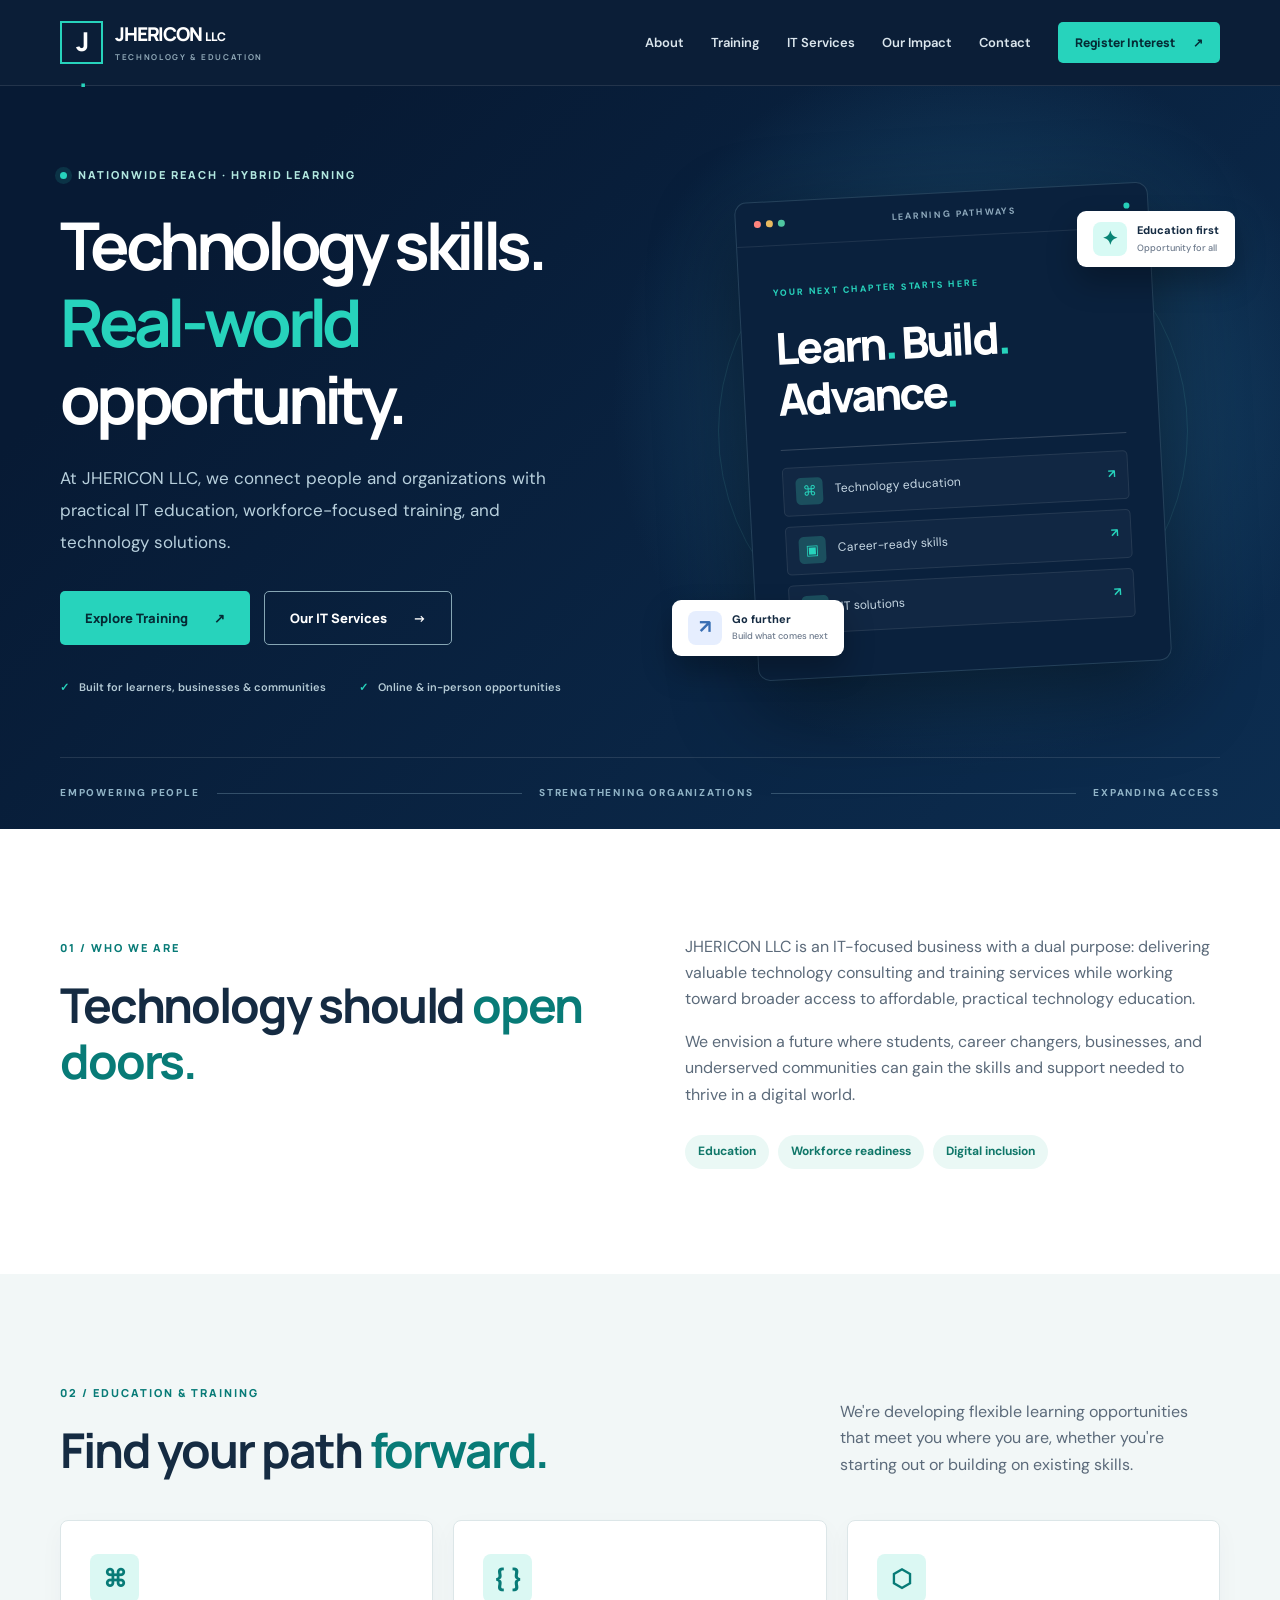
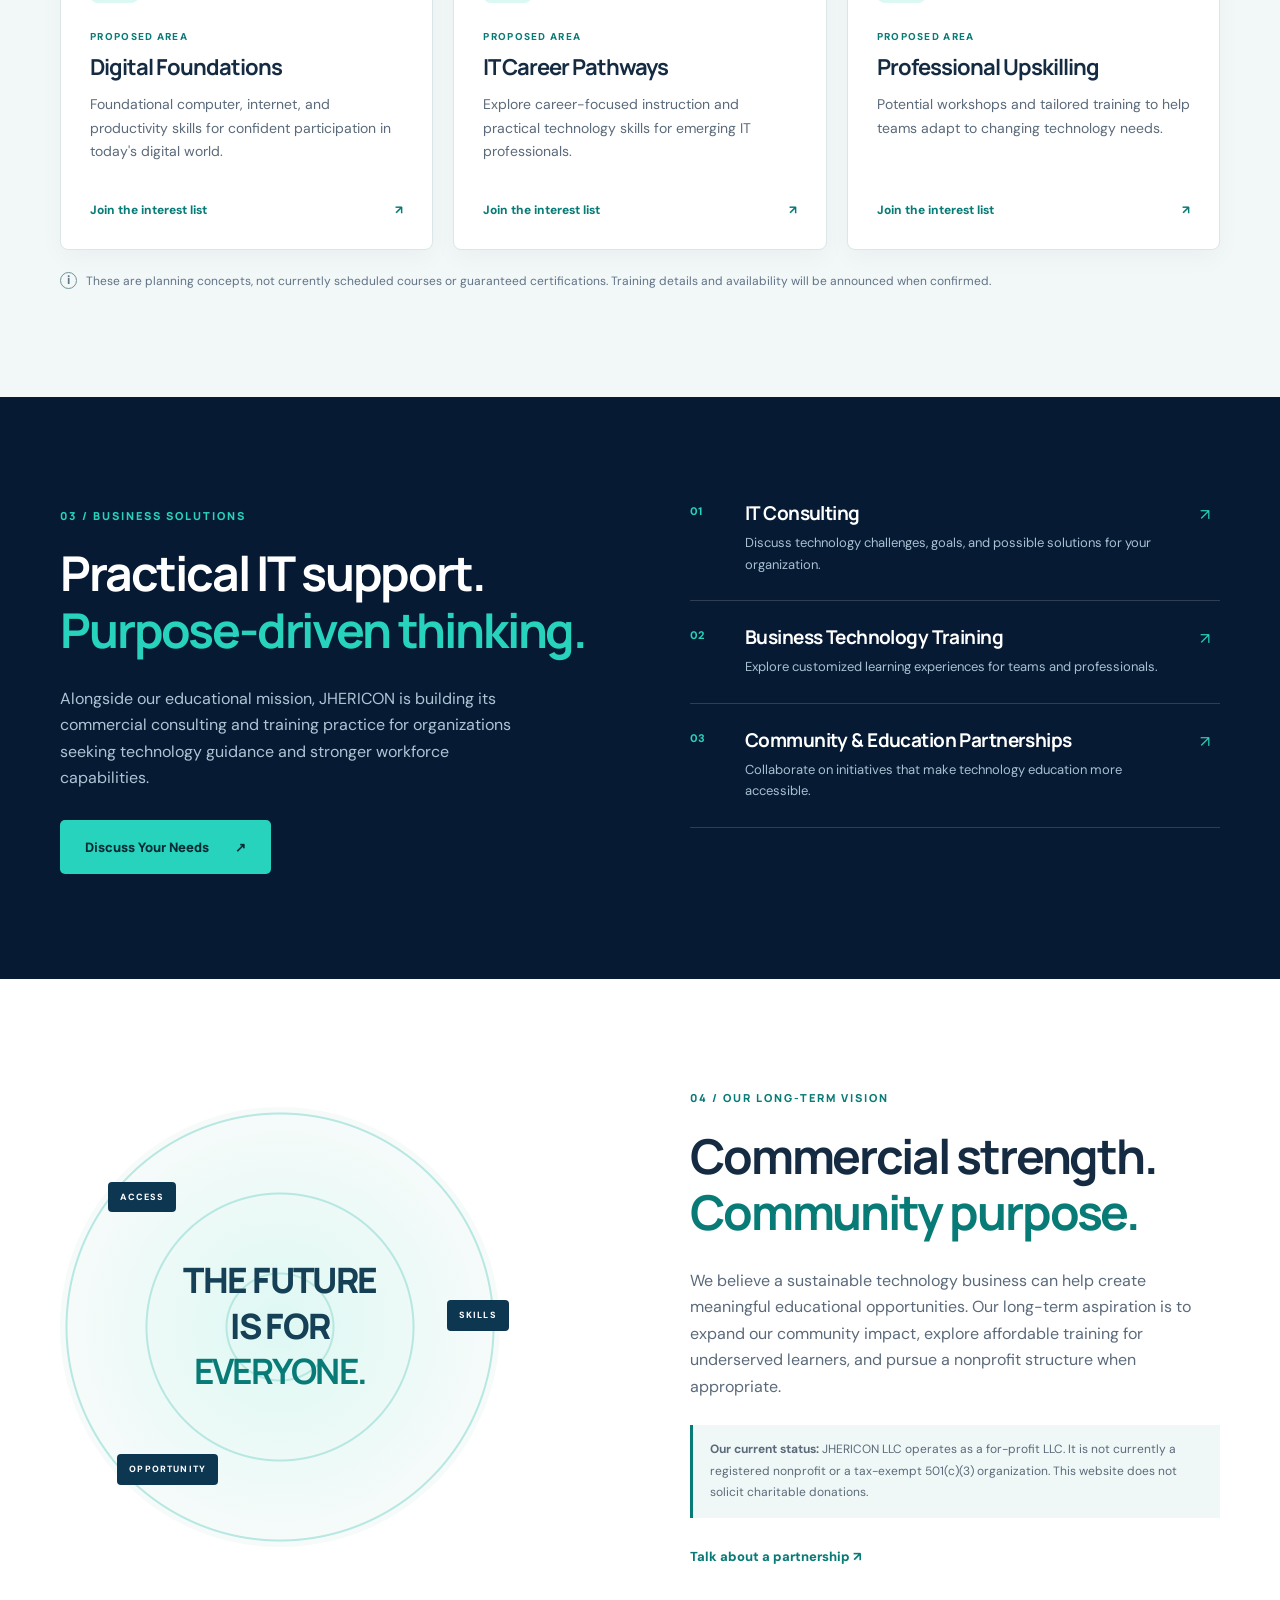
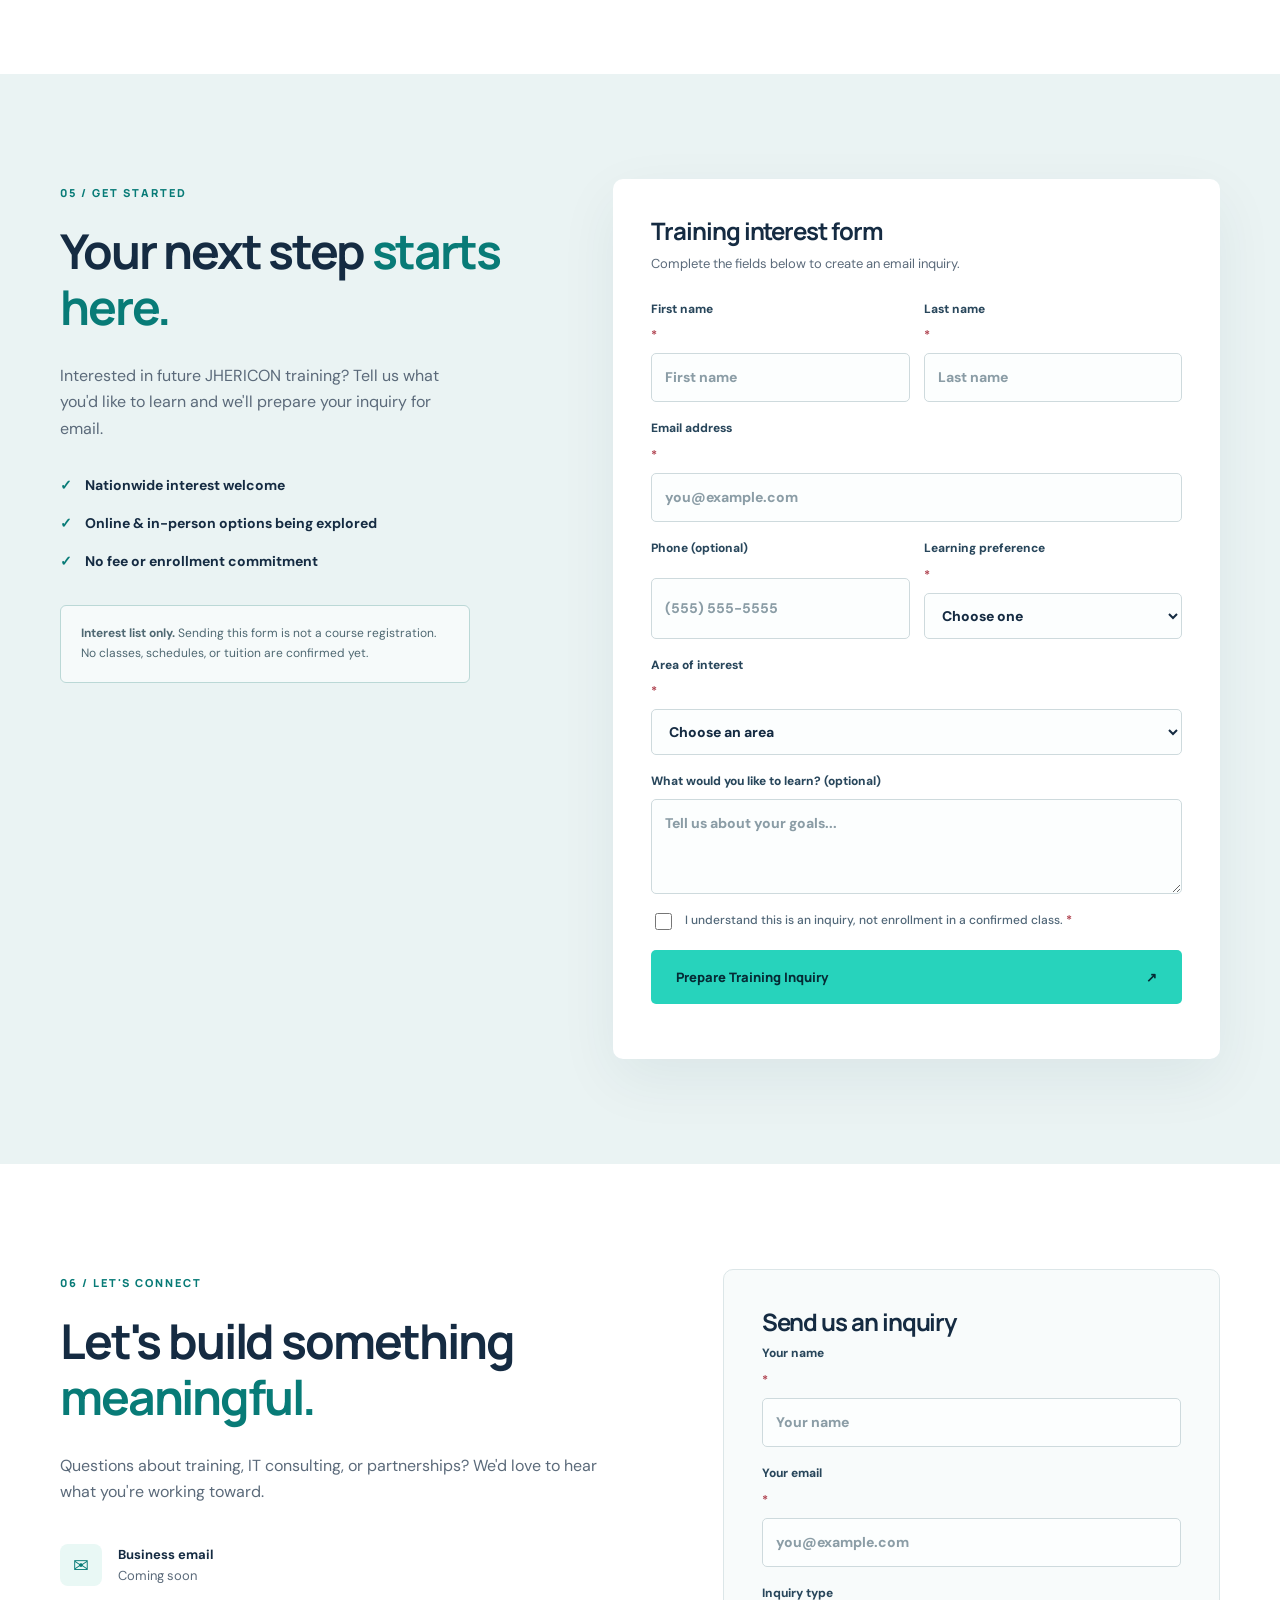
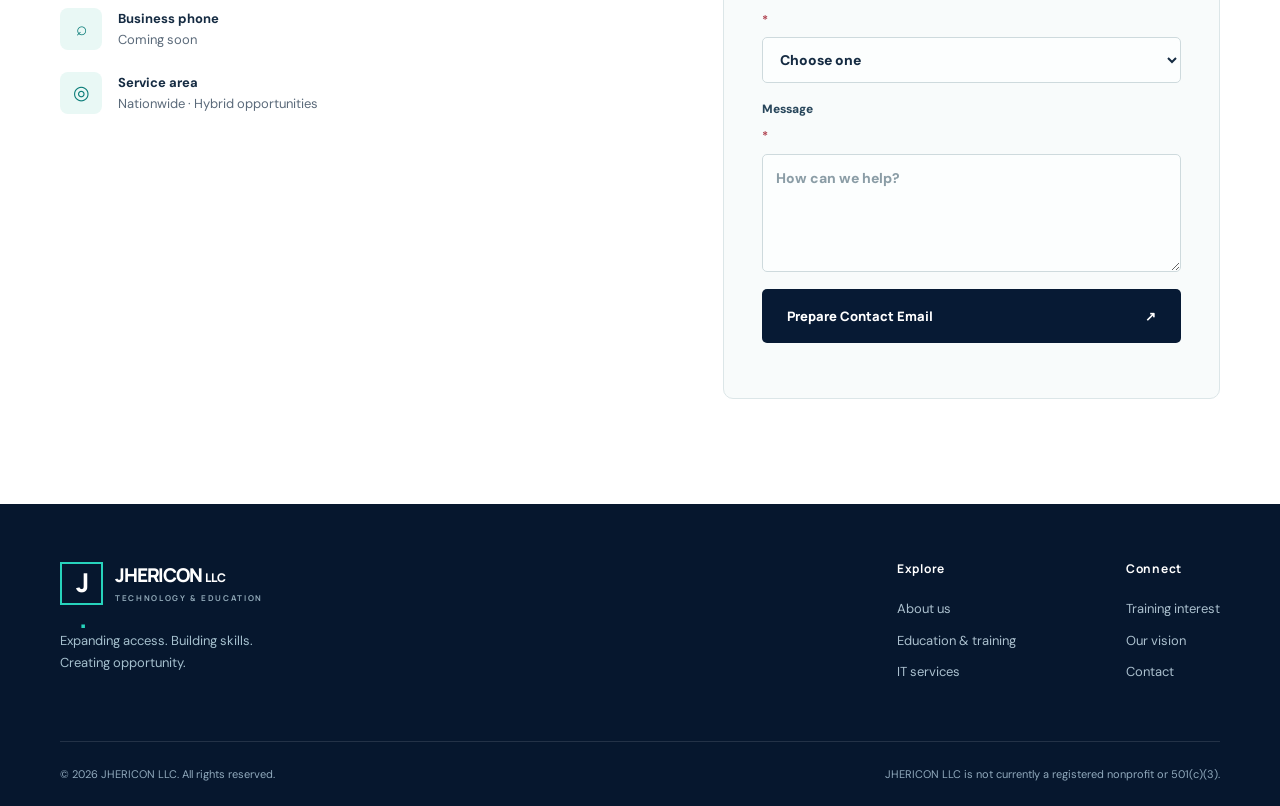
==== index.html @ 17932cf3 "Add files via upload" ====
<!doctype html>
<html lang="en">
<head>
  <meta charset="utf-8">
  <meta name="viewport" content="width=device-width, initial-scale=1">
  <meta name="description" content="JHERICON LLC delivers technology training, career-focused education, and IT consulting with a commitment to expanding digital opportunity nationwide.">
  <meta name="theme-color" content="#081b35">
  <title>JHERICON LLC | Technology. Education. Opportunity.</title>
  <link rel="stylesheet" href="styles.css">
  <script defer src="script.js"></script>
</head>
<body>
  <a class="skip-link" href="#main">Skip to content</a>
  <header class="site-header">
    <div class="container nav-wrap">
      <a class="brand" href="#home" aria-label="JHERICON LLC home"><span class="brand-mark" aria-hidden="true">J<span>.</span></span><span class="brand-text">JHERICON <small>LLC</small><span class="brand-sub">TECHNOLOGY & EDUCATION</span></span></a>
      <button class="menu-toggle" type="button" aria-label="Open navigation" aria-controls="primary-nav" aria-expanded="false"><span></span><span></span><span></span></button>
      <nav class="nav" id="primary-nav" aria-label="Primary navigation">
        <a href="#about">About</a><a href="#programs">Training</a><a href="#services">IT Services</a><a href="#impact">Our Impact</a><a href="#contact">Contact</a><a class="btn btn-small btn-primary nav-cta" href="#register">Register Interest <span aria-hidden="true">↗</span></a>
      </nav>
    </div>
  </header>
  <main id="main">
    <section class="hero" id="home">
      <div class="hero-grid container">
        <div class="hero-copy">
          <div class="eyebrow"><span class="pulse"></span> NATIONWIDE REACH · HYBRID LEARNING</div>
          <h1>Technology skills.<br><em>Real-world</em> opportunity.</h1>
          <p class="hero-lead">At JHERICON LLC, we connect people and organizations with practical IT education, workforce-focused training, and technology solutions.</p>
          <div class="hero-actions"><a class="btn btn-primary" href="#register">Explore Training <span aria-hidden="true">↗</span></a><a class="btn btn-outline" href="#services">Our IT Services <span aria-hidden="true">→</span></a></div>
          <div class="hero-foot"><span class="check-icon">✓</span> Built for learners, businesses & communities <span class="separator"></span><span class="check-icon">✓</span> Online & in-person opportunities</div>
        </div>
        <div class="hero-art" aria-label="Decorative illustration of connected technology education pathways" role="img">
          <div class="orbit orbit-one"></div><div class="orbit orbit-two"></div>
          <div class="visual-panel panel-main"><div class="panel-top"><span class="dots"><i></i><i></i><i></i></span><span>LEARNING PATHWAYS</span><span class="mini-dot"></span></div><div class="code-area"><span class="code-caption">YOUR NEXT CHAPTER STARTS HERE</span><div class="code-title">Learn<span>.</span> Build<span>.</span><br>Advance<span>.</span></div><div class="code-rule"></div><div class="path-row"><span class="path-icon">⌘</span> Technology education <b>↗</b></div><div class="path-row"><span class="path-icon">▣</span> Career-ready skills <b>↗</b></div><div class="path-row"><span class="path-icon">◈</span> IT solutions <b>↗</b></div></div></div>
          <div class="floating-chip chip-top"><span class="chip-glyph">✦</span><span>Education first<small>Opportunity for all</small></span></div><div class="floating-chip chip-bottom"><span class="chip-glyph alternate">↗</span><span>Go further<small>Build what comes next</small></span></div>
        </div>
      </div>
      <div class="hero-bottom container"><span>EMPOWERING PEOPLE</span><span class="line"></span><span>STRENGTHENING ORGANIZATIONS</span><span class="line"></span><span>EXPANDING ACCESS</span></div>
    </section>
    <section class="section light-section" id="about"><div class="container about-grid"><div><span class="section-kicker">01 / WHO WE ARE</span><h2>Technology should <span class="accent">open doors.</span></h2></div><div class="about-body"><p>JHERICON LLC is an IT-focused business with a dual purpose: delivering valuable technology consulting and training services while working toward broader access to affordable, practical technology education.</p><p>We envision a future where students, career changers, businesses, and underserved communities can gain the skills and support needed to thrive in a digital world.</p><div class="value-pills"><span>Education</span><span>Workforce readiness</span><span>Digital inclusion</span></div></div></div></section>
    <section class="section programs-section" id="programs"><div class="container"><div class="section-heading"><div><span class="section-kicker">02 / EDUCATION & TRAINING</span><h2>Find your path <span class="accent">forward.</span></h2></div><p>We're developing flexible learning opportunities that meet you where you are, whether you're starting out or building on existing skills.</p></div><div class="card-grid">
      <article class="program-card"><div class="program-icon">⌘</div><span class="program-tag">PROPOSED AREA</span><h3>Digital Foundations</h3><p>Foundational computer, internet, and productivity skills for confident participation in today's digital world.</p><a href="#register" data-program="Digital Foundations">Join the interest list <span aria-hidden="true">↗</span></a></article>
      <article class="program-card"><div class="program-icon">{ }</div><span class="program-tag">PROPOSED AREA</span><h3>IT Career Pathways</h3><p>Explore career-focused instruction and practical technology skills for emerging IT professionals.</p><a href="#register" data-program="IT Career Pathways">Join the interest list <span aria-hidden="true">↗</span></a></article>
      <article class="program-card"><div class="program-icon">⬡</div><span class="program-tag">PROPOSED AREA</span><h3>Professional Upskilling</h3><p>Potential workshops and tailored training to help teams adapt to changing technology needs.</p><a href="#register" data-program="Professional Upskilling">Join the interest list <span aria-hidden="true">↗</span></a></article>
    </div><div class="program-note"><span class="info-icon">i</span> These are planning concepts, not currently scheduled courses or guaranteed certifications. Training details and availability will be announced when confirmed.</div></div></section>
    <section class="section dark-section" id="services"><div class="container services-grid"><div><span class="section-kicker light-kicker">03 / BUSINESS SOLUTIONS</span><h2>Practical IT support.<br><span class="teal-text">Purpose-driven thinking.</span></h2><p>Alongside our educational mission, JHERICON is building its commercial consulting and training practice for organizations seeking technology guidance and stronger workforce capabilities.</p><a class="btn btn-primary" href="#contact">Discuss Your Needs <span aria-hidden="true">↗</span></a></div><div class="service-list"><div><span class="service-num">01</span><div><h3>IT Consulting</h3><p>Discuss technology challenges, goals, and possible solutions for your organization.</p></div><span class="service-arrow">↗</span></div><div><span class="service-num">02</span><div><h3>Business Technology Training</h3><p>Explore customized learning experiences for teams and professionals.</p></div><span class="service-arrow">↗</span></div><div><span class="service-num">03</span><div><h3>Community & Education Partnerships</h3><p>Collaborate on initiatives that make technology education more accessible.</p></div><span class="service-arrow">↗</span></div></div></div></section>
    <section class="section impact-section" id="impact"><div class="container impact-grid"><div class="impact-graphic"><span class="circle-label label-one">ACCESS</span><span class="circle-label label-two">SKILLS</span><span class="circle-label label-three">OPPORTUNITY</span><div class="impact-center">THE FUTURE<br>IS FOR<br><strong>EVERYONE.</strong></div></div><div><span class="section-kicker">04 / OUR LONG-TERM VISION</span><h2>Commercial strength.<br><span class="accent">Community purpose.</span></h2><p>We believe a sustainable technology business can help create meaningful educational opportunities. Our long-term aspiration is to expand our community impact, explore affordable training for underserved learners, and pursue a nonprofit structure when appropriate.</p><p class="legal-note"><strong>Our current status:</strong> JHERICON LLC operates as a for-profit LLC. It is not currently a registered nonprofit or a tax-exempt 501(c)(3) organization. This website does not solicit charitable donations.</p><a class="text-link" href="#contact">Talk about a partnership <span aria-hidden="true">↗</span></a></div></div></section>
    <section class="section register-section" id="register"><div class="container form-layout"><div class="form-intro"><span class="section-kicker">05 / GET STARTED</span><h2>Your next step <span class="accent">starts here.</span></h2><p>Interested in future JHERICON training? Tell us what you'd like to learn and we'll prepare your inquiry for email.</p><ul><li><span>✓</span> Nationwide interest welcome</li><li><span>✓</span> Online & in-person options being explored</li><li><span>✓</span> No fee or enrollment commitment</li></ul><div class="form-clarifier"><strong>Interest list only.</strong> Sending this form is not a course registration. No classes, schedules, or tuition are confirmed yet.</div></div><div class="form-card"><h3>Training interest form</h3><p class="form-subtitle">Complete the fields below to create an email inquiry.</p><form id="interest-form"><div class="field-row"><label>First name <span>*</span><input name="firstName" autocomplete="given-name" required maxlength="80" placeholder="First name"></label><label>Last name <span>*</span><input name="lastName" autocomplete="family-name" required maxlength="80" placeholder="Last name"></label></div><label>Email address <span>*</span><input name="email" type="email" autocomplete="email" required maxlength="254" placeholder="you@example.com"></label><div class="field-row"><label>Phone (optional)<input name="phone" type="tel" autocomplete="tel" maxlength="40" placeholder="(555) 555-5555"></label><label>Learning preference <span>*</span><select name="delivery" required><option value="">Choose one</option><option>Online</option><option>In person</option><option>Either / Hybrid</option></select></label></div><label>Area of interest <span>*</span><select name="program" id="program-select" required><option value="">Choose an area</option><option>Digital Foundations</option><option>IT Career Pathways</option><option>Professional Upskilling</option><option>Other / Not sure yet</option></select></label><label>What would you like to learn? (optional)<textarea name="message" rows="3" maxlength="1000" placeholder="Tell us about your goals..."></textarea></label><label class="checkbox-label"><input type="checkbox" required name="consent"><span>I understand this is an inquiry, not enrollment in a confirmed class. <b>*</b></span></label><button class="btn btn-primary btn-full" type="submit">Prepare Training Inquiry <span aria-hidden="true">↗</span></button><p class="form-feedback" id="interest-feedback" role="status" aria-live="polite"></p></form></div></div></section>
    <section class="section contact-section" id="contact"><div class="container contact-grid"><div><span class="section-kicker">06 / LET'S CONNECT</span><h2>Let's build something <span class="accent">meaningful.</span></h2><p>Questions about training, IT consulting, or partnerships? We'd love to hear what you're working toward.</p><div class="contact-details"><div><span class="contact-symbol">✉</span><div><strong>Business email</strong><span id="email-display">Coming soon</span></div></div><div><span class="contact-symbol">⌕</span><div><strong>Business phone</strong><span id="phone-display">Coming soon</span></div></div><div><span class="contact-symbol">◎</span><div><strong>Service area</strong><span>Nationwide · Hybrid opportunities</span></div></div></div></div><div class="contact-form-box"><h3>Send us an inquiry</h3><form id="contact-form"><label>Your name <span>*</span><input name="name" required maxlength="120" autocomplete="name" placeholder="Your name"></label><label>Your email <span>*</span><input name="email" type="email" required maxlength="254" autocomplete="email" placeholder="you@example.com"></label><label>Inquiry type <span>*</span><select name="type" required><option value="">Choose one</option><option>IT consulting</option><option>Training</option><option>Partnership</option><option>General question</option></select></label><label>Message <span>*</span><textarea name="message" required maxlength="2000" rows="4" placeholder="How can we help?"></textarea></label><button class="btn btn-dark btn-full" type="submit">Prepare Contact Email <span aria-hidden="true">↗</span></button><p class="form-feedback" id="contact-feedback" role="status" aria-live="polite"></p></form></div></div></section>
  </main>
  <footer class="site-footer"><div class="container footer-top"><div><a class="brand footer-brand" href="#home"><span class="brand-mark" aria-hidden="true">J<span>.</span></span><span class="brand-text">JHERICON <small>LLC</small><span class="brand-sub">TECHNOLOGY & EDUCATION</span></span></a><p>Expanding access. Building skills.<br>Creating opportunity.</p></div><div class="footer-links"><div><h4>Explore</h4><a href="#about">About us</a><a href="#programs">Education & training</a><a href="#services">IT services</a></div><div><h4>Connect</h4><a href="#register">Training interest</a><a href="#impact">Our vision</a><a href="#contact">Contact</a></div></div></div><div class="container footer-bottom"><span>© <span id="year"></span> JHERICON LLC. All rights reserved.</span><span>JHERICON LLC is not currently a registered nonprofit or 501(c)(3).</span></div></footer>
</body>
</html>
---- styles.css ----
@import url('https://fonts.googleapis.com/css2?family=DM+Sans:wght@400;500;600;700&family=Manrope:wght@400;500;600;700;800&display=swap');
:root{--navy:#071a34;--navy2:#0c2948;--ink:#152b42;--muted:#5b6a7a;--teal:#27d3bc;--teal-dark:#087b77;--pale:#f2f7f7;--border:#dce6e8;--white:#fff}*{box-sizing:border-box}html{scroll-behavior:smooth;scroll-padding-top:90px}body{margin:0;color:var(--ink);font-family:'DM Sans',Arial,sans-serif;line-height:1.65}h1,h2,h3,h4,p{margin-top:0}h1,h2,h3,h4{font-family:Manrope,Arial,sans-serif;line-height:1.17;letter-spacing:-.045em}a{color:inherit;text-decoration:none}button,input,select,textarea{font:inherit}button,a{ -webkit-tap-highlight-color:transparent}a:focus-visible,button:focus-visible,input:focus-visible,select:focus-visible,textarea:focus-visible{outline:3px solid var(--teal);outline-offset:3px}.container{width:min(1160px,calc(100% - 48px));margin-inline:auto}.skip-link{position:absolute;top:-60px;left:12px;background:white;padding:10px;z-index:100}.skip-link:focus{top:10px}.site-header{position:sticky;top:0;z-index:30;background:rgba(7,26,52,.98);border-bottom:1px solid #ffffff1a}.nav-wrap{height:85px;display:flex;align-items:center;justify-content:space-between;gap:20px}.brand{display:inline-flex;align-items:center;gap:12px;color:white;flex-shrink:0}.brand-mark{width:43px;height:43px;border:2px solid var(--teal);display:grid;place-items:center;font:800 26px Manrope;letter-spacing:-.1em}.brand-mark span{color:var(--teal)}.brand-text{font:800 19px Manrope;letter-spacing:-.06em;line-height:1.2}.brand-text small{font-size:12px;letter-spacing:0}.brand-sub{display:block;font:700 8px Manrope;letter-spacing:.21em;color:#91a9b8;margin-top:5px}.nav{display:flex;align-items:center;gap:27px;color:#dbe6ed}.nav>a:not(.btn){font-weight:600;font-size:13px;transition:color .2s}.nav>a:hover{color:var(--teal)}.btn{display:inline-flex;align-items:center;justify-content:center;gap:26px;min-height:54px;padding:13px 25px;border:none;border-radius:5px;font-weight:800;font-size:13px;cursor:pointer;transition:transform .2s,background .2s;font-family:Manrope}.btn:hover{transform:translateY(-2px)}.btn-primary{background:var(--teal);color:#052b35}.btn-primary:hover{background:#56e9d1}.btn-outline{border:1px solid #86a6b4;color:white;background:transparent}.btn-small{min-height:41px;padding:10px 17px;gap:18px;font-size:12px}.btn-dark{background:var(--navy);color:white}.btn-full{width:100%;justify-content:space-between}.menu-toggle{display:none}.hero{color:white;overflow:hidden;background:radial-gradient(circle at 76% 43%,#1d5276 0%,transparent 34%),linear-gradient(135deg,#071a34 18%,#0c2d50 100%)}.hero-grid{display:grid;grid-template-columns:1.08fr 1fr;align-items:center;gap:50px;min-height:612px;padding-block:80px 60px}.eyebrow,.section-kicker{display:inline-block;color:var(--teal-dark);font-size:11px;font-family:Manrope;font-weight:800;letter-spacing:.18em}.eyebrow{color:#b1e7df;display:flex;align-items:center;gap:11px}.pulse{background:var(--teal);height:7px;width:7px;border-radius:50%;box-shadow:0 0 0 5px #27d3bc22}h1{font-size:clamp(44px,5.15vw,70px);margin:23px 0;letter-spacing:-.07em}h1 em{font-style:normal;color:var(--teal)}.hero-lead{font-size:17px;max-width:510px;color:#b8d0dd;line-height:1.9}.hero-actions{display:flex;gap:14px;flex-wrap:wrap;margin:33px 0}.hero-foot{display:flex;align-items:center;gap:10px;flex-wrap:wrap;font-size:11px;color:#b4cad5;font-weight:600}.check-icon{color:var(--teal);font-weight:800}.separator{width:13px}.hero-art{min-height:440px;position:relative;display:grid;place-items:center}.orbit{border:1px solid #5ec7bf26;border-radius:50%;position:absolute;width:470px;height:470px}.orbit-two{height:370px;width:370px}.visual-panel{width:min(100%,414px);position:relative;z-index:2;background:#0a213d;box-shadow:0 28px 85px #0007;border:1px solid #658da04d;transform:rotate(-3deg);border-radius:12px;overflow:hidden}.panel-top{height:44px;border-bottom:1px solid #ffffff16;display:flex;align-items:center;justify-content:space-between;padding:0 18px;color:#8faabd;font-size:9px;letter-spacing:.2em;font-weight:700}.dots{display:flex;gap:5px}.dots i{display:block;width:7px;height:7px;border-radius:50%;background:#426079}.dots i:first-child{background:#ff847d}.dots i:nth-child(2){background:#e9ba60}.dots i:nth-child(3){background:#4fc6a1}.mini-dot{width:6px;height:6px;background:var(--teal);border-radius:50%}.code-area{padding:32px 33px 34px}.code-caption{letter-spacing:.2em;font-weight:800;font-size:9px;color:var(--teal)}.code-title{font:800 clamp(30px,3.6vw,44px)/1.15 Manrope;letter-spacing:-.065em;margin:19px 0 25px}.code-title span{color:var(--teal)}.code-rule{height:1px;background:#ffffff2b;margin-bottom:17px}.path-row{display:flex;gap:12px;align-items:center;border:1px solid #ffffff16;background:#ffffff08;border-radius:5px;margin:10px 0;padding:10px 12px;font-size:12px;color:#c8d9e5}.path-row b{margin-left:auto;color:var(--teal)}.path-icon{display:grid;place-items:center;width:27px;height:27px;border-radius:5px;background:#1b4f5e;color:var(--teal);font-size:14px}.floating-chip{position:absolute;z-index:4;background:#fff;color:var(--ink);border-radius:9px;box-shadow:0 15px 30px #0004;padding:11px 16px;display:flex;gap:10px;align-items:center;font-weight:800;font-size:11px;line-height:1.3}.floating-chip small{display:block;color:#6d7a8c;font-weight:500;margin-top:5px}.chip-top{top:19px;right:-15px}.chip-bottom{bottom:15px;left:-14px}.chip-glyph{height:34px;width:34px;border-radius:8px;background:#d7faf4;color:#088475;display:grid;place-items:center;font-size:19px}.chip-glyph.alternate{background:#e6eefe;color:#386eb3}.hero-bottom{border-top:1px solid #ffffff1c;min-height:72px;display:flex;justify-content:space-between;align-items:center;gap:17px;letter-spacing:.18em;font-size:10px;font-weight:800;color:#91b4c7}.hero-bottom .line{height:1px;background:#91b4c750;flex:1}.section{padding:105px 0}.light-section{background:white}.about-grid{display:grid;grid-template-columns:1fr 1fr;gap:90px}.section h2{font-size:clamp(33px,3.75vw,51px);margin:17px 0 28px}.accent{color:var(--teal-dark)}.about-body{font-size:16px;color:var(--muted)}.value-pills{display:flex;gap:9px;flex-wrap:wrap;margin-top:27px}.value-pills span{padding:7px 13px;background:#eaf8f5;color:#107769;border-radius:100px;font-weight:700;font-size:12px}.programs-section{background:var(--pale)}.section-heading{display:flex;align-items:end;justify-content:space-between;gap:50px;margin-bottom:42px}.section-heading h2{margin-bottom:0}.section-heading>p{max-width:380px;color:var(--muted);margin:0}.card-grid{display:grid;grid-template-columns:repeat(3,1fr);gap:20px}.program-card{background:#fff;border:1px solid var(--border);padding:33px 29px 28px;min-height:330px;display:flex;flex-direction:column;box-shadow:0 8px 24px #20374e09;border-radius:8px}.program-icon{display:grid;place-items:center;border-radius:8px;width:49px;height:49px;background:#dbf8f3;color:#087b77;font-size:24px;font-weight:800}.program-tag{margin-top:26px;color:#087b77;font-size:10px;letter-spacing:.13em;font-weight:800}.program-card h3{font-size:22px;margin:9px 0 13px}.program-card p{font-size:14px;color:var(--muted)}.program-card a{margin-top:auto;padding-top:18px;color:var(--teal-dark);font-weight:800;font-size:12px;display:flex;justify-content:space-between}.program-note{margin-top:22px;color:#607387;font-size:12px;display:flex;gap:9px;align-items:flex-start}.info-icon{flex-shrink:0;font-weight:800;border-radius:50%;border:1px solid #719397;width:17px;height:17px;text-align:center;line-height:15px}.dark-section{background:var(--navy);color:white}.services-grid{display:grid;grid-template-columns:1fr 1fr;gap:100px}.light-kicker{color:var(--teal)}.teal-text{color:var(--teal)}.services-grid>div>p{color:#aec5d4;max-width:470px;margin-bottom:29px}.service-list>div{display:grid;grid-template-columns:35px 1fr 20px;gap:20px;border-bottom:1px solid #ffffff28;padding:25px 0}.service-list>div:first-child{padding-top:0}.service-num{color:var(--teal);font-size:11px;font-weight:800}.service-list h3{font-size:19px;letter-spacing:-.03em;margin-bottom:8px}.service-list p{font-size:13px;margin:0;color:#a7c1d1}.service-arrow{color:var(--teal)}.impact-section{background:#fff}.impact-grid{display:grid;grid-template-columns:1fr 1fr;gap:100px;align-items:center}.impact-graphic{width:min(100%,440px);aspect-ratio:1;position:relative;border-radius:50%;background:repeating-radial-gradient(circle at center,transparent 0 52px,#b7e7e1 53px 54px,transparent 55px 80px),radial-gradient(circle,#def8f3 0%,#f6fbfa 70%);display:grid;place-items:center}.impact-center{font:800 clamp(21px,3vw,35px)/1.3 Manrope;letter-spacing:-.045em;text-align:center;color:#164056}.impact-center strong{color:var(--teal-dark)}.circle-label{position:absolute;background:#0d3651;color:white;padding:8px 12px;border-radius:4px;font-size:9px;font-weight:800;letter-spacing:.13em}.label-one{top:17%;left:11%}.label-two{right:-2%;top:44%}.label-three{bottom:14%;left:13%}.impact-grid>div>p{color:var(--muted)}.legal-note{font-size:12px;line-height:1.8;background:#eff8f7;border-left:3px solid var(--teal-dark);padding:14px 17px;margin:25px 0}.text-link{color:var(--teal-dark);font-weight:800;font-size:13px}.register-section{background:#eaf3f3}.form-layout{display:grid;grid-template-columns:.85fr 1.15fr;gap:105px;align-items:start}.form-intro>p{color:var(--muted);max-width:400px}.form-intro ul{list-style:none;padding:0;margin:32px 0}.form-intro li{margin:15px 0;font-size:14px;font-weight:700}.form-intro li span{color:var(--teal-dark);margin-right:10px}.form-clarifier{max-width:410px;font-size:12px;padding:18px 20px;border:1px solid #bbd8d6;background:#ffffff9c;border-radius:6px;color:#4f6872}.form-card,.contact-form-box{border-radius:10px;padding:38px;background:#fff;box-shadow:0 20px 60px #163d4b11}.form-card h3,.contact-form-box h3{font-size:24px;margin-bottom:8px}.form-subtitle{font-size:13px;color:var(--muted);margin-bottom:25px}form{display:grid;gap:17px}label{display:grid;gap:7px;font-weight:800;font-size:12px;color:#28465b}label>span:not(.checkbox-label span){color:#b14653}input,select,textarea{background:#fcfefe;border:1px solid #cedadd;color:var(--ink);border-radius:5px;padding:12px 13px;min-width:0;width:100%;font-size:14px}textarea{resize:vertical}input::placeholder,textarea::placeholder{color:#8b9da6}.field-row{display:grid;grid-template-columns:1fr 1fr;gap:14px}.checkbox-label{display:flex;flex-direction:row;gap:10px;align-items:flex-start;font-weight:500;color:#516778;line-height:1.6}.checkbox-label input{width:17px;height:17px;flex-shrink:0;margin-top:2px}.checkbox-label b{color:#b14653}.form-feedback{font-size:12px;color:#117569;margin:0;min-height:0}.contact-section{background:#fff}.contact-grid{display:grid;grid-template-columns:1fr .9fr;gap:110px}.contact-grid>div>p{color:var(--muted)}.contact-details{margin-top:38px;display:grid;gap:21px}.contact-details>div{display:flex;gap:16px;align-items:center}.contact-symbol{display:grid;place-items:center;background:#e9f8f5;color:#087b77;border-radius:8px;width:42px;height:42px;font-size:19px}.contact-details strong,.contact-details span:not(.contact-symbol){display:block}.contact-details strong{font-size:13px}.contact-details div div span{color:var(--muted);font-size:13px}.contact-form-box{box-shadow:none;border:1px solid var(--border);background:#f8fbfb}.site-footer{background:#06172e;color:white;padding:58px 0 0}.footer-top{display:flex;justify-content:space-between;gap:50px;padding-bottom:55px}.footer-top p{font-size:13px;color:#a5c0ce;margin-top:25px}.footer-links{display:flex;gap:110px}.footer-links>div{display:grid;align-content:start;gap:10px}.footer-links h4{font-size:12px;letter-spacing:.06em;margin:0 0 12px}.footer-links a{font-size:13px;color:#abc0ce}.footer-links a:hover{color:var(--teal)}.footer-bottom{border-top:1px solid #ffffff1e;padding:23px 0;display:flex;align-items:center;justify-content:space-between;gap:25px;font-size:11px;color:#91aabd}@media(max-width:1050px){.nav{gap:16px}.nav>a:not(.btn){font-size:12px}.nav-cta{display:none}.hero-grid{gap:20px}.services-grid,.impact-grid,.contact-grid{gap:60px}.form-layout{gap:50px}}@media(max-width:760px){.container{width:min(100% - 34px,560px)}.nav-wrap{height:73px}.menu-toggle{display:flex;flex-direction:column;justify-content:center;gap:5px;width:42px;height:42px;border:1px solid #ffffff40;background:none;border-radius:5px;padding:10px}.menu-toggle span{height:2px;width:100%;background:white}.nav{display:none;position:absolute;top:73px;left:0;right:0;background:#0a2441;padding:20px 24px 26px;flex-direction:column;align-items:stretch;gap:0;box-shadow:0 20px 30px #0004}.nav.is-open{display:flex}.nav>a:not(.btn){font-size:14px;padding:13px 0;border-bottom:1px solid #ffffff1a}.nav-cta{display:inline-flex;margin-top:18px}.hero-grid,.about-grid,.services-grid,.impact-grid,.form-layout,.contact-grid{grid-template-columns:1fr;gap:43px}.hero-grid{padding-top:65px;padding-bottom:32px}.hero-art{min-height:385px;margin-inline:12px}.orbit{width:340px;height:340px}.orbit-two{width:260px;height:260px}.chip-top{right:-8px}.chip-bottom{left:-8px}.hero-bottom{font-size:8px;min-height:65px;gap:8px;flex-wrap:wrap}.hero-bottom .line{display:none}.section{padding:72px 0}.section-heading{display:block}.section-heading>p{margin-top:17px}.card-grid{grid-template-columns:1fr}.program-card{min-height:280px}.impact-graphic{margin:auto;max-width:370px}.form-layout{gap:25px}.footer-links{gap:55px}.footer-top,.footer-bottom{flex-direction:column;align-items:flex-start}.footer-bottom{gap:8px}.contact-grid{gap:38px}}@media(max-width:430px){.hero-art{min-height:330px;margin:0}.visual-panel{width:93%}.code-area{padding:22px}.floating-chip{font-size:9px;padding:9px}.chip-glyph{width:27px;height:27px}.hero-foot .separator{display:none}.hero-foot{gap:6px}.field-row{grid-template-columns:1fr}.form-card,.contact-form-box{padding:24px}.hero-actions{flex-direction:column}.hero-actions .btn{justify-content:space-between}.footer-links{gap:36px}}@media(prefers-reduced-motion:reduce){html{scroll-behavior:auto}*{transition:none!important}}
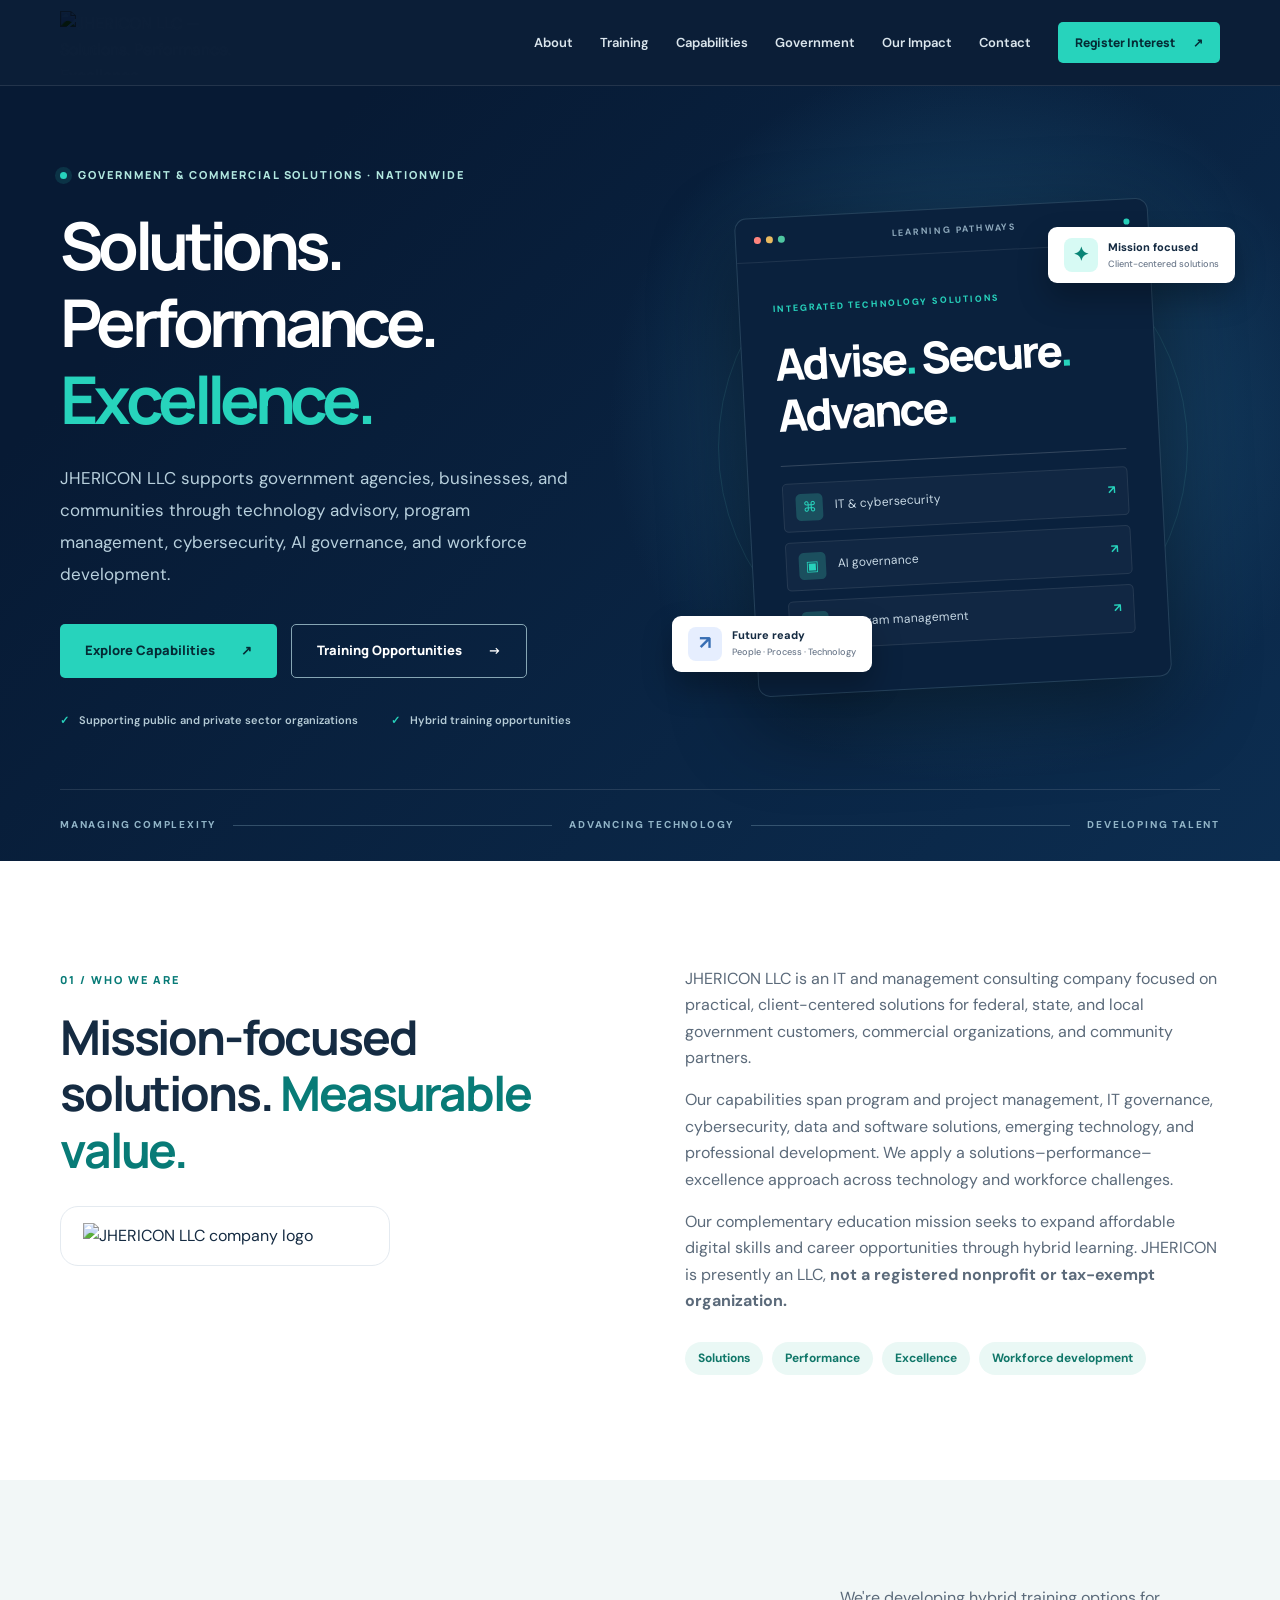
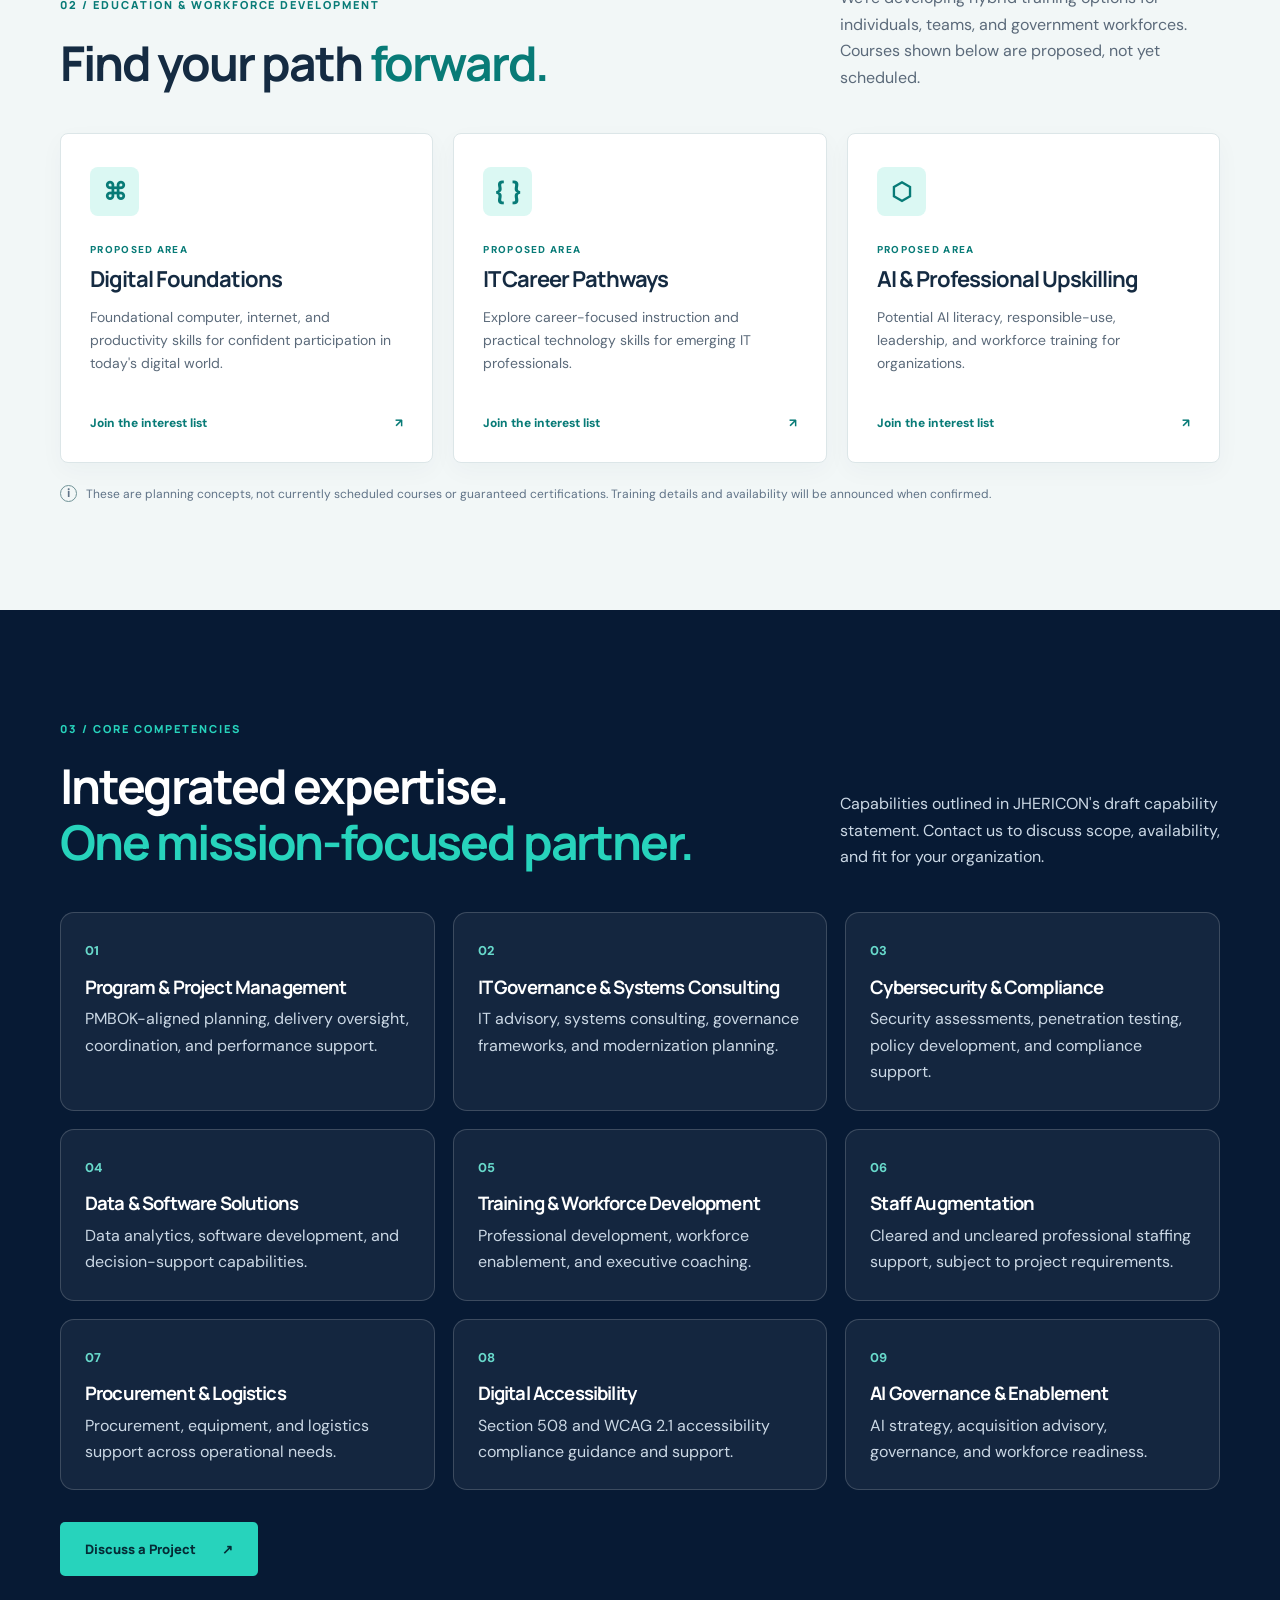
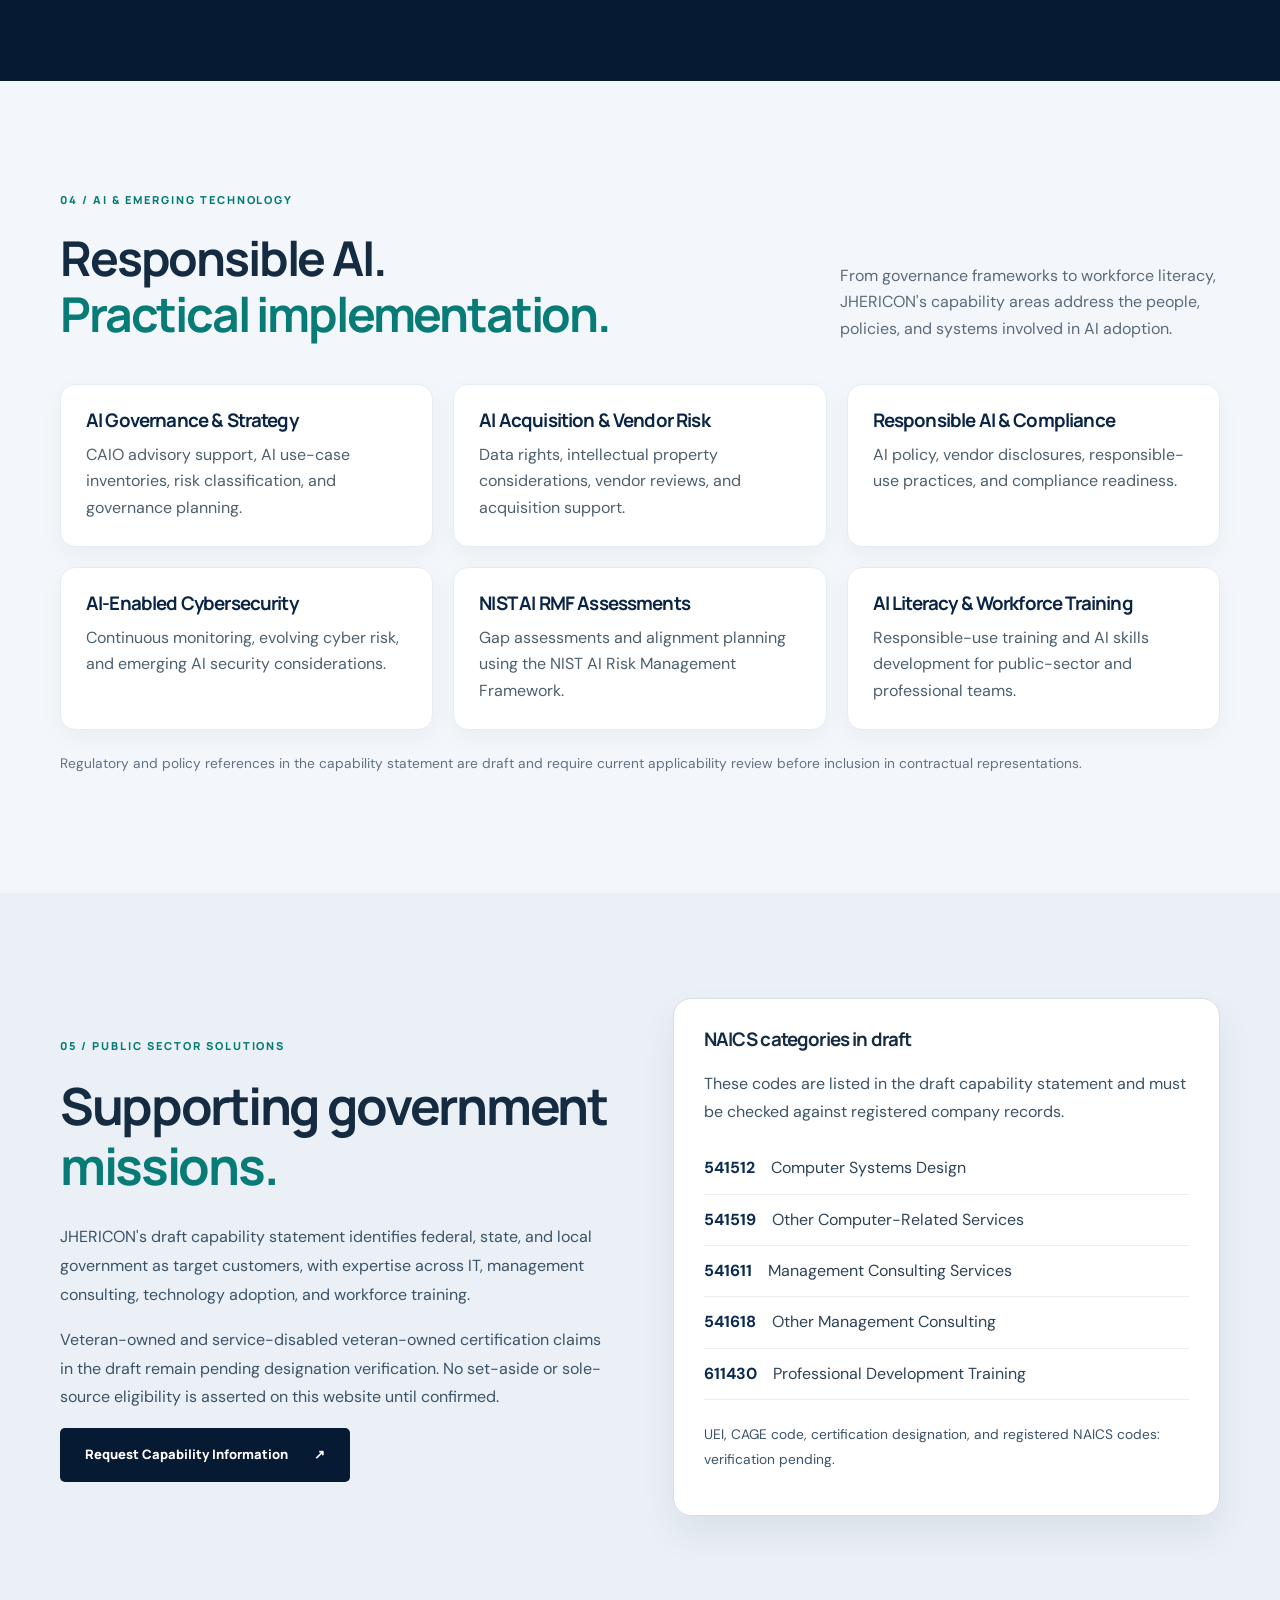
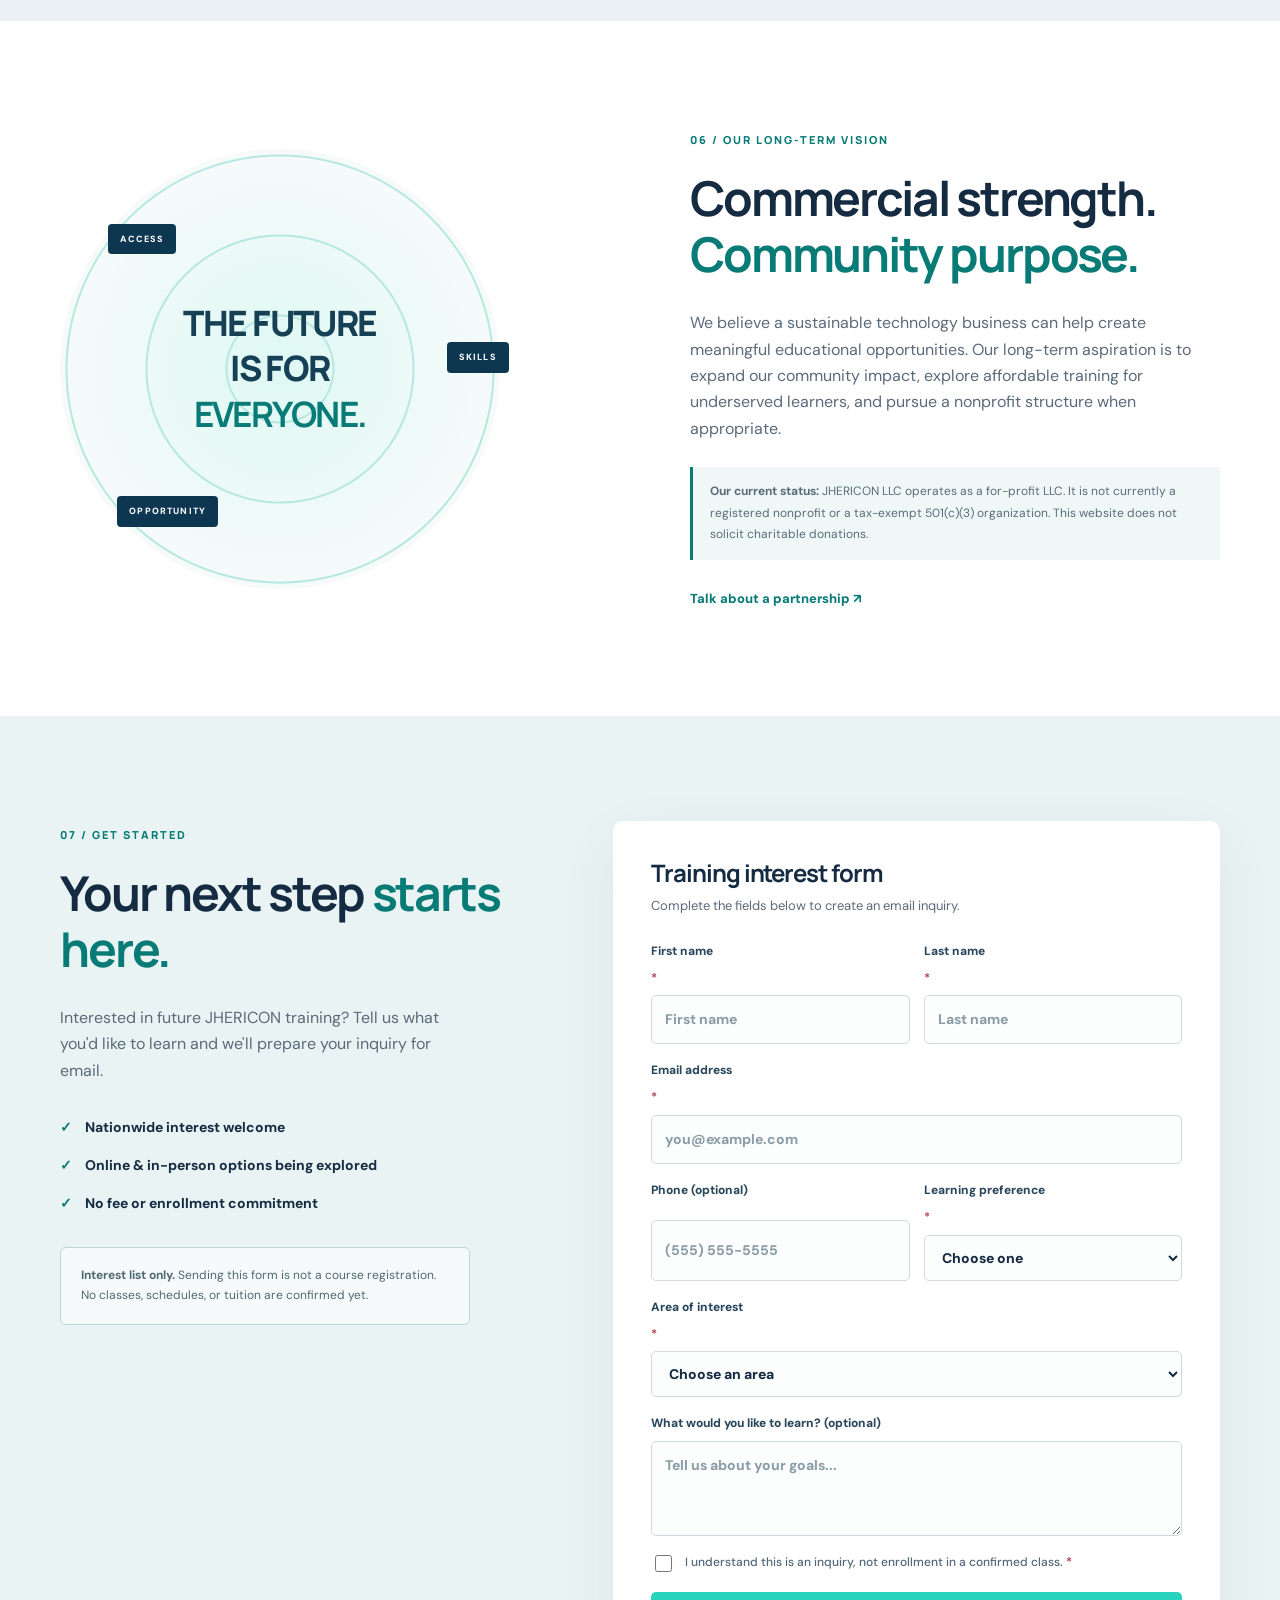
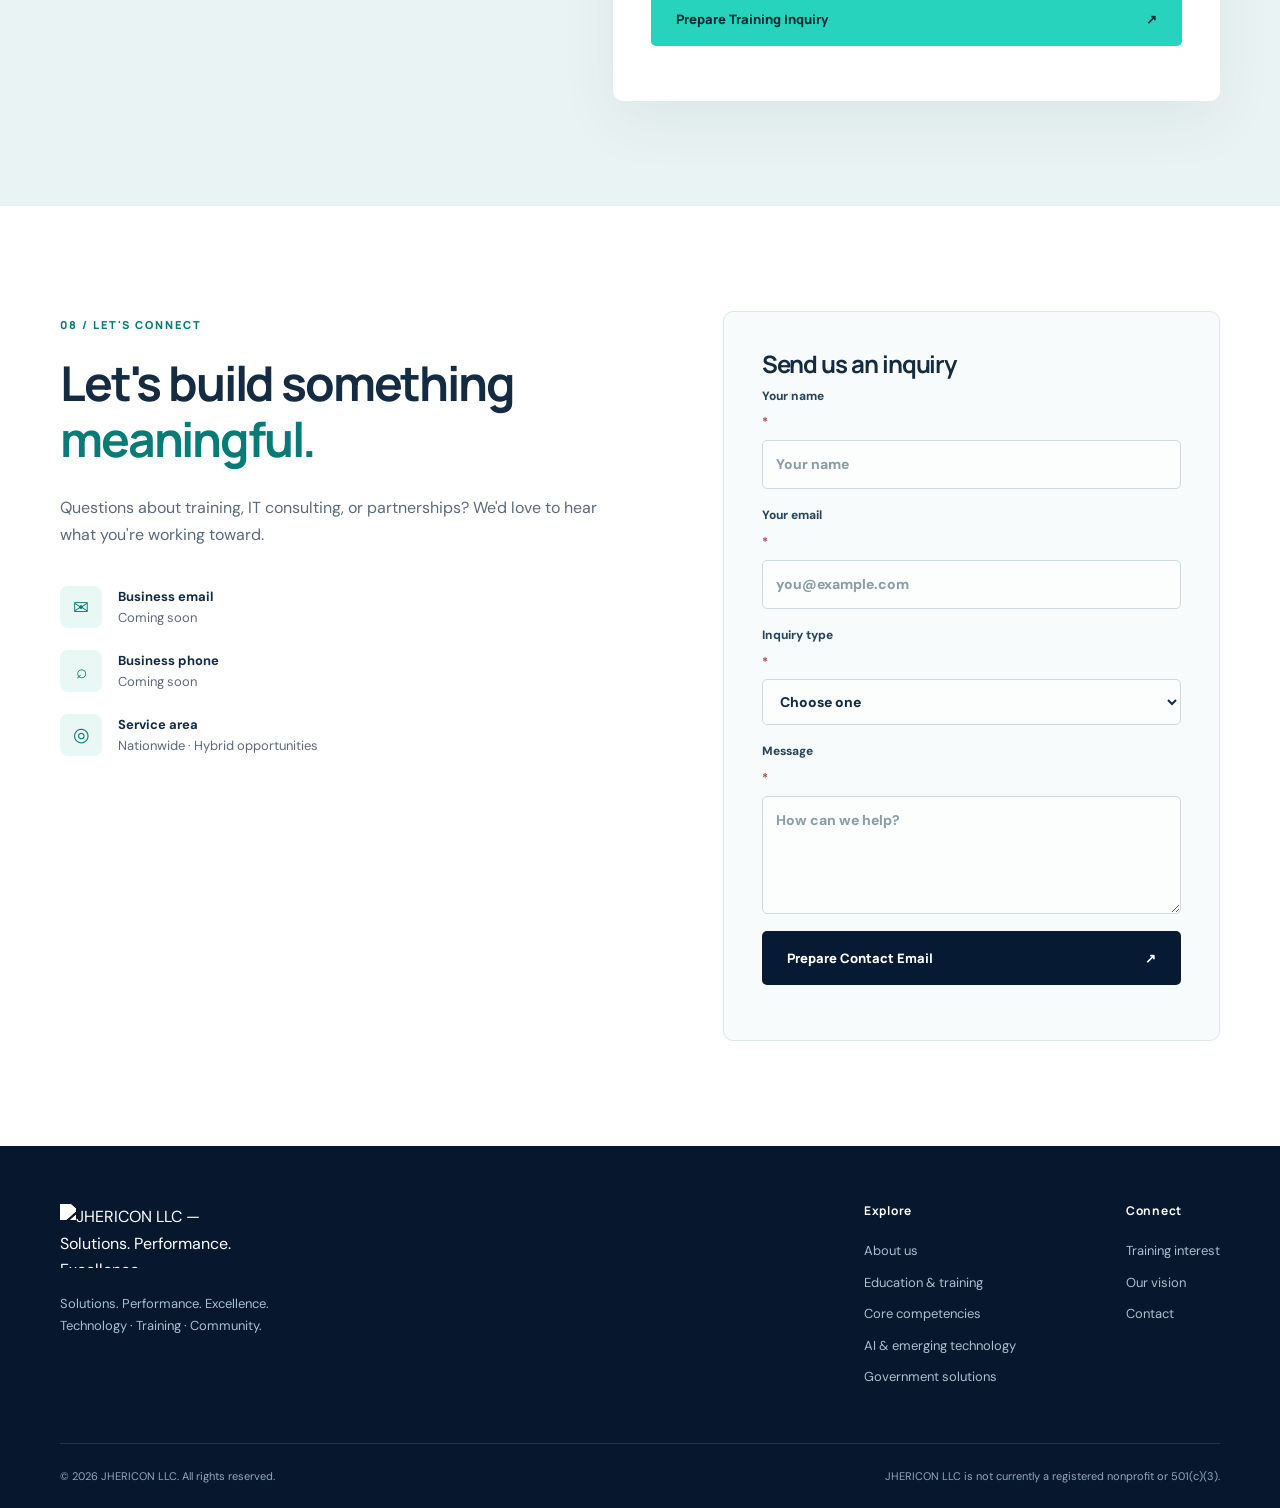
==== commit 79e5d86f: "Add files via upload" ====
--- a/index.html
+++ b/index.html
@@ -3,9 +3,9 @@
 <head>
   <meta charset="utf-8">
   <meta name="viewport" content="width=device-width, initial-scale=1">
-  <meta name="description" content="JHERICON LLC delivers technology training, career-focused education, and IT consulting with a commitment to expanding digital opportunity nationwide.">
+  <meta name="description" content="JHERICON LLC provides program management, IT consulting, cybersecurity, AI governance, and workforce development solutions for government and commercial clients nationwide.">
   <meta name="theme-color" content="#081b35">
-  <title>JHERICON LLC | Technology. Education. Opportunity.</title>
+  <title>JHERICON LLC | Solutions. Performance. Excellence.</title>
   <link rel="stylesheet" href="styles.css">
   <script defer src="script.js"></script>
 </head>
@@ -13,10 +13,10 @@
   <a class="skip-link" href="#main">Skip to content</a>
   <header class="site-header">
     <div class="container nav-wrap">
-      <a class="brand" href="#home" aria-label="JHERICON LLC home"><span class="brand-mark" aria-hidden="true">J<span>.</span></span><span class="brand-text">JHERICON <small>LLC</small><span class="brand-sub">TECHNOLOGY & EDUCATION</span></span></a>
+      <a class="brand" href="#home" aria-label="JHERICON LLC home"><img class="brand-logo" src="assets/jhericon-logo.png" alt="JHERICON LLC — Solutions. Performance. Excellence."></a>
       <button class="menu-toggle" type="button" aria-label="Open navigation" aria-controls="primary-nav" aria-expanded="false"><span></span><span></span><span></span></button>
       <nav class="nav" id="primary-nav" aria-label="Primary navigation">
-        <a href="#about">About</a><a href="#programs">Training</a><a href="#services">IT Services</a><a href="#impact">Our Impact</a><a href="#contact">Contact</a><a class="btn btn-small btn-primary nav-cta" href="#register">Register Interest <span aria-hidden="true">↗</span></a>
+        <a href="#about">About</a><a href="#programs">Training</a><a href="#services">Capabilities</a><a href="#government">Government</a><a href="#impact">Our Impact</a><a href="#contact">Contact</a><a class="btn btn-small btn-primary nav-cta" href="#register">Register Interest <span aria-hidden="true">↗</span></a>
       </nav>
     </div>
   </header>
@@ -24,31 +24,43 @@
     <section class="hero" id="home">
       <div class="hero-grid container">
         <div class="hero-copy">
-          <div class="eyebrow"><span class="pulse"></span> NATIONWIDE REACH · HYBRID LEARNING</div>
-          <h1>Technology skills.<br><em>Real-world</em> opportunity.</h1>
-          <p class="hero-lead">At JHERICON LLC, we connect people and organizations with practical IT education, workforce-focused training, and technology solutions.</p>
-          <div class="hero-actions"><a class="btn btn-primary" href="#register">Explore Training <span aria-hidden="true">↗</span></a><a class="btn btn-outline" href="#services">Our IT Services <span aria-hidden="true">→</span></a></div>
-          <div class="hero-foot"><span class="check-icon">✓</span> Built for learners, businesses & communities <span class="separator"></span><span class="check-icon">✓</span> Online & in-person opportunities</div>
+          <div class="eyebrow"><span class="pulse"></span> GOVERNMENT & COMMERCIAL SOLUTIONS · NATIONWIDE</div>
+          <h1>Solutions. Performance.<br><em>Excellence.</em></h1>
+          <p class="hero-lead">JHERICON LLC supports government agencies, businesses, and communities through technology advisory, program management, cybersecurity, AI governance, and workforce development.</p>
+          <div class="hero-actions"><a class="btn btn-primary" href="#services">Explore Capabilities <span aria-hidden="true">↗</span></a><a class="btn btn-outline" href="#programs">Training Opportunities <span aria-hidden="true">→</span></a></div>
+          <div class="hero-foot"><span class="check-icon">✓</span> Supporting public and private sector organizations <span class="separator"></span><span class="check-icon">✓</span> Hybrid training opportunities</div>
         </div>
         <div class="hero-art" aria-label="Decorative illustration of connected technology education pathways" role="img">
           <div class="orbit orbit-one"></div><div class="orbit orbit-two"></div>
-          <div class="visual-panel panel-main"><div class="panel-top"><span class="dots"><i></i><i></i><i></i></span><span>LEARNING PATHWAYS</span><span class="mini-dot"></span></div><div class="code-area"><span class="code-caption">YOUR NEXT CHAPTER STARTS HERE</span><div class="code-title">Learn<span>.</span> Build<span>.</span><br>Advance<span>.</span></div><div class="code-rule"></div><div class="path-row"><span class="path-icon">⌘</span> Technology education <b>↗</b></div><div class="path-row"><span class="path-icon">▣</span> Career-ready skills <b>↗</b></div><div class="path-row"><span class="path-icon">◈</span> IT solutions <b>↗</b></div></div></div>
-          <div class="floating-chip chip-top"><span class="chip-glyph">✦</span><span>Education first<small>Opportunity for all</small></span></div><div class="floating-chip chip-bottom"><span class="chip-glyph alternate">↗</span><span>Go further<small>Build what comes next</small></span></div>
+          <div class="visual-panel panel-main"><div class="panel-top"><span class="dots"><i></i><i></i><i></i></span><span>LEARNING PATHWAYS</span><span class="mini-dot"></span></div><div class="code-area"><span class="code-caption">INTEGRATED TECHNOLOGY SOLUTIONS</span><div class="code-title">Advise<span>.</span> Secure<span>.</span><br>Advance<span>.</span></div><div class="code-rule"></div><div class="path-row"><span class="path-icon">⌘</span> IT & cybersecurity <b>↗</b></div><div class="path-row"><span class="path-icon">▣</span> AI governance <b>↗</b></div><div class="path-row"><span class="path-icon">◈</span> Program management <b>↗</b></div></div></div>
+          <div class="floating-chip chip-top"><span class="chip-glyph">✦</span><span>Mission focused<small>Client-centered solutions</small></span></div><div class="floating-chip chip-bottom"><span class="chip-glyph alternate">↗</span><span>Future ready<small>People · Process · Technology</small></span></div>
         </div>
       </div>
-      <div class="hero-bottom container"><span>EMPOWERING PEOPLE</span><span class="line"></span><span>STRENGTHENING ORGANIZATIONS</span><span class="line"></span><span>EXPANDING ACCESS</span></div>
+      <div class="hero-bottom container"><span>MANAGING COMPLEXITY</span><span class="line"></span><span>ADVANCING TECHNOLOGY</span><span class="line"></span><span>DEVELOPING TALENT</span></div>
     </section>
-    <section class="section light-section" id="about"><div class="container about-grid"><div><span class="section-kicker">01 / WHO WE ARE</span><h2>Technology should <span class="accent">open doors.</span></h2></div><div class="about-body"><p>JHERICON LLC is an IT-focused business with a dual purpose: delivering valuable technology consulting and training services while working toward broader access to affordable, practical technology education.</p><p>We envision a future where students, career changers, businesses, and underserved communities can gain the skills and support needed to thrive in a digital world.</p><div class="value-pills"><span>Education</span><span>Workforce readiness</span><span>Digital inclusion</span></div></div></div></section>
-    <section class="section programs-section" id="programs"><div class="container"><div class="section-heading"><div><span class="section-kicker">02 / EDUCATION & TRAINING</span><h2>Find your path <span class="accent">forward.</span></h2></div><p>We're developing flexible learning opportunities that meet you where you are, whether you're starting out or building on existing skills.</p></div><div class="card-grid">
+    <section class="section light-section" id="about"><div class="container about-grid"><div><span class="section-kicker">01 / WHO WE ARE</span><h2>Mission-focused solutions. <span class="accent">Measurable value.</span></h2><div class="logo-showcase"><img src="assets/jhericon-logo.png" alt="JHERICON LLC company logo"></div></div><div class="about-body"><p>JHERICON LLC is an IT and management consulting company focused on practical, client-centered solutions for federal, state, and local government customers, commercial organizations, and community partners.</p><p>Our capabilities span program and project management, IT governance, cybersecurity, data and software solutions, emerging technology, and professional development. We apply a solutions–performance–excellence approach across technology and workforce challenges.</p><p>Our complementary education mission seeks to expand affordable digital skills and career opportunities through hybrid learning. JHERICON is presently an LLC, <strong>not a registered nonprofit or tax-exempt organization.</strong></p><div class="value-pills"><span>Solutions</span><span>Performance</span><span>Excellence</span><span>Workforce development</span></div></div></div></section>
+    <section class="section programs-section" id="programs"><div class="container"><div class="section-heading"><div><span class="section-kicker">02 / EDUCATION & WORKFORCE DEVELOPMENT</span><h2>Find your path <span class="accent">forward.</span></h2></div><p>We're developing hybrid training options for individuals, teams, and government workforces. Courses shown below are proposed, not yet scheduled.</p></div><div class="card-grid">
       <article class="program-card"><div class="program-icon">⌘</div><span class="program-tag">PROPOSED AREA</span><h3>Digital Foundations</h3><p>Foundational computer, internet, and productivity skills for confident participation in today's digital world.</p><a href="#register" data-program="Digital Foundations">Join the interest list <span aria-hidden="true">↗</span></a></article>
       <article class="program-card"><div class="program-icon">{ }</div><span class="program-tag">PROPOSED AREA</span><h3>IT Career Pathways</h3><p>Explore career-focused instruction and practical technology skills for emerging IT professionals.</p><a href="#register" data-program="IT Career Pathways">Join the interest list <span aria-hidden="true">↗</span></a></article>
-      <article class="program-card"><div class="program-icon">⬡</div><span class="program-tag">PROPOSED AREA</span><h3>Professional Upskilling</h3><p>Potential workshops and tailored training to help teams adapt to changing technology needs.</p><a href="#register" data-program="Professional Upskilling">Join the interest list <span aria-hidden="true">↗</span></a></article>
+      <article class="program-card"><div class="program-icon">⬡</div><span class="program-tag">PROPOSED AREA</span><h3>AI & Professional Upskilling</h3><p>Potential AI literacy, responsible-use, leadership, and workforce training for organizations.</p><a href="#register" data-program="AI & Professional Upskilling">Join the interest list <span aria-hidden="true">↗</span></a></article>
     </div><div class="program-note"><span class="info-icon">i</span> These are planning concepts, not currently scheduled courses or guaranteed certifications. Training details and availability will be announced when confirmed.</div></div></section>
-    <section class="section dark-section" id="services"><div class="container services-grid"><div><span class="section-kicker light-kicker">03 / BUSINESS SOLUTIONS</span><h2>Practical IT support.<br><span class="teal-text">Purpose-driven thinking.</span></h2><p>Alongside our educational mission, JHERICON is building its commercial consulting and training practice for organizations seeking technology guidance and stronger workforce capabilities.</p><a class="btn btn-primary" href="#contact">Discuss Your Needs <span aria-hidden="true">↗</span></a></div><div class="service-list"><div><span class="service-num">01</span><div><h3>IT Consulting</h3><p>Discuss technology challenges, goals, and possible solutions for your organization.</p></div><span class="service-arrow">↗</span></div><div><span class="service-num">02</span><div><h3>Business Technology Training</h3><p>Explore customized learning experiences for teams and professionals.</p></div><span class="service-arrow">↗</span></div><div><span class="service-num">03</span><div><h3>Community & Education Partnerships</h3><p>Collaborate on initiatives that make technology education more accessible.</p></div><span class="service-arrow">↗</span></div></div></div></section>
-    <section class="section impact-section" id="impact"><div class="container impact-grid"><div class="impact-graphic"><span class="circle-label label-one">ACCESS</span><span class="circle-label label-two">SKILLS</span><span class="circle-label label-three">OPPORTUNITY</span><div class="impact-center">THE FUTURE<br>IS FOR<br><strong>EVERYONE.</strong></div></div><div><span class="section-kicker">04 / OUR LONG-TERM VISION</span><h2>Commercial strength.<br><span class="accent">Community purpose.</span></h2><p>We believe a sustainable technology business can help create meaningful educational opportunities. Our long-term aspiration is to expand our community impact, explore affordable training for underserved learners, and pursue a nonprofit structure when appropriate.</p><p class="legal-note"><strong>Our current status:</strong> JHERICON LLC operates as a for-profit LLC. It is not currently a registered nonprofit or a tax-exempt 501(c)(3) organization. This website does not solicit charitable donations.</p><a class="text-link" href="#contact">Talk about a partnership <span aria-hidden="true">↗</span></a></div></div></section>
-    <section class="section register-section" id="register"><div class="container form-layout"><div class="form-intro"><span class="section-kicker">05 / GET STARTED</span><h2>Your next step <span class="accent">starts here.</span></h2><p>Interested in future JHERICON training? Tell us what you'd like to learn and we'll prepare your inquiry for email.</p><ul><li><span>✓</span> Nationwide interest welcome</li><li><span>✓</span> Online & in-person options being explored</li><li><span>✓</span> No fee or enrollment commitment</li></ul><div class="form-clarifier"><strong>Interest list only.</strong> Sending this form is not a course registration. No classes, schedules, or tuition are confirmed yet.</div></div><div class="form-card"><h3>Training interest form</h3><p class="form-subtitle">Complete the fields below to create an email inquiry.</p><form id="interest-form"><div class="field-row"><label>First name <span>*</span><input name="firstName" autocomplete="given-name" required maxlength="80" placeholder="First name"></label><label>Last name <span>*</span><input name="lastName" autocomplete="family-name" required maxlength="80" placeholder="Last name"></label></div><label>Email address <span>*</span><input name="email" type="email" autocomplete="email" required maxlength="254" placeholder="you@example.com"></label><div class="field-row"><label>Phone (optional)<input name="phone" type="tel" autocomplete="tel" maxlength="40" placeholder="(555) 555-5555"></label><label>Learning preference <span>*</span><select name="delivery" required><option value="">Choose one</option><option>Online</option><option>In person</option><option>Either / Hybrid</option></select></label></div><label>Area of interest <span>*</span><select name="program" id="program-select" required><option value="">Choose an area</option><option>Digital Foundations</option><option>IT Career Pathways</option><option>Professional Upskilling</option><option>Other / Not sure yet</option></select></label><label>What would you like to learn? (optional)<textarea name="message" rows="3" maxlength="1000" placeholder="Tell us about your goals..."></textarea></label><label class="checkbox-label"><input type="checkbox" required name="consent"><span>I understand this is an inquiry, not enrollment in a confirmed class. <b>*</b></span></label><button class="btn btn-primary btn-full" type="submit">Prepare Training Inquiry <span aria-hidden="true">↗</span></button><p class="form-feedback" id="interest-feedback" role="status" aria-live="polite"></p></form></div></div></section>
-    <section class="section contact-section" id="contact"><div class="container contact-grid"><div><span class="section-kicker">06 / LET'S CONNECT</span><h2>Let's build something <span class="accent">meaningful.</span></h2><p>Questions about training, IT consulting, or partnerships? We'd love to hear what you're working toward.</p><div class="contact-details"><div><span class="contact-symbol">✉</span><div><strong>Business email</strong><span id="email-display">Coming soon</span></div></div><div><span class="contact-symbol">⌕</span><div><strong>Business phone</strong><span id="phone-display">Coming soon</span></div></div><div><span class="contact-symbol">◎</span><div><strong>Service area</strong><span>Nationwide · Hybrid opportunities</span></div></div></div></div><div class="contact-form-box"><h3>Send us an inquiry</h3><form id="contact-form"><label>Your name <span>*</span><input name="name" required maxlength="120" autocomplete="name" placeholder="Your name"></label><label>Your email <span>*</span><input name="email" type="email" required maxlength="254" autocomplete="email" placeholder="you@example.com"></label><label>Inquiry type <span>*</span><select name="type" required><option value="">Choose one</option><option>IT consulting</option><option>Training</option><option>Partnership</option><option>General question</option></select></label><label>Message <span>*</span><textarea name="message" required maxlength="2000" rows="4" placeholder="How can we help?"></textarea></label><button class="btn btn-dark btn-full" type="submit">Prepare Contact Email <span aria-hidden="true">↗</span></button><p class="form-feedback" id="contact-feedback" role="status" aria-live="polite"></p></form></div></div></section>
+    <section class="section dark-section" id="services"><div class="container"><div class="section-heading capabilities-heading"><div><span class="section-kicker light-kicker">03 / CORE COMPETENCIES</span><h2>Integrated expertise.<br><span class="teal-text">One mission-focused partner.</span></h2></div><p>Capabilities outlined in JHERICON's draft capability statement. Contact us to discuss scope, availability, and fit for your organization.</p></div><div class="capabilities-grid">
+<article><span>01</span><h3>Program & Project Management</h3><p>PMBOK-aligned planning, delivery oversight, coordination, and performance support.</p></article>
+<article><span>02</span><h3>IT Governance & Systems Consulting</h3><p>IT advisory, systems consulting, governance frameworks, and modernization planning.</p></article>
+<article><span>03</span><h3>Cybersecurity & Compliance</h3><p>Security assessments, penetration testing, policy development, and compliance support.</p></article>
+<article><span>04</span><h3>Data & Software Solutions</h3><p>Data analytics, software development, and decision-support capabilities.</p></article>
+<article><span>05</span><h3>Training & Workforce Development</h3><p>Professional development, workforce enablement, and executive coaching.</p></article>
+<article><span>06</span><h3>Staff Augmentation</h3><p>Cleared and uncleared professional staffing support, subject to project requirements.</p></article>
+<article><span>07</span><h3>Procurement & Logistics</h3><p>Procurement, equipment, and logistics support across operational needs.</p></article>
+<article><span>08</span><h3>Digital Accessibility</h3><p>Section 508 and WCAG 2.1 accessibility compliance guidance and support.</p></article>
+<article><span>09</span><h3>AI Governance & Enablement</h3><p>AI strategy, acquisition advisory, governance, and workforce readiness.</p></article>
+</div><a class="btn btn-primary" href="#contact">Discuss a Project <span aria-hidden="true">↗</span></a></div></section>
+<section class="section ai-section" id="ai"><div class="container"><div class="section-heading"><div><span class="section-kicker">04 / AI & EMERGING TECHNOLOGY</span><h2>Responsible AI.<br><span class="accent">Practical implementation.</span></h2></div><p>From governance frameworks to workforce literacy, JHERICON's capability areas address the people, policies, and systems involved in AI adoption.</p></div><div class="ai-grid"><article><h3>AI Governance & Strategy</h3><p>CAIO advisory support, AI use-case inventories, risk classification, and governance planning.</p></article><article><h3>AI Acquisition & Vendor Risk</h3><p>Data rights, intellectual property considerations, vendor reviews, and acquisition support.</p></article><article><h3>Responsible AI & Compliance</h3><p>AI policy, vendor disclosures, responsible-use practices, and compliance readiness.</p></article><article><h3>AI-Enabled Cybersecurity</h3><p>Continuous monitoring, evolving cyber risk, and emerging AI security considerations.</p></article><article><h3>NIST AI RMF Assessments</h3><p>Gap assessments and alignment planning using the NIST AI Risk Management Framework.</p></article><article><h3>AI Literacy & Workforce Training</h3><p>Responsible-use training and AI skills development for public-sector and professional teams.</p></article></div><p class="small-disclaimer">Regulatory and policy references in the capability statement are draft and require current applicability review before inclusion in contractual representations.</p></div></section>
+<section class="section government-section" id="government"><div class="container government-grid"><div><span class="section-kicker">05 / PUBLIC SECTOR SOLUTIONS</span><h2>Supporting government <span class="accent">missions.</span></h2><p>JHERICON's draft capability statement identifies federal, state, and local government as target customers, with expertise across IT, management consulting, technology adoption, and workforce training.</p><p>Veteran-owned and service-disabled veteran-owned certification claims in the draft remain pending designation verification. No set-aside or sole-source eligibility is asserted on this website until confirmed.</p><a class="btn btn-dark" href="#contact">Request Capability Information <span aria-hidden="true">↗</span></a></div><div class="naics-card"><h3>NAICS categories in draft</h3><p>These codes are listed in the draft capability statement and must be checked against registered company records.</p><ul><li><strong>541512</strong> Computer Systems Design</li><li><strong>541519</strong> Other Computer-Related Services</li><li><strong>541611</strong> Management Consulting Services</li><li><strong>541618</strong> Other Management Consulting</li><li><strong>611430</strong> Professional Development Training</li></ul><p class="small-disclaimer">UEI, CAGE code, certification designation, and registered NAICS codes: verification pending.</p></div></div></section>
+    <section class="section impact-section" id="impact"><div class="container impact-grid"><div class="impact-graphic"><span class="circle-label label-one">ACCESS</span><span class="circle-label label-two">SKILLS</span><span class="circle-label label-three">OPPORTUNITY</span><div class="impact-center">THE FUTURE<br>IS FOR<br><strong>EVERYONE.</strong></div></div><div><span class="section-kicker">06 / OUR LONG-TERM VISION</span><h2>Commercial strength.<br><span class="accent">Community purpose.</span></h2><p>We believe a sustainable technology business can help create meaningful educational opportunities. Our long-term aspiration is to expand our community impact, explore affordable training for underserved learners, and pursue a nonprofit structure when appropriate.</p><p class="legal-note"><strong>Our current status:</strong> JHERICON LLC operates as a for-profit LLC. It is not currently a registered nonprofit or a tax-exempt 501(c)(3) organization. This website does not solicit charitable donations.</p><a class="text-link" href="#contact">Talk about a partnership <span aria-hidden="true">↗</span></a></div></div></section>
+    <section class="section register-section" id="register"><div class="container form-layout"><div class="form-intro"><span class="section-kicker">07 / GET STARTED</span><h2>Your next step <span class="accent">starts here.</span></h2><p>Interested in future JHERICON training? Tell us what you'd like to learn and we'll prepare your inquiry for email.</p><ul><li><span>✓</span> Nationwide interest welcome</li><li><span>✓</span> Online & in-person options being explored</li><li><span>✓</span> No fee or enrollment commitment</li></ul><div class="form-clarifier"><strong>Interest list only.</strong> Sending this form is not a course registration. No classes, schedules, or tuition are confirmed yet.</div></div><div class="form-card"><h3>Training interest form</h3><p class="form-subtitle">Complete the fields below to create an email inquiry.</p><form id="interest-form"><div class="field-row"><label>First name <span>*</span><input name="firstName" autocomplete="given-name" required maxlength="80" placeholder="First name"></label><label>Last name <span>*</span><input name="lastName" autocomplete="family-name" required maxlength="80" placeholder="Last name"></label></div><label>Email address <span>*</span><input name="email" type="email" autocomplete="email" required maxlength="254" placeholder="you@example.com"></label><div class="field-row"><label>Phone (optional)<input name="phone" type="tel" autocomplete="tel" maxlength="40" placeholder="(555) 555-5555"></label><label>Learning preference <span>*</span><select name="delivery" required><option value="">Choose one</option><option>Online</option><option>In person</option><option>Either / Hybrid</option></select></label></div><label>Area of interest <span>*</span><select name="program" id="program-select" required><option value="">Choose an area</option><option>Digital Foundations</option><option>IT Career Pathways</option><option>AI & Professional Upskilling</option><option>Other / Not sure yet</option></select></label><label>What would you like to learn? (optional)<textarea name="message" rows="3" maxlength="1000" placeholder="Tell us about your goals..."></textarea></label><label class="checkbox-label"><input type="checkbox" required name="consent"><span>I understand this is an inquiry, not enrollment in a confirmed class. <b>*</b></span></label><button class="btn btn-primary btn-full" type="submit">Prepare Training Inquiry <span aria-hidden="true">↗</span></button><p class="form-feedback" id="interest-feedback" role="status" aria-live="polite"></p></form></div></div></section>
+    <section class="section contact-section" id="contact"><div class="container contact-grid"><div><span class="section-kicker">08 / LET'S CONNECT</span><h2>Let's build something <span class="accent">meaningful.</span></h2><p>Questions about training, IT consulting, or partnerships? We'd love to hear what you're working toward.</p><div class="contact-details"><div><span class="contact-symbol">✉</span><div><strong>Business email</strong><span id="email-display">Coming soon</span></div></div><div><span class="contact-symbol">⌕</span><div><strong>Business phone</strong><span id="phone-display">Coming soon</span></div></div><div><span class="contact-symbol">◎</span><div><strong>Service area</strong><span>Nationwide · Hybrid opportunities</span></div></div></div></div><div class="contact-form-box"><h3>Send us an inquiry</h3><form id="contact-form"><label>Your name <span>*</span><input name="name" required maxlength="120" autocomplete="name" placeholder="Your name"></label><label>Your email <span>*</span><input name="email" type="email" required maxlength="254" autocomplete="email" placeholder="you@example.com"></label><label>Inquiry type <span>*</span><select name="type" required><option value="">Choose one</option><option>IT consulting</option><option>Training</option><option>Partnership</option><option>General question</option></select></label><label>Message <span>*</span><textarea name="message" required maxlength="2000" rows="4" placeholder="How can we help?"></textarea></label><button class="btn btn-dark btn-full" type="submit">Prepare Contact Email <span aria-hidden="true">↗</span></button><p class="form-feedback" id="contact-feedback" role="status" aria-live="polite"></p></form></div></div></section>
   </main>
-  <footer class="site-footer"><div class="container footer-top"><div><a class="brand footer-brand" href="#home"><span class="brand-mark" aria-hidden="true">J<span>.</span></span><span class="brand-text">JHERICON <small>LLC</small><span class="brand-sub">TECHNOLOGY & EDUCATION</span></span></a><p>Expanding access. Building skills.<br>Creating opportunity.</p></div><div class="footer-links"><div><h4>Explore</h4><a href="#about">About us</a><a href="#programs">Education & training</a><a href="#services">IT services</a></div><div><h4>Connect</h4><a href="#register">Training interest</a><a href="#impact">Our vision</a><a href="#contact">Contact</a></div></div></div><div class="container footer-bottom"><span>© <span id="year"></span> JHERICON LLC. All rights reserved.</span><span>JHERICON LLC is not currently a registered nonprofit or 501(c)(3).</span></div></footer>
+  <footer class="site-footer"><div class="container footer-top"><div><a class="brand footer-brand" href="#home"><img class="brand-logo" src="assets/jhericon-logo.png" alt="JHERICON LLC — Solutions. Performance. Excellence."></a><p>Solutions. Performance. Excellence.<br>Technology · Training · Community.</p></div><div class="footer-links"><div><h4>Explore</h4><a href="#about">About us</a><a href="#programs">Education & training</a><a href="#services">Core competencies</a><a href="#ai">AI & emerging technology</a><a href="#government">Government solutions</a></div><div><h4>Connect</h4><a href="#register">Training interest</a><a href="#impact">Our vision</a><a href="#contact">Contact</a></div></div></div><div class="container footer-bottom"><span>© <span id="year"></span> JHERICON LLC. All rights reserved.</span><span>JHERICON LLC is not currently a registered nonprofit or 501(c)(3).</span></div></footer>
 </body>
 </html>
--- a/styles.css
+++ b/styles.css
@@ -1,2 +1,12 @@
 @import url('https://fonts.googleapis.com/css2?family=DM+Sans:wght@400;500;600;700&family=Manrope:wght@400;500;600;700;800&display=swap');
 :root{--navy:#071a34;--navy2:#0c2948;--ink:#152b42;--muted:#5b6a7a;--teal:#27d3bc;--teal-dark:#087b77;--pale:#f2f7f7;--border:#dce6e8;--white:#fff}*{box-sizing:border-box}html{scroll-behavior:smooth;scroll-padding-top:90px}body{margin:0;color:var(--ink);font-family:'DM Sans',Arial,sans-serif;line-height:1.65}h1,h2,h3,h4,p{margin-top:0}h1,h2,h3,h4{font-family:Manrope,Arial,sans-serif;line-height:1.17;letter-spacing:-.045em}a{color:inherit;text-decoration:none}button,input,select,textarea{font:inherit}button,a{ -webkit-tap-highlight-color:transparent}a:focus-visible,button:focus-visible,input:focus-visible,select:focus-visible,textarea:focus-visible{outline:3px solid var(--teal);outline-offset:3px}.container{width:min(1160px,calc(100% - 48px));margin-inline:auto}.skip-link{position:absolute;top:-60px;left:12px;background:white;padding:10px;z-index:100}.skip-link:focus{top:10px}.site-header{position:sticky;top:0;z-index:30;background:rgba(7,26,52,.98);border-bottom:1px solid #ffffff1a}.nav-wrap{height:85px;display:flex;align-items:center;justify-content:space-between;gap:20px}.brand{display:inline-flex;align-items:center;gap:12px;color:white;flex-shrink:0}.brand-mark{width:43px;height:43px;border:2px solid var(--teal);display:grid;place-items:center;font:800 26px Manrope;letter-spacing:-.1em}.brand-mark span{color:var(--teal)}.brand-text{font:800 19px Manrope;letter-spacing:-.06em;line-height:1.2}.brand-text small{font-size:12px;letter-spacing:0}.brand-sub{display:block;font:700 8px Manrope;letter-spacing:.21em;color:#91a9b8;margin-top:5px}.nav{display:flex;align-items:center;gap:27px;color:#dbe6ed}.nav>a:not(.btn){font-weight:600;font-size:13px;transition:color .2s}.nav>a:hover{color:var(--teal)}.btn{display:inline-flex;align-items:center;justify-content:center;gap:26px;min-height:54px;padding:13px 25px;border:none;border-radius:5px;font-weight:800;font-size:13px;cursor:pointer;transition:transform .2s,background .2s;font-family:Manrope}.btn:hover{transform:translateY(-2px)}.btn-primary{background:var(--teal);color:#052b35}.btn-primary:hover{background:#56e9d1}.btn-outline{border:1px solid #86a6b4;color:white;background:transparent}.btn-small{min-height:41px;padding:10px 17px;gap:18px;font-size:12px}.btn-dark{background:var(--navy);color:white}.btn-full{width:100%;justify-content:space-between}.menu-toggle{display:none}.hero{color:white;overflow:hidden;background:radial-gradient(circle at 76% 43%,#1d5276 0%,transparent 34%),linear-gradient(135deg,#071a34 18%,#0c2d50 100%)}.hero-grid{display:grid;grid-template-columns:1.08fr 1fr;align-items:center;gap:50px;min-height:612px;padding-block:80px 60px}.eyebrow,.section-kicker{display:inline-block;color:var(--teal-dark);font-size:11px;font-family:Manrope;font-weight:800;letter-spacing:.18em}.eyebrow{color:#b1e7df;display:flex;align-items:center;gap:11px}.pulse{background:var(--teal);height:7px;width:7px;border-radius:50%;box-shadow:0 0 0 5px #27d3bc22}h1{font-size:clamp(44px,5.15vw,70px);margin:23px 0;letter-spacing:-.07em}h1 em{font-style:normal;color:var(--teal)}.hero-lead{font-size:17px;max-width:510px;color:#b8d0dd;line-height:1.9}.hero-actions{display:flex;gap:14px;flex-wrap:wrap;margin:33px 0}.hero-foot{display:flex;align-items:center;gap:10px;flex-wrap:wrap;font-size:11px;color:#b4cad5;font-weight:600}.check-icon{color:var(--teal);font-weight:800}.separator{width:13px}.hero-art{min-height:440px;position:relative;display:grid;place-items:center}.orbit{border:1px solid #5ec7bf26;border-radius:50%;position:absolute;width:470px;height:470px}.orbit-two{height:370px;width:370px}.visual-panel{width:min(100%,414px);position:relative;z-index:2;background:#0a213d;box-shadow:0 28px 85px #0007;border:1px solid #658da04d;transform:rotate(-3deg);border-radius:12px;overflow:hidden}.panel-top{height:44px;border-bottom:1px solid #ffffff16;display:flex;align-items:center;justify-content:space-between;padding:0 18px;color:#8faabd;font-size:9px;letter-spacing:.2em;font-weight:700}.dots{display:flex;gap:5px}.dots i{display:block;width:7px;height:7px;border-radius:50%;background:#426079}.dots i:first-child{background:#ff847d}.dots i:nth-child(2){background:#e9ba60}.dots i:nth-child(3){background:#4fc6a1}.mini-dot{width:6px;height:6px;background:var(--teal);border-radius:50%}.code-area{padding:32px 33px 34px}.code-caption{letter-spacing:.2em;font-weight:800;font-size:9px;color:var(--teal)}.code-title{font:800 clamp(30px,3.6vw,44px)/1.15 Manrope;letter-spacing:-.065em;margin:19px 0 25px}.code-title span{color:var(--teal)}.code-rule{height:1px;background:#ffffff2b;margin-bottom:17px}.path-row{display:flex;gap:12px;align-items:center;border:1px solid #ffffff16;background:#ffffff08;border-radius:5px;margin:10px 0;padding:10px 12px;font-size:12px;color:#c8d9e5}.path-row b{margin-left:auto;color:var(--teal)}.path-icon{display:grid;place-items:center;width:27px;height:27px;border-radius:5px;background:#1b4f5e;color:var(--teal);font-size:14px}.floating-chip{position:absolute;z-index:4;background:#fff;color:var(--ink);border-radius:9px;box-shadow:0 15px 30px #0004;padding:11px 16px;display:flex;gap:10px;align-items:center;font-weight:800;font-size:11px;line-height:1.3}.floating-chip small{display:block;color:#6d7a8c;font-weight:500;margin-top:5px}.chip-top{top:19px;right:-15px}.chip-bottom{bottom:15px;left:-14px}.chip-glyph{height:34px;width:34px;border-radius:8px;background:#d7faf4;color:#088475;display:grid;place-items:center;font-size:19px}.chip-glyph.alternate{background:#e6eefe;color:#386eb3}.hero-bottom{border-top:1px solid #ffffff1c;min-height:72px;display:flex;justify-content:space-between;align-items:center;gap:17px;letter-spacing:.18em;font-size:10px;font-weight:800;color:#91b4c7}.hero-bottom .line{height:1px;background:#91b4c750;flex:1}.section{padding:105px 0}.light-section{background:white}.about-grid{display:grid;grid-template-columns:1fr 1fr;gap:90px}.section h2{font-size:clamp(33px,3.75vw,51px);margin:17px 0 28px}.accent{color:var(--teal-dark)}.about-body{font-size:16px;color:var(--muted)}.value-pills{display:flex;gap:9px;flex-wrap:wrap;margin-top:27px}.value-pills span{padding:7px 13px;background:#eaf8f5;color:#107769;border-radius:100px;font-weight:700;font-size:12px}.programs-section{background:var(--pale)}.section-heading{display:flex;align-items:end;justify-content:space-between;gap:50px;margin-bottom:42px}.section-heading h2{margin-bottom:0}.section-heading>p{max-width:380px;color:var(--muted);margin:0}.card-grid{display:grid;grid-template-columns:repeat(3,1fr);gap:20px}.program-card{background:#fff;border:1px solid var(--border);padding:33px 29px 28px;min-height:330px;display:flex;flex-direction:column;box-shadow:0 8px 24px #20374e09;border-radius:8px}.program-icon{display:grid;place-items:center;border-radius:8px;width:49px;height:49px;background:#dbf8f3;color:#087b77;font-size:24px;font-weight:800}.program-tag{margin-top:26px;color:#087b77;font-size:10px;letter-spacing:.13em;font-weight:800}.program-card h3{font-size:22px;margin:9px 0 13px}.program-card p{font-size:14px;color:var(--muted)}.program-card a{margin-top:auto;padding-top:18px;color:var(--teal-dark);font-weight:800;font-size:12px;display:flex;justify-content:space-between}.program-note{margin-top:22px;color:#607387;font-size:12px;display:flex;gap:9px;align-items:flex-start}.info-icon{flex-shrink:0;font-weight:800;border-radius:50%;border:1px solid #719397;width:17px;height:17px;text-align:center;line-height:15px}.dark-section{background:var(--navy);color:white}.services-grid{display:grid;grid-template-columns:1fr 1fr;gap:100px}.light-kicker{color:var(--teal)}.teal-text{color:var(--teal)}.services-grid>div>p{color:#aec5d4;max-width:470px;margin-bottom:29px}.service-list>div{display:grid;grid-template-columns:35px 1fr 20px;gap:20px;border-bottom:1px solid #ffffff28;padding:25px 0}.service-list>div:first-child{padding-top:0}.service-num{color:var(--teal);font-size:11px;font-weight:800}.service-list h3{font-size:19px;letter-spacing:-.03em;margin-bottom:8px}.service-list p{font-size:13px;margin:0;color:#a7c1d1}.service-arrow{color:var(--teal)}.impact-section{background:#fff}.impact-grid{display:grid;grid-template-columns:1fr 1fr;gap:100px;align-items:center}.impact-graphic{width:min(100%,440px);aspect-ratio:1;position:relative;border-radius:50%;background:repeating-radial-gradient(circle at center,transparent 0 52px,#b7e7e1 53px 54px,transparent 55px 80px),radial-gradient(circle,#def8f3 0%,#f6fbfa 70%);display:grid;place-items:center}.impact-center{font:800 clamp(21px,3vw,35px)/1.3 Manrope;letter-spacing:-.045em;text-align:center;color:#164056}.impact-center strong{color:var(--teal-dark)}.circle-label{position:absolute;background:#0d3651;color:white;padding:8px 12px;border-radius:4px;font-size:9px;font-weight:800;letter-spacing:.13em}.label-one{top:17%;left:11%}.label-two{right:-2%;top:44%}.label-three{bottom:14%;left:13%}.impact-grid>div>p{color:var(--muted)}.legal-note{font-size:12px;line-height:1.8;background:#eff8f7;border-left:3px solid var(--teal-dark);padding:14px 17px;margin:25px 0}.text-link{color:var(--teal-dark);font-weight:800;font-size:13px}.register-section{background:#eaf3f3}.form-layout{display:grid;grid-template-columns:.85fr 1.15fr;gap:105px;align-items:start}.form-intro>p{color:var(--muted);max-width:400px}.form-intro ul{list-style:none;padding:0;margin:32px 0}.form-intro li{margin:15px 0;font-size:14px;font-weight:700}.form-intro li span{color:var(--teal-dark);margin-right:10px}.form-clarifier{max-width:410px;font-size:12px;padding:18px 20px;border:1px solid #bbd8d6;background:#ffffff9c;border-radius:6px;color:#4f6872}.form-card,.contact-form-box{border-radius:10px;padding:38px;background:#fff;box-shadow:0 20px 60px #163d4b11}.form-card h3,.contact-form-box h3{font-size:24px;margin-bottom:8px}.form-subtitle{font-size:13px;color:var(--muted);margin-bottom:25px}form{display:grid;gap:17px}label{display:grid;gap:7px;font-weight:800;font-size:12px;color:#28465b}label>span:not(.checkbox-label span){color:#b14653}input,select,textarea{background:#fcfefe;border:1px solid #cedadd;color:var(--ink);border-radius:5px;padding:12px 13px;min-width:0;width:100%;font-size:14px}textarea{resize:vertical}input::placeholder,textarea::placeholder{color:#8b9da6}.field-row{display:grid;grid-template-columns:1fr 1fr;gap:14px}.checkbox-label{display:flex;flex-direction:row;gap:10px;align-items:flex-start;font-weight:500;color:#516778;line-height:1.6}.checkbox-label input{width:17px;height:17px;flex-shrink:0;margin-top:2px}.checkbox-label b{color:#b14653}.form-feedback{font-size:12px;color:#117569;margin:0;min-height:0}.contact-section{background:#fff}.contact-grid{display:grid;grid-template-columns:1fr .9fr;gap:110px}.contact-grid>div>p{color:var(--muted)}.contact-details{margin-top:38px;display:grid;gap:21px}.contact-details>div{display:flex;gap:16px;align-items:center}.contact-symbol{display:grid;place-items:center;background:#e9f8f5;color:#087b77;border-radius:8px;width:42px;height:42px;font-size:19px}.contact-details strong,.contact-details span:not(.contact-symbol){display:block}.contact-details strong{font-size:13px}.contact-details div div span{color:var(--muted);font-size:13px}.contact-form-box{box-shadow:none;border:1px solid var(--border);background:#f8fbfb}.site-footer{background:#06172e;color:white;padding:58px 0 0}.footer-top{display:flex;justify-content:space-between;gap:50px;padding-bottom:55px}.footer-top p{font-size:13px;color:#a5c0ce;margin-top:25px}.footer-links{display:flex;gap:110px}.footer-links>div{display:grid;align-content:start;gap:10px}.footer-links h4{font-size:12px;letter-spacing:.06em;margin:0 0 12px}.footer-links a{font-size:13px;color:#abc0ce}.footer-links a:hover{color:var(--teal)}.footer-bottom{border-top:1px solid #ffffff1e;padding:23px 0;display:flex;align-items:center;justify-content:space-between;gap:25px;font-size:11px;color:#91aabd}@media(max-width:1050px){.nav{gap:16px}.nav>a:not(.btn){font-size:12px}.nav-cta{display:none}.hero-grid{gap:20px}.services-grid,.impact-grid,.contact-grid{gap:60px}.form-layout{gap:50px}}@media(max-width:760px){.container{width:min(100% - 34px,560px)}.nav-wrap{height:73px}.menu-toggle{display:flex;flex-direction:column;justify-content:center;gap:5px;width:42px;height:42px;border:1px solid #ffffff40;background:none;border-radius:5px;padding:10px}.menu-toggle span{height:2px;width:100%;background:white}.nav{display:none;position:absolute;top:73px;left:0;right:0;background:#0a2441;padding:20px 24px 26px;flex-direction:column;align-items:stretch;gap:0;box-shadow:0 20px 30px #0004}.nav.is-open{display:flex}.nav>a:not(.btn){font-size:14px;padding:13px 0;border-bottom:1px solid #ffffff1a}.nav-cta{display:inline-flex;margin-top:18px}.hero-grid,.about-grid,.services-grid,.impact-grid,.form-layout,.contact-grid{grid-template-columns:1fr;gap:43px}.hero-grid{padding-top:65px;padding-bottom:32px}.hero-art{min-height:385px;margin-inline:12px}.orbit{width:340px;height:340px}.orbit-two{width:260px;height:260px}.chip-top{right:-8px}.chip-bottom{left:-8px}.hero-bottom{font-size:8px;min-height:65px;gap:8px;flex-wrap:wrap}.hero-bottom .line{display:none}.section{padding:72px 0}.section-heading{display:block}.section-heading>p{margin-top:17px}.card-grid{grid-template-columns:1fr}.program-card{min-height:280px}.impact-graphic{margin:auto;max-width:370px}.form-layout{gap:25px}.footer-links{gap:55px}.footer-top,.footer-bottom{flex-direction:column;align-items:flex-start}.footer-bottom{gap:8px}.contact-grid{gap:38px}}@media(max-width:430px){.hero-art{min-height:330px;margin:0}.visual-panel{width:93%}.code-area{padding:22px}.floating-chip{font-size:9px;padding:9px}.chip-glyph{width:27px;height:27px}.hero-foot .separator{display:none}.hero-foot{gap:6px}.field-row{grid-template-columns:1fr}.form-card,.contact-form-box{padding:24px}.hero-actions{flex-direction:column}.hero-actions .btn{justify-content:space-between}.footer-links{gap:36px}}@media(prefers-reduced-motion:reduce){html{scroll-behavior:auto}*{transition:none!important}}
+
+/* Capability statement update */
+.brand-logo{width:174px;height:64px;object-fit:contain;object-position:left center;display:block;mix-blend-mode:multiply}
+.site-header .brand{flex-shrink:0}.footer-brand .brand-logo{filter:brightness(0) invert(1);mix-blend-mode:normal}
+.logo-showcase{margin-top:28px;background:#fff;border:1px solid #e4eaf0;border-radius:18px;padding:16px 22px;width:min(330px,100%)}.logo-showcase img{display:block;width:100%;height:auto}
+.capabilities-heading p{color:#cbd8e5}.capabilities-grid{display:grid;grid-template-columns:repeat(3,minmax(0,1fr));gap:18px;margin:32px 0}.capabilities-grid article{border:1px solid rgba(255,255,255,.17);background:rgba(255,255,255,.055);padding:24px;border-radius:14px}.capabilities-grid article>span{color:#68d9cb;font-weight:800;font-size:.8rem}.capabilities-grid h3{margin:13px 0 8px;color:#fff;font-size:1.16rem}.capabilities-grid p{color:#cbd8e5;margin:0;line-height:1.65}
+.ai-section{background:#f3f7fb}.ai-grid{display:grid;grid-template-columns:repeat(3,minmax(0,1fr));gap:20px}.ai-grid article{background:white;border:1px solid #e5edf3;border-radius:15px;padding:25px;box-shadow:0 8px 24px rgba(15,35,65,.04)}.ai-grid h3{margin:0 0 10px;color:#0a2545}.ai-grid p{color:#4c6070;line-height:1.65;margin:0}.small-disclaimer{font-size:.86rem;line-height:1.6;color:#627184;margin-top:22px}
+.government-section{background:#eaf0f6}.government-grid{display:grid;grid-template-columns:1fr 1fr;gap:65px;align-items:center}.government-grid h2{font-size:clamp(2rem,4vw,3.5rem)}.government-grid p{color:#3b5368;line-height:1.8}.naics-card{background:#fff;border:1px solid #d5dfe9;border-radius:18px;padding:30px;box-shadow:0 18px 36px rgba(7,33,64,.07)}.naics-card ul{list-style:none;padding:0}.naics-card li{border-bottom:1px solid #e8edf1;padding:12px 0;color:#2d4358}.naics-card li strong{color:#0a2a53;margin-right:12px}
+@media(max-width:900px){.capabilities-grid,.ai-grid{grid-template-columns:repeat(2,minmax(0,1fr))}.government-grid{grid-template-columns:1fr;gap:22px}}
+@media(max-width:600px){.capabilities-grid,.ai-grid{grid-template-columns:1fr}.brand-logo{width:144px;height:56px}.nav-wrap{gap:12px}}
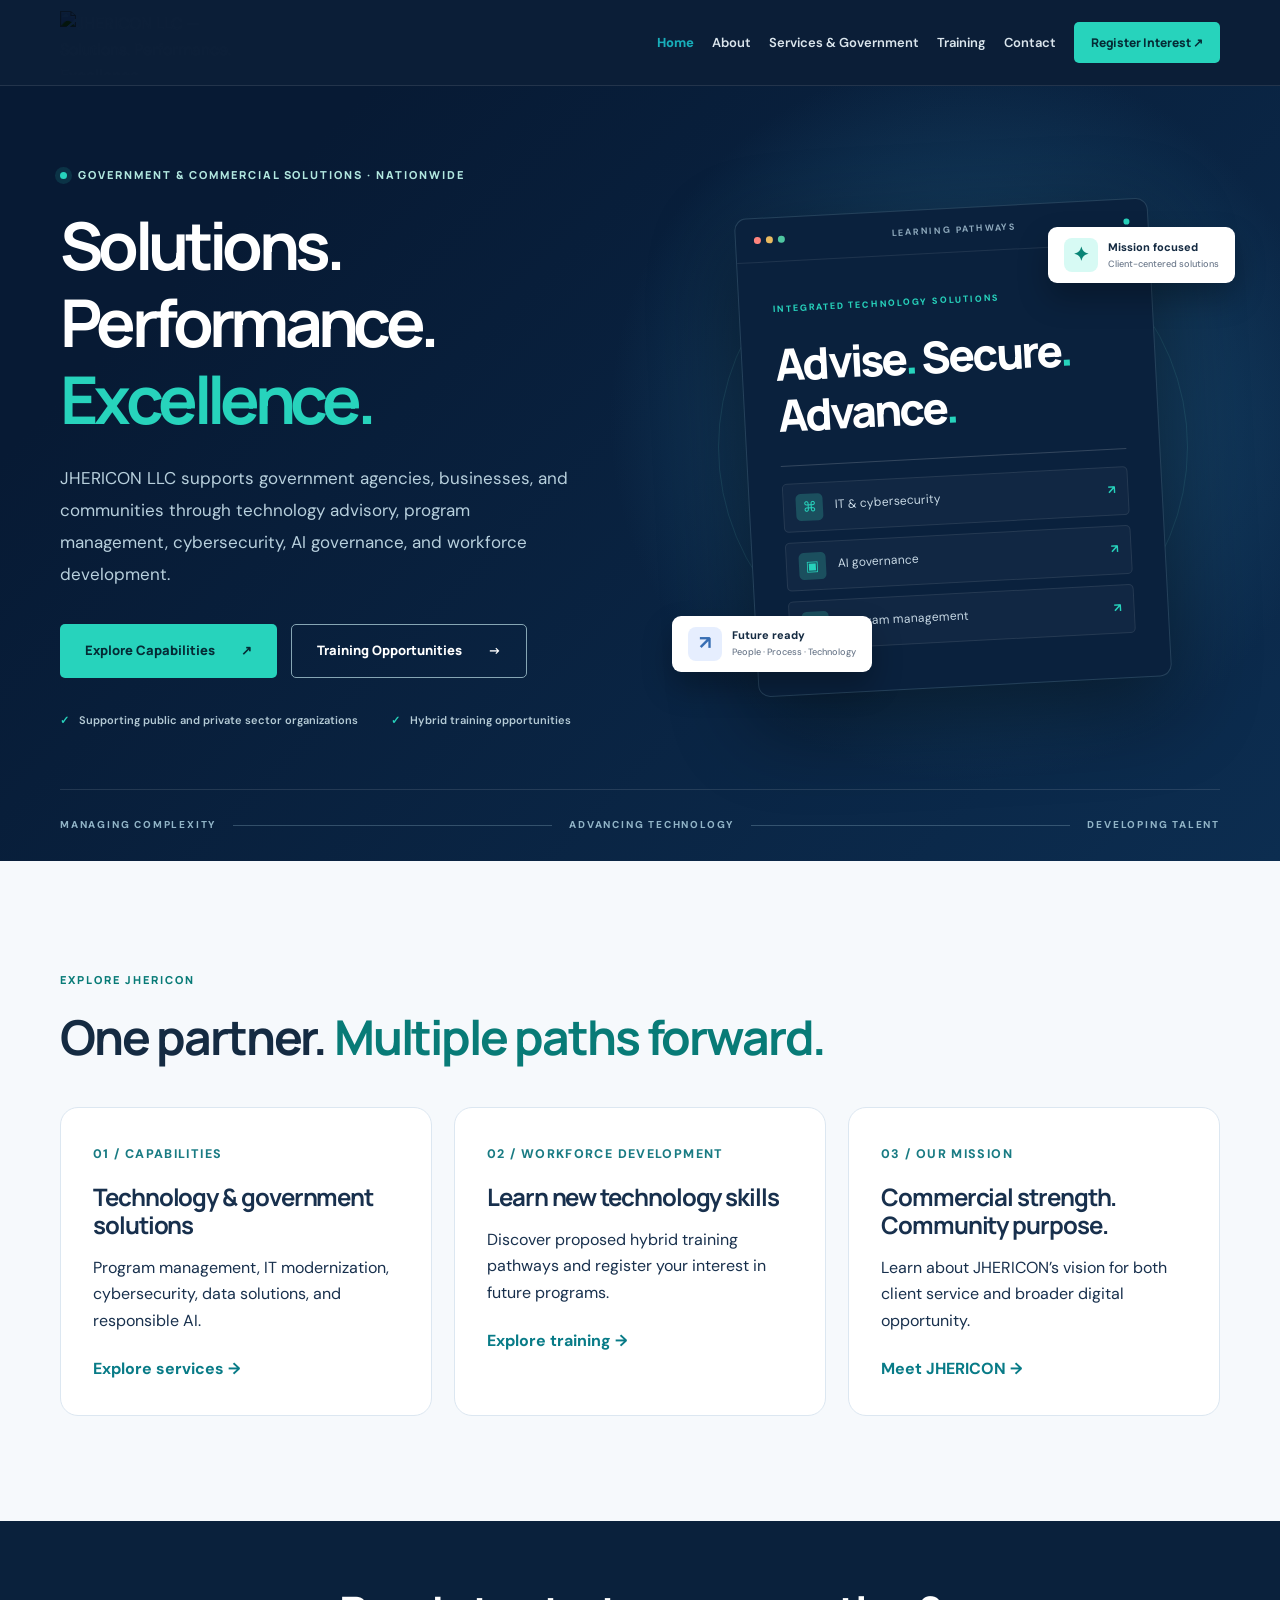
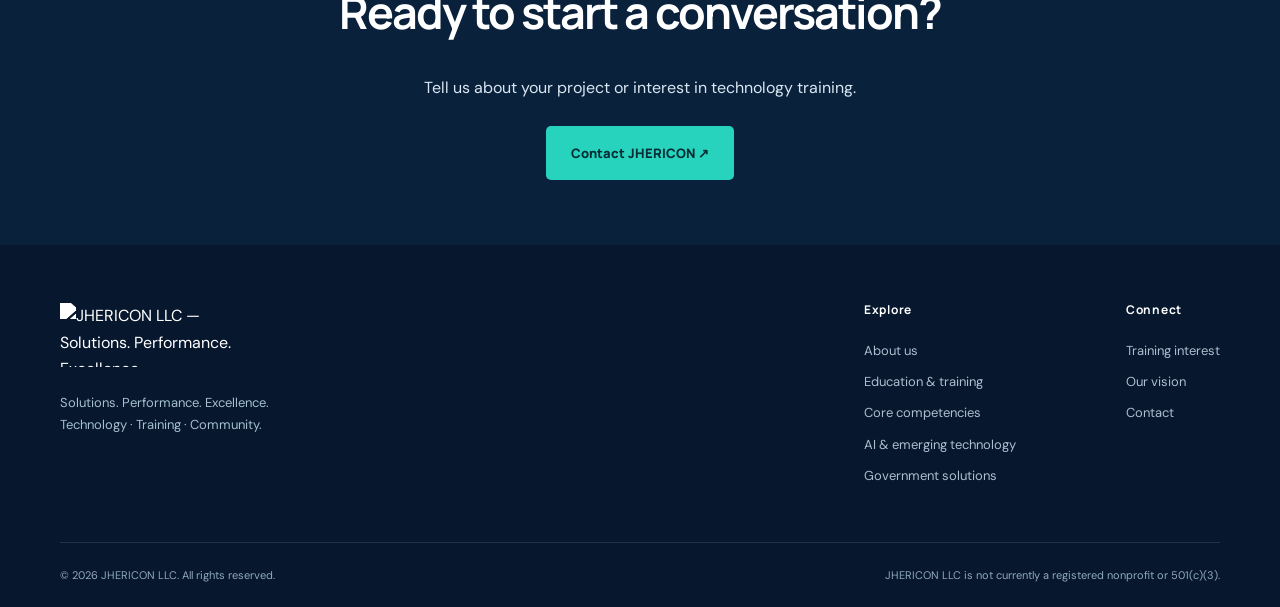
==== commit a288cb5c: "Add files via upload Version3" ====
--- a/index.html
+++ b/index.html
@@ -1,66 +1,41 @@
-<!doctype html>
+<!DOCTYPE html>
+
 <html lang="en">
 <head>
-  <meta charset="utf-8">
-  <meta name="viewport" content="width=device-width, initial-scale=1">
-  <meta name="description" content="JHERICON LLC provides program management, IT consulting, cybersecurity, AI governance, and workforce development solutions for government and commercial clients nationwide.">
-  <meta name="theme-color" content="#081b35">
-  <title>JHERICON LLC | Solutions. Performance. Excellence.</title>
-  <link rel="stylesheet" href="styles.css">
-  <script defer src="script.js"></script>
+<meta charset="utf-8"/>
+<meta content="width=device-width, initial-scale=1" name="viewport"/>
+<meta content="JHERICON LLC provides program management, IT consulting, cybersecurity, AI governance, and workforce development solutions for government and commercial clients nationwide." name="description"/>
+<meta content="#081b35" name="theme-color"/>
+<title>JHERICON LLC | Technology, Training &amp; Government Solutions</title>
+<link href="styles.css" rel="stylesheet"/>
+<script defer="" src="script.js"></script>
 </head>
 <body>
-  <a class="skip-link" href="#main">Skip to content</a>
-  <header class="site-header">
-    <div class="container nav-wrap">
-      <a class="brand" href="#home" aria-label="JHERICON LLC home"><img class="brand-logo" src="assets/jhericon-logo.png" alt="JHERICON LLC — Solutions. Performance. Excellence."></a>
-      <button class="menu-toggle" type="button" aria-label="Open navigation" aria-controls="primary-nav" aria-expanded="false"><span></span><span></span><span></span></button>
-      <nav class="nav" id="primary-nav" aria-label="Primary navigation">
-        <a href="#about">About</a><a href="#programs">Training</a><a href="#services">Capabilities</a><a href="#government">Government</a><a href="#impact">Our Impact</a><a href="#contact">Contact</a><a class="btn btn-small btn-primary nav-cta" href="#register">Register Interest <span aria-hidden="true">↗</span></a>
-      </nav>
-    </div>
-  </header>
-  <main id="main">
-    <section class="hero" id="home">
-      <div class="hero-grid container">
-        <div class="hero-copy">
-          <div class="eyebrow"><span class="pulse"></span> GOVERNMENT & COMMERCIAL SOLUTIONS · NATIONWIDE</div>
-          <h1>Solutions. Performance.<br><em>Excellence.</em></h1>
-          <p class="hero-lead">JHERICON LLC supports government agencies, businesses, and communities through technology advisory, program management, cybersecurity, AI governance, and workforce development.</p>
-          <div class="hero-actions"><a class="btn btn-primary" href="#services">Explore Capabilities <span aria-hidden="true">↗</span></a><a class="btn btn-outline" href="#programs">Training Opportunities <span aria-hidden="true">→</span></a></div>
-          <div class="hero-foot"><span class="check-icon">✓</span> Supporting public and private sector organizations <span class="separator"></span><span class="check-icon">✓</span> Hybrid training opportunities</div>
-        </div>
-        <div class="hero-art" aria-label="Decorative illustration of connected technology education pathways" role="img">
-          <div class="orbit orbit-one"></div><div class="orbit orbit-two"></div>
-          <div class="visual-panel panel-main"><div class="panel-top"><span class="dots"><i></i><i></i><i></i></span><span>LEARNING PATHWAYS</span><span class="mini-dot"></span></div><div class="code-area"><span class="code-caption">INTEGRATED TECHNOLOGY SOLUTIONS</span><div class="code-title">Advise<span>.</span> Secure<span>.</span><br>Advance<span>.</span></div><div class="code-rule"></div><div class="path-row"><span class="path-icon">⌘</span> IT & cybersecurity <b>↗</b></div><div class="path-row"><span class="path-icon">▣</span> AI governance <b>↗</b></div><div class="path-row"><span class="path-icon">◈</span> Program management <b>↗</b></div></div></div>
-          <div class="floating-chip chip-top"><span class="chip-glyph">✦</span><span>Mission focused<small>Client-centered solutions</small></span></div><div class="floating-chip chip-bottom"><span class="chip-glyph alternate">↗</span><span>Future ready<small>People · Process · Technology</small></span></div>
-        </div>
-      </div>
-      <div class="hero-bottom container"><span>MANAGING COMPLEXITY</span><span class="line"></span><span>ADVANCING TECHNOLOGY</span><span class="line"></span><span>DEVELOPING TALENT</span></div>
-    </section>
-    <section class="section light-section" id="about"><div class="container about-grid"><div><span class="section-kicker">01 / WHO WE ARE</span><h2>Mission-focused solutions. <span class="accent">Measurable value.</span></h2><div class="logo-showcase"><img src="assets/jhericon-logo.png" alt="JHERICON LLC company logo"></div></div><div class="about-body"><p>JHERICON LLC is an IT and management consulting company focused on practical, client-centered solutions for federal, state, and local government customers, commercial organizations, and community partners.</p><p>Our capabilities span program and project management, IT governance, cybersecurity, data and software solutions, emerging technology, and professional development. We apply a solutions–performance–excellence approach across technology and workforce challenges.</p><p>Our complementary education mission seeks to expand affordable digital skills and career opportunities through hybrid learning. JHERICON is presently an LLC, <strong>not a registered nonprofit or tax-exempt organization.</strong></p><div class="value-pills"><span>Solutions</span><span>Performance</span><span>Excellence</span><span>Workforce development</span></div></div></div></section>
-    <section class="section programs-section" id="programs"><div class="container"><div class="section-heading"><div><span class="section-kicker">02 / EDUCATION & WORKFORCE DEVELOPMENT</span><h2>Find your path <span class="accent">forward.</span></h2></div><p>We're developing hybrid training options for individuals, teams, and government workforces. Courses shown below are proposed, not yet scheduled.</p></div><div class="card-grid">
-      <article class="program-card"><div class="program-icon">⌘</div><span class="program-tag">PROPOSED AREA</span><h3>Digital Foundations</h3><p>Foundational computer, internet, and productivity skills for confident participation in today's digital world.</p><a href="#register" data-program="Digital Foundations">Join the interest list <span aria-hidden="true">↗</span></a></article>
-      <article class="program-card"><div class="program-icon">{ }</div><span class="program-tag">PROPOSED AREA</span><h3>IT Career Pathways</h3><p>Explore career-focused instruction and practical technology skills for emerging IT professionals.</p><a href="#register" data-program="IT Career Pathways">Join the interest list <span aria-hidden="true">↗</span></a></article>
-      <article class="program-card"><div class="program-icon">⬡</div><span class="program-tag">PROPOSED AREA</span><h3>AI & Professional Upskilling</h3><p>Potential AI literacy, responsible-use, leadership, and workforce training for organizations.</p><a href="#register" data-program="AI & Professional Upskilling">Join the interest list <span aria-hidden="true">↗</span></a></article>
-    </div><div class="program-note"><span class="info-icon">i</span> These are planning concepts, not currently scheduled courses or guaranteed certifications. Training details and availability will be announced when confirmed.</div></div></section>
-    <section class="section dark-section" id="services"><div class="container"><div class="section-heading capabilities-heading"><div><span class="section-kicker light-kicker">03 / CORE COMPETENCIES</span><h2>Integrated expertise.<br><span class="teal-text">One mission-focused partner.</span></h2></div><p>Capabilities outlined in JHERICON's draft capability statement. Contact us to discuss scope, availability, and fit for your organization.</p></div><div class="capabilities-grid">
-<article><span>01</span><h3>Program & Project Management</h3><p>PMBOK-aligned planning, delivery oversight, coordination, and performance support.</p></article>
-<article><span>02</span><h3>IT Governance & Systems Consulting</h3><p>IT advisory, systems consulting, governance frameworks, and modernization planning.</p></article>
-<article><span>03</span><h3>Cybersecurity & Compliance</h3><p>Security assessments, penetration testing, policy development, and compliance support.</p></article>
-<article><span>04</span><h3>Data & Software Solutions</h3><p>Data analytics, software development, and decision-support capabilities.</p></article>
-<article><span>05</span><h3>Training & Workforce Development</h3><p>Professional development, workforce enablement, and executive coaching.</p></article>
-<article><span>06</span><h3>Staff Augmentation</h3><p>Cleared and uncleared professional staffing support, subject to project requirements.</p></article>
-<article><span>07</span><h3>Procurement & Logistics</h3><p>Procurement, equipment, and logistics support across operational needs.</p></article>
-<article><span>08</span><h3>Digital Accessibility</h3><p>Section 508 and WCAG 2.1 accessibility compliance guidance and support.</p></article>
-<article><span>09</span><h3>AI Governance & Enablement</h3><p>AI strategy, acquisition advisory, governance, and workforce readiness.</p></article>
-</div><a class="btn btn-primary" href="#contact">Discuss a Project <span aria-hidden="true">↗</span></a></div></section>
-<section class="section ai-section" id="ai"><div class="container"><div class="section-heading"><div><span class="section-kicker">04 / AI & EMERGING TECHNOLOGY</span><h2>Responsible AI.<br><span class="accent">Practical implementation.</span></h2></div><p>From governance frameworks to workforce literacy, JHERICON's capability areas address the people, policies, and systems involved in AI adoption.</p></div><div class="ai-grid"><article><h3>AI Governance & Strategy</h3><p>CAIO advisory support, AI use-case inventories, risk classification, and governance planning.</p></article><article><h3>AI Acquisition & Vendor Risk</h3><p>Data rights, intellectual property considerations, vendor reviews, and acquisition support.</p></article><article><h3>Responsible AI & Compliance</h3><p>AI policy, vendor disclosures, responsible-use practices, and compliance readiness.</p></article><article><h3>AI-Enabled Cybersecurity</h3><p>Continuous monitoring, evolving cyber risk, and emerging AI security considerations.</p></article><article><h3>NIST AI RMF Assessments</h3><p>Gap assessments and alignment planning using the NIST AI Risk Management Framework.</p></article><article><h3>AI Literacy & Workforce Training</h3><p>Responsible-use training and AI skills development for public-sector and professional teams.</p></article></div><p class="small-disclaimer">Regulatory and policy references in the capability statement are draft and require current applicability review before inclusion in contractual representations.</p></div></section>
-<section class="section government-section" id="government"><div class="container government-grid"><div><span class="section-kicker">05 / PUBLIC SECTOR SOLUTIONS</span><h2>Supporting government <span class="accent">missions.</span></h2><p>JHERICON's draft capability statement identifies federal, state, and local government as target customers, with expertise across IT, management consulting, technology adoption, and workforce training.</p><p>Veteran-owned and service-disabled veteran-owned certification claims in the draft remain pending designation verification. No set-aside or sole-source eligibility is asserted on this website until confirmed.</p><a class="btn btn-dark" href="#contact">Request Capability Information <span aria-hidden="true">↗</span></a></div><div class="naics-card"><h3>NAICS categories in draft</h3><p>These codes are listed in the draft capability statement and must be checked against registered company records.</p><ul><li><strong>541512</strong> Computer Systems Design</li><li><strong>541519</strong> Other Computer-Related Services</li><li><strong>541611</strong> Management Consulting Services</li><li><strong>541618</strong> Other Management Consulting</li><li><strong>611430</strong> Professional Development Training</li></ul><p class="small-disclaimer">UEI, CAGE code, certification designation, and registered NAICS codes: verification pending.</p></div></div></section>
-    <section class="section impact-section" id="impact"><div class="container impact-grid"><div class="impact-graphic"><span class="circle-label label-one">ACCESS</span><span class="circle-label label-two">SKILLS</span><span class="circle-label label-three">OPPORTUNITY</span><div class="impact-center">THE FUTURE<br>IS FOR<br><strong>EVERYONE.</strong></div></div><div><span class="section-kicker">06 / OUR LONG-TERM VISION</span><h2>Commercial strength.<br><span class="accent">Community purpose.</span></h2><p>We believe a sustainable technology business can help create meaningful educational opportunities. Our long-term aspiration is to expand our community impact, explore affordable training for underserved learners, and pursue a nonprofit structure when appropriate.</p><p class="legal-note"><strong>Our current status:</strong> JHERICON LLC operates as a for-profit LLC. It is not currently a registered nonprofit or a tax-exempt 501(c)(3) organization. This website does not solicit charitable donations.</p><a class="text-link" href="#contact">Talk about a partnership <span aria-hidden="true">↗</span></a></div></div></section>
-    <section class="section register-section" id="register"><div class="container form-layout"><div class="form-intro"><span class="section-kicker">07 / GET STARTED</span><h2>Your next step <span class="accent">starts here.</span></h2><p>Interested in future JHERICON training? Tell us what you'd like to learn and we'll prepare your inquiry for email.</p><ul><li><span>✓</span> Nationwide interest welcome</li><li><span>✓</span> Online & in-person options being explored</li><li><span>✓</span> No fee or enrollment commitment</li></ul><div class="form-clarifier"><strong>Interest list only.</strong> Sending this form is not a course registration. No classes, schedules, or tuition are confirmed yet.</div></div><div class="form-card"><h3>Training interest form</h3><p class="form-subtitle">Complete the fields below to create an email inquiry.</p><form id="interest-form"><div class="field-row"><label>First name <span>*</span><input name="firstName" autocomplete="given-name" required maxlength="80" placeholder="First name"></label><label>Last name <span>*</span><input name="lastName" autocomplete="family-name" required maxlength="80" placeholder="Last name"></label></div><label>Email address <span>*</span><input name="email" type="email" autocomplete="email" required maxlength="254" placeholder="you@example.com"></label><div class="field-row"><label>Phone (optional)<input name="phone" type="tel" autocomplete="tel" maxlength="40" placeholder="(555) 555-5555"></label><label>Learning preference <span>*</span><select name="delivery" required><option value="">Choose one</option><option>Online</option><option>In person</option><option>Either / Hybrid</option></select></label></div><label>Area of interest <span>*</span><select name="program" id="program-select" required><option value="">Choose an area</option><option>Digital Foundations</option><option>IT Career Pathways</option><option>AI & Professional Upskilling</option><option>Other / Not sure yet</option></select></label><label>What would you like to learn? (optional)<textarea name="message" rows="3" maxlength="1000" placeholder="Tell us about your goals..."></textarea></label><label class="checkbox-label"><input type="checkbox" required name="consent"><span>I understand this is an inquiry, not enrollment in a confirmed class. <b>*</b></span></label><button class="btn btn-primary btn-full" type="submit">Prepare Training Inquiry <span aria-hidden="true">↗</span></button><p class="form-feedback" id="interest-feedback" role="status" aria-live="polite"></p></form></div></div></section>
-    <section class="section contact-section" id="contact"><div class="container contact-grid"><div><span class="section-kicker">08 / LET'S CONNECT</span><h2>Let's build something <span class="accent">meaningful.</span></h2><p>Questions about training, IT consulting, or partnerships? We'd love to hear what you're working toward.</p><div class="contact-details"><div><span class="contact-symbol">✉</span><div><strong>Business email</strong><span id="email-display">Coming soon</span></div></div><div><span class="contact-symbol">⌕</span><div><strong>Business phone</strong><span id="phone-display">Coming soon</span></div></div><div><span class="contact-symbol">◎</span><div><strong>Service area</strong><span>Nationwide · Hybrid opportunities</span></div></div></div></div><div class="contact-form-box"><h3>Send us an inquiry</h3><form id="contact-form"><label>Your name <span>*</span><input name="name" required maxlength="120" autocomplete="name" placeholder="Your name"></label><label>Your email <span>*</span><input name="email" type="email" required maxlength="254" autocomplete="email" placeholder="you@example.com"></label><label>Inquiry type <span>*</span><select name="type" required><option value="">Choose one</option><option>IT consulting</option><option>Training</option><option>Partnership</option><option>General question</option></select></label><label>Message <span>*</span><textarea name="message" required maxlength="2000" rows="4" placeholder="How can we help?"></textarea></label><button class="btn btn-dark btn-full" type="submit">Prepare Contact Email <span aria-hidden="true">↗</span></button><p class="form-feedback" id="contact-feedback" role="status" aria-live="polite"></p></form></div></div></section>
-  </main>
-  <footer class="site-footer"><div class="container footer-top"><div><a class="brand footer-brand" href="#home"><img class="brand-logo" src="assets/jhericon-logo.png" alt="JHERICON LLC — Solutions. Performance. Excellence."></a><p>Solutions. Performance. Excellence.<br>Technology · Training · Community.</p></div><div class="footer-links"><div><h4>Explore</h4><a href="#about">About us</a><a href="#programs">Education & training</a><a href="#services">Core competencies</a><a href="#ai">AI & emerging technology</a><a href="#government">Government solutions</a></div><div><h4>Connect</h4><a href="#register">Training interest</a><a href="#impact">Our vision</a><a href="#contact">Contact</a></div></div></div><div class="container footer-bottom"><span>© <span id="year"></span> JHERICON LLC. All rights reserved.</span><span>JHERICON LLC is not currently a registered nonprofit or 501(c)(3).</span></div></footer>
+<a class="skip-link" href="#main">Skip to content</a>
+<header class="site-header">
+<div class="container nav-wrap">
+<a aria-label="JHERICON LLC home" class="brand" href="index.html"><img alt="JHERICON LLC — Solutions. Performance. Excellence." class="brand-logo" src="assets/jhericon-logo.png"/></a>
+<button aria-controls="primary-nav" aria-expanded="false" aria-label="Open navigation" class="menu-toggle" type="button"><span></span><span></span><span></span></button>
+<nav aria-label="Primary navigation" class="nav" id="primary-nav"><a aria-current="page" href="index.html">Home</a><a href="about.html">About</a><a href="services.html">Services &amp; Government</a><a href="training.html">Training</a><a href="contact.html">Contact</a><a class="btn btn-small btn-primary nav-cta" href="training.html#register">Register Interest ↗</a></nav>
+</div>
+</header>
+<main id="main"><section class="hero" id="home">
+<div class="hero-grid container">
+<div class="hero-copy">
+<div class="eyebrow"><span class="pulse"></span> GOVERNMENT &amp; COMMERCIAL SOLUTIONS · NATIONWIDE</div>
+<h1>Solutions. Performance.<br/><em>Excellence.</em></h1>
+<p class="hero-lead">JHERICON LLC supports government agencies, businesses, and communities through technology advisory, program management, cybersecurity, AI governance, and workforce development.</p>
+<div class="hero-actions"><a class="btn btn-primary" href="services.html#services">Explore Capabilities <span aria-hidden="true">↗</span></a><a class="btn btn-outline" href="training.html#programs">Training Opportunities <span aria-hidden="true">→</span></a></div>
+<div class="hero-foot"><span class="check-icon">✓</span> Supporting public and private sector organizations <span class="separator"></span><span class="check-icon">✓</span> Hybrid training opportunities</div>
+</div>
+<div aria-label="Decorative illustration of connected technology education pathways" class="hero-art" role="img">
+<div class="orbit orbit-one"></div><div class="orbit orbit-two"></div>
+<div class="visual-panel panel-main"><div class="panel-top"><span class="dots"><i></i><i></i><i></i></span><span>LEARNING PATHWAYS</span><span class="mini-dot"></span></div><div class="code-area"><span class="code-caption">INTEGRATED TECHNOLOGY SOLUTIONS</span><div class="code-title">Advise<span>.</span> Secure<span>.</span><br/>Advance<span>.</span></div><div class="code-rule"></div><div class="path-row"><span class="path-icon">⌘</span> IT &amp; cybersecurity <b>↗</b></div><div class="path-row"><span class="path-icon">▣</span> AI governance <b>↗</b></div><div class="path-row"><span class="path-icon">◈</span> Program management <b>↗</b></div></div></div>
+<div class="floating-chip chip-top"><span class="chip-glyph">✦</span><span>Mission focused<small>Client-centered solutions</small></span></div><div class="floating-chip chip-bottom"><span class="chip-glyph alternate">↗</span><span>Future ready<small>People · Process · Technology</small></span></div>
+</div>
+</div>
+<div class="hero-bottom container"><span>MANAGING COMPLEXITY</span><span class="line"></span><span>ADVANCING TECHNOLOGY</span><span class="line"></span><span>DEVELOPING TALENT</span></div>
+</section><section class="section homepage-links"><div class="container"><div class="section-heading"><div><span class="section-kicker">EXPLORE JHERICON</span><h2>One partner. <span class="accent">Multiple paths forward.</span></h2></div></div><div class="homepage-cards"><a href="services.html"><span>01 / CAPABILITIES</span><h3>Technology &amp; government solutions</h3><p>Program management, IT modernization, cybersecurity, data solutions, and responsible AI.</p><strong>Explore services →</strong></a><a href="training.html"><span>02 / WORKFORCE DEVELOPMENT</span><h3>Learn new technology skills</h3><p>Discover proposed hybrid training pathways and register your interest in future programs.</p><strong>Explore training →</strong></a><a href="about.html"><span>03 / OUR MISSION</span><h3>Commercial strength. Community purpose.</h3><p>Learn about JHERICON’s vision for both client service and broader digital opportunity.</p><strong>Meet JHERICON →</strong></a></div></div></section><section class="home-cta"><div class="container"><h2>Ready to start a conversation?</h2><p>Tell us about your project or interest in technology training.</p><a class="btn btn-primary" href="contact.html">Contact JHERICON ↗</a></div></section></main>
+<footer class="site-footer"><div class="container footer-top"><div><a class="brand footer-brand" href="index.html"><img alt="JHERICON LLC — Solutions. Performance. Excellence." class="brand-logo" src="assets/jhericon-logo.png"/></a><p>Solutions. Performance. Excellence.<br/>Technology · Training · Community.</p></div><div class="footer-links"><div><h4>Explore</h4><a href="about.html#about">About us</a><a href="training.html#programs">Education &amp; training</a><a href="services.html#services">Core competencies</a><a href="services.html#ai">AI &amp; emerging technology</a><a href="services.html#government">Government solutions</a></div><div><h4>Connect</h4><a href="training.html#register">Training interest</a><a href="about.html#impact">Our vision</a><a href="contact.html#contact">Contact</a></div></div></div><div class="container footer-bottom"><span>© <span id="year"></span> JHERICON LLC. All rights reserved.</span><span>JHERICON LLC is not currently a registered nonprofit or 501(c)(3).</span></div></footer>
 </body>
 </html>
--- a/styles.css
+++ b/styles.css
@@ -10,3 +10,6 @@
 .government-section{background:#eaf0f6}.government-grid{display:grid;grid-template-columns:1fr 1fr;gap:65px;align-items:center}.government-grid h2{font-size:clamp(2rem,4vw,3.5rem)}.government-grid p{color:#3b5368;line-height:1.8}.naics-card{background:#fff;border:1px solid #d5dfe9;border-radius:18px;padding:30px;box-shadow:0 18px 36px rgba(7,33,64,.07)}.naics-card ul{list-style:none;padding:0}.naics-card li{border-bottom:1px solid #e8edf1;padding:12px 0;color:#2d4358}.naics-card li strong{color:#0a2a53;margin-right:12px}
 @media(max-width:900px){.capabilities-grid,.ai-grid{grid-template-columns:repeat(2,minmax(0,1fr))}.government-grid{grid-template-columns:1fr;gap:22px}}
 @media(max-width:600px){.capabilities-grid,.ai-grid{grid-template-columns:1fr}.brand-logo{width:144px;height:56px}.nav-wrap{gap:12px}}
+
+/* Five-page site enhancements */
+.page-banner{background:linear-gradient(135deg,#071a31 0%,#113358 100%);color:#fff;padding:88px 0 78px}.page-banner h1{color:#fff;font-size:clamp(2.7rem,6vw,4.7rem);line-height:1.1;letter-spacing:-.045em;margin:16px 0}.page-banner p{font-size:1.18rem;color:#d9e7f2;max-width:750px}.homepage-links{background:#f6f9fc}.homepage-cards{display:grid;grid-template-columns:repeat(3,minmax(0,1fr));gap:22px}.homepage-cards a{display:block;padding:32px;border:1px solid #dce7f1;border-radius:18px;background:#fff;text-decoration:none;color:#18304d;transition:transform .2s,box-shadow .2s}.homepage-cards a:hover{transform:translateY(-4px);box-shadow:0 12px 32px #061c3520}.homepage-cards span{font-size:.78rem;letter-spacing:.11em;color:#197b83;font-weight:800}.homepage-cards h3{font-size:1.5rem;margin:16px 0}.homepage-cards p{line-height:1.65}.homepage-cards strong{display:block;margin-top:22px;color:#087b87}.home-cta{background:#0a213c;color:white;padding:65px 0;text-align:center}.home-cta h2{color:#fff;font-size:clamp(1.8rem,4vw,2.8rem)}.home-cta p{color:#d9e7f2;margin:14px auto 25px}.nav a[aria-current="page"]{color:#18aeba!important;font-weight:800}.site-header .nav{gap:clamp(8px,1.4vw,22px)}@media(max-width:850px){.homepage-cards{grid-template-columns:1fr}.page-banner{padding:65px 0}}
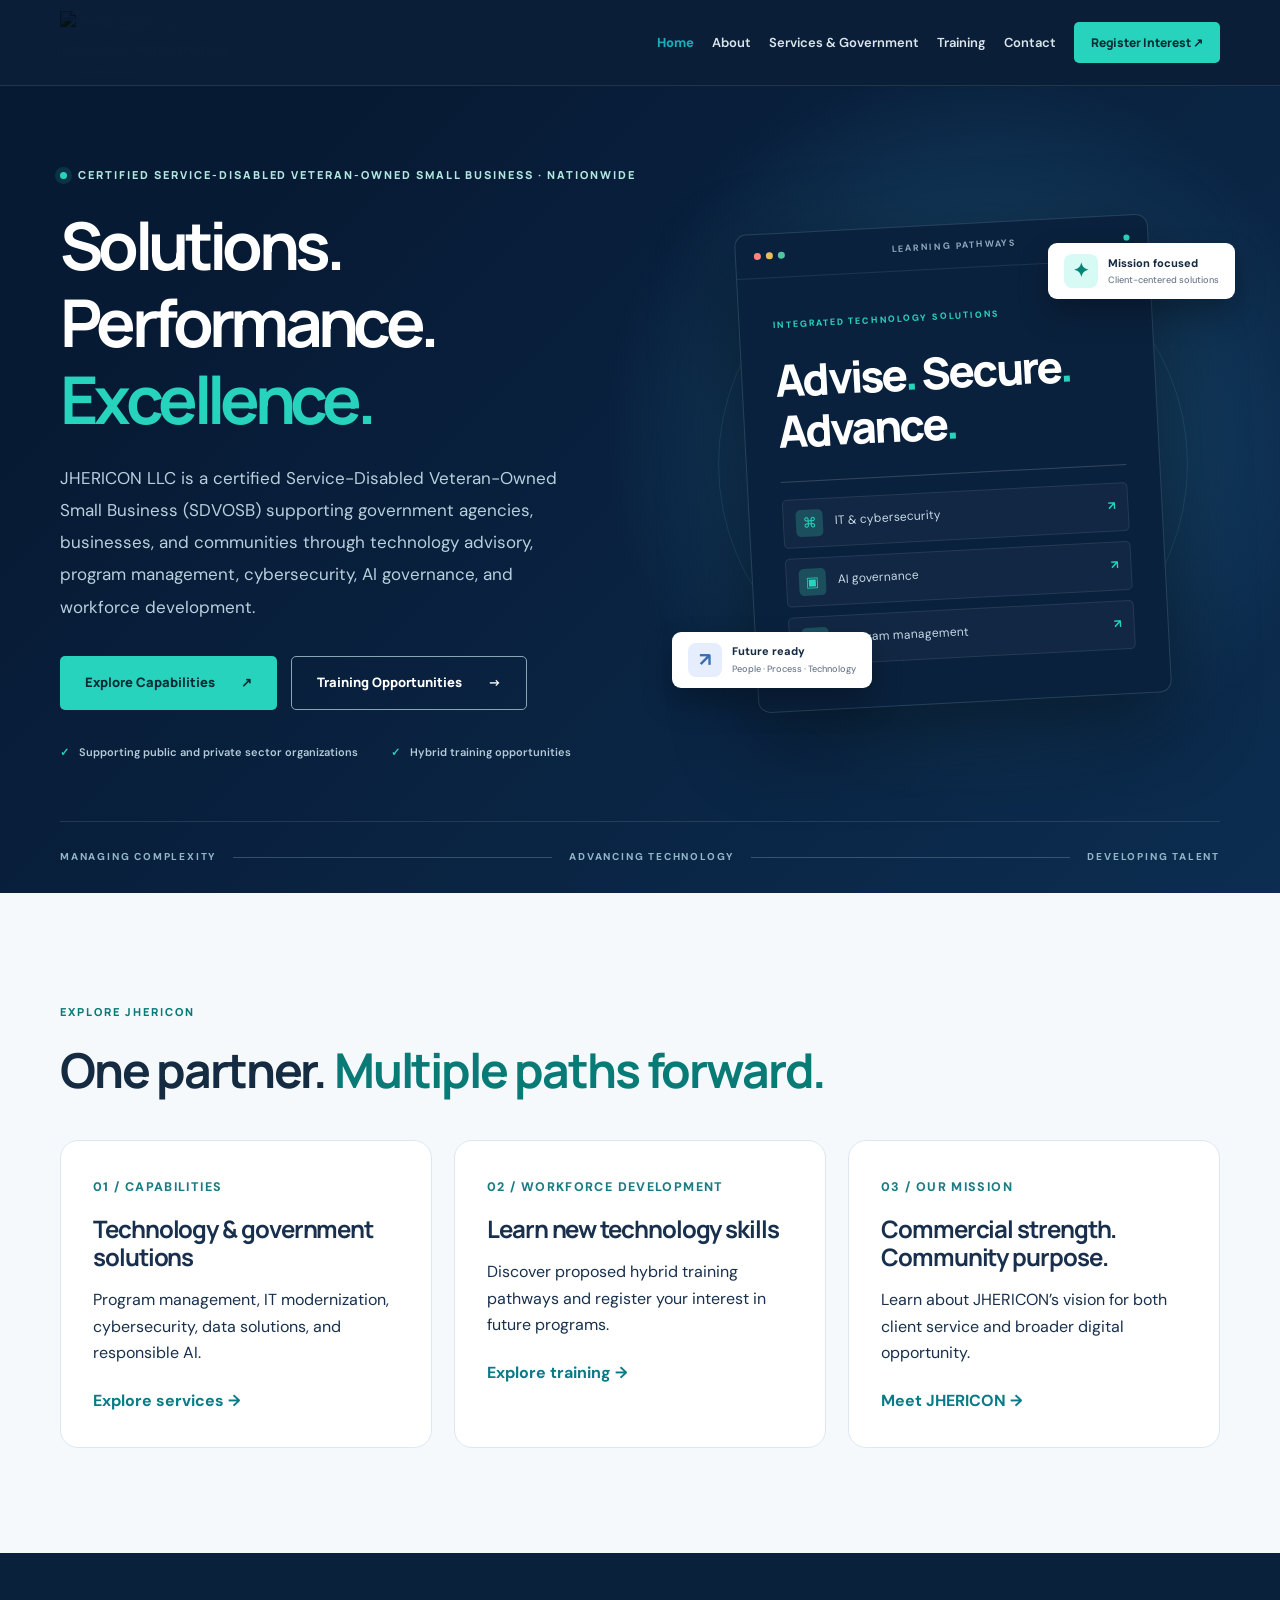
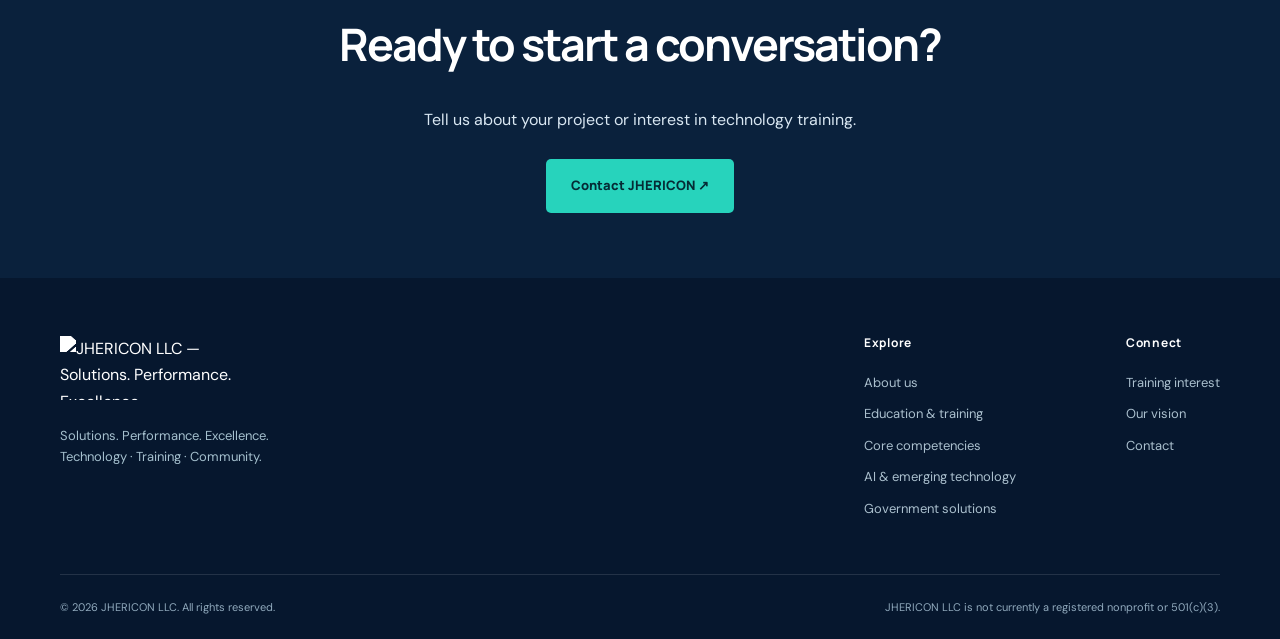
==== commit 02e9bd82: "Add files via upload" ====
--- a/index.html
+++ b/index.html
@@ -22,9 +22,9 @@
 <main id="main"><section class="hero" id="home">
 <div class="hero-grid container">
 <div class="hero-copy">
-<div class="eyebrow"><span class="pulse"></span> GOVERNMENT &amp; COMMERCIAL SOLUTIONS · NATIONWIDE</div>
+<div class="eyebrow"><span class="pulse"></span> CERTIFIED SERVICE-DISABLED VETERAN-OWNED SMALL BUSINESS · NATIONWIDE</div>
 <h1>Solutions. Performance.<br/><em>Excellence.</em></h1>
-<p class="hero-lead">JHERICON LLC supports government agencies, businesses, and communities through technology advisory, program management, cybersecurity, AI governance, and workforce development.</p>
+<p class="hero-lead">JHERICON LLC is a certified Service-Disabled Veteran-Owned Small Business (SDVOSB) supporting government agencies, businesses, and communities through technology advisory, program management, cybersecurity, AI governance, and workforce development.</p>
 <div class="hero-actions"><a class="btn btn-primary" href="services.html#services">Explore Capabilities <span aria-hidden="true">↗</span></a><a class="btn btn-outline" href="training.html#programs">Training Opportunities <span aria-hidden="true">→</span></a></div>
 <div class="hero-foot"><span class="check-icon">✓</span> Supporting public and private sector organizations <span class="separator"></span><span class="check-icon">✓</span> Hybrid training opportunities</div>
 </div>
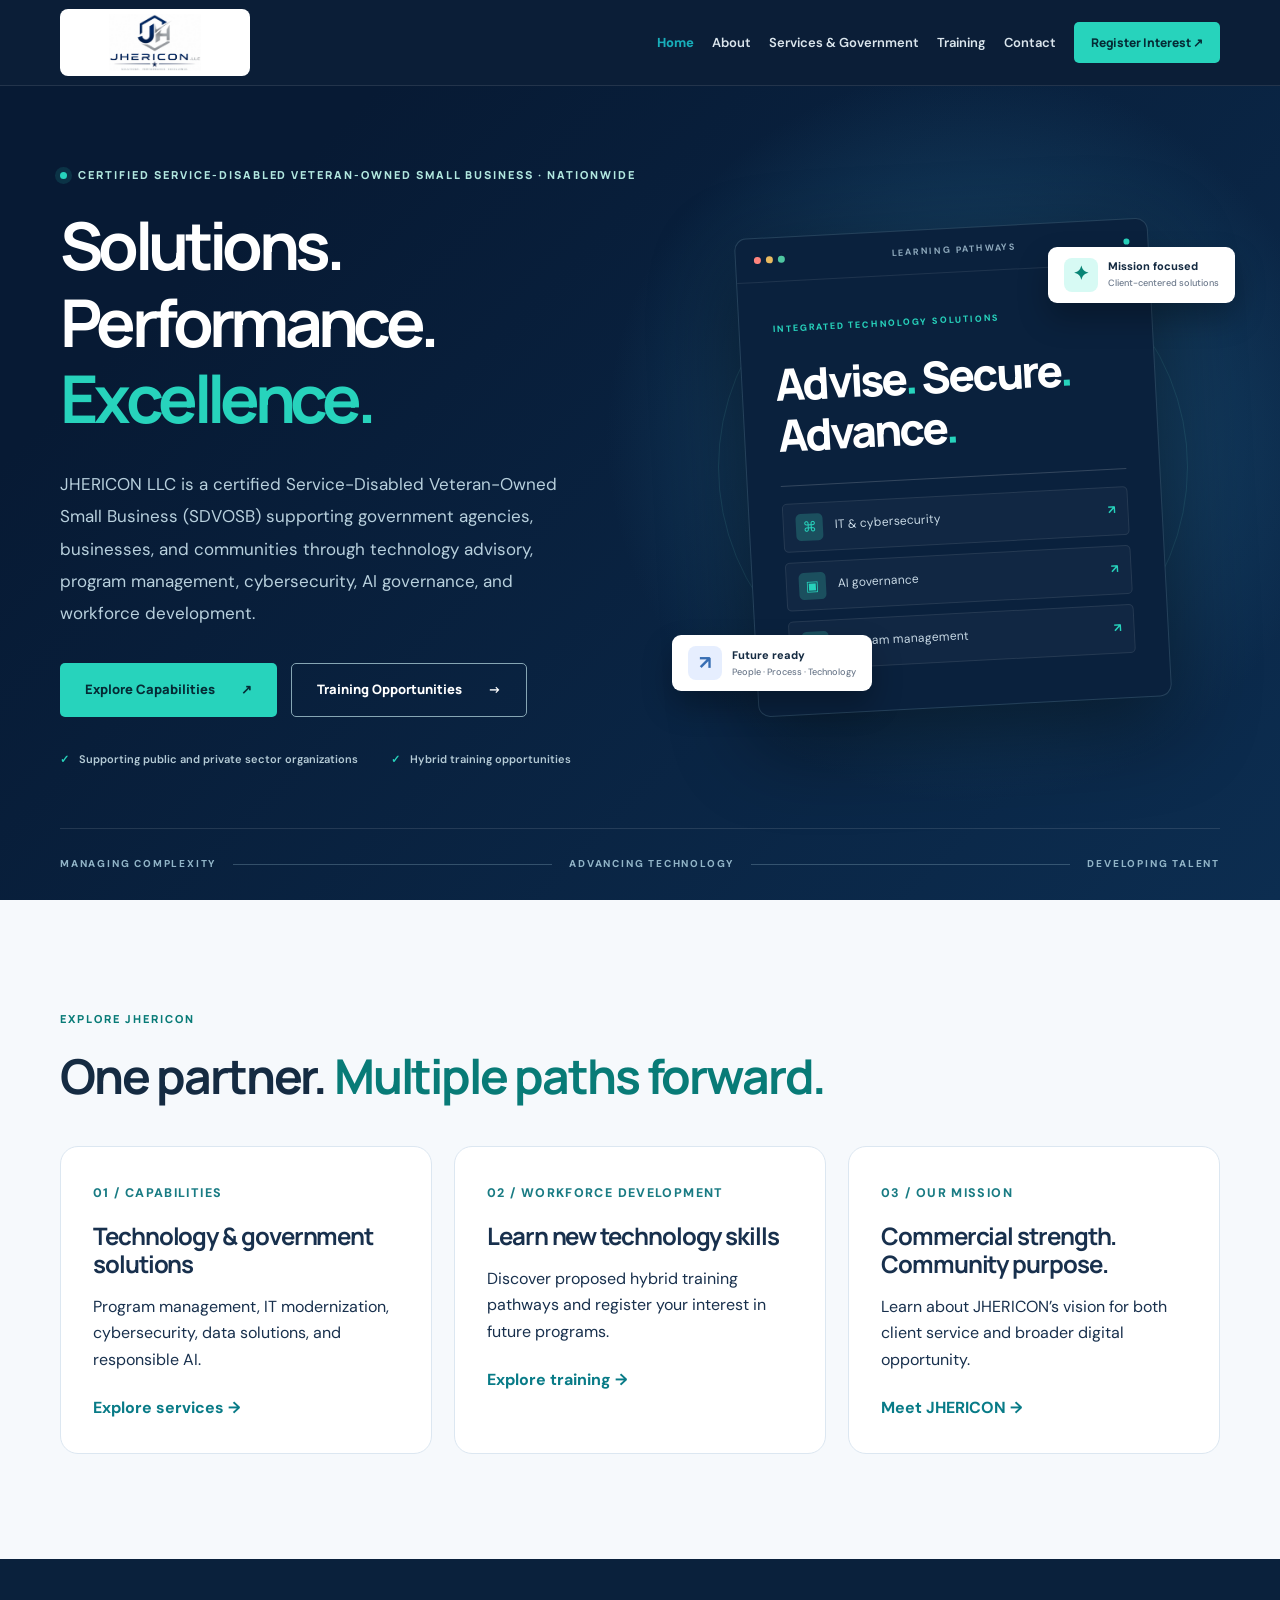
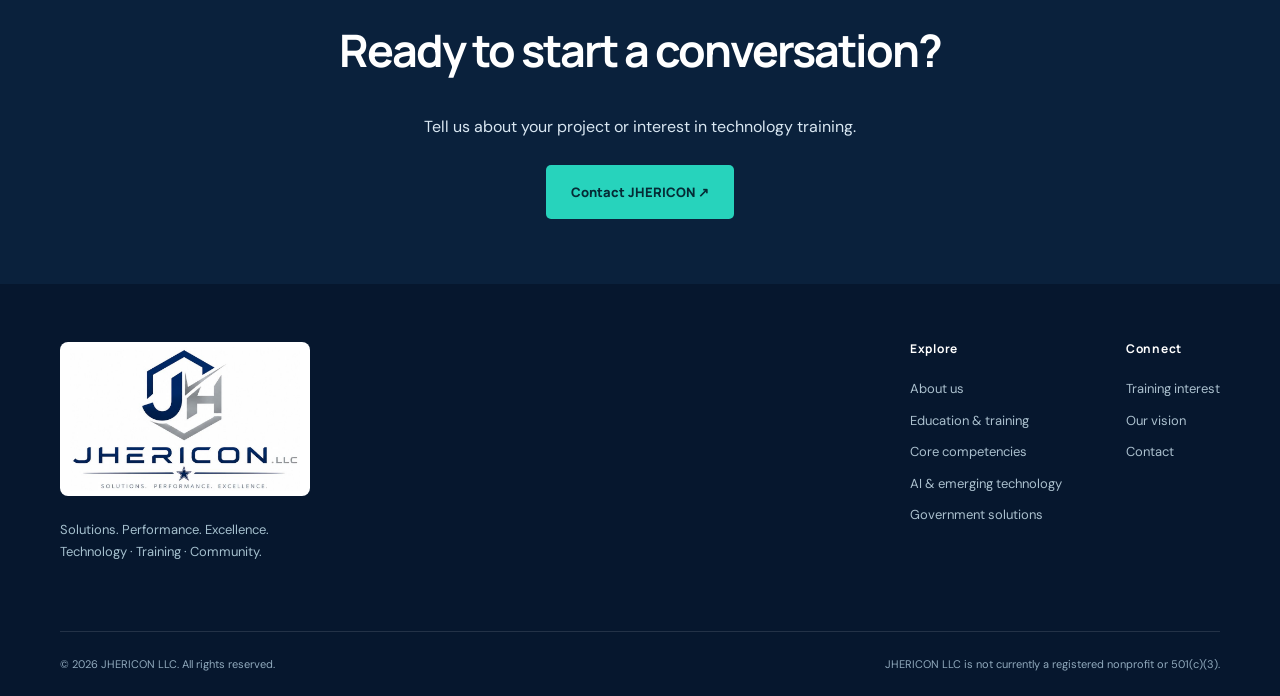
==== commit 3bd824ed: "Add files via upload" ====
--- a/index.html
+++ b/index.html
@@ -14,7 +14,7 @@
 <a class="skip-link" href="#main">Skip to content</a>
 <header class="site-header">
 <div class="container nav-wrap">
-<a aria-label="JHERICON LLC home" class="brand" href="index.html"><img alt="JHERICON LLC — Solutions. Performance. Excellence." class="brand-logo" src="assets/jhericon-logo.png"/></a>
+<a aria-label="JHERICON LLC home" class="brand" href="index.html"><img alt="JHERICON LLC — Solutions. Performance. Excellence." class="brand-logo" src="[data-uri]"/></a>
 <button aria-controls="primary-nav" aria-expanded="false" aria-label="Open navigation" class="menu-toggle" type="button"><span></span><span></span><span></span></button>
 <nav aria-label="Primary navigation" class="nav" id="primary-nav"><a aria-current="page" href="index.html">Home</a><a href="about.html">About</a><a href="services.html">Services &amp; Government</a><a href="training.html">Training</a><a href="contact.html">Contact</a><a class="btn btn-small btn-primary nav-cta" href="training.html#register">Register Interest ↗</a></nav>
 </div>
@@ -36,6 +36,6 @@
 </div>
 <div class="hero-bottom container"><span>MANAGING COMPLEXITY</span><span class="line"></span><span>ADVANCING TECHNOLOGY</span><span class="line"></span><span>DEVELOPING TALENT</span></div>
 </section><section class="section homepage-links"><div class="container"><div class="section-heading"><div><span class="section-kicker">EXPLORE JHERICON</span><h2>One partner. <span class="accent">Multiple paths forward.</span></h2></div></div><div class="homepage-cards"><a href="services.html"><span>01 / CAPABILITIES</span><h3>Technology &amp; government solutions</h3><p>Program management, IT modernization, cybersecurity, data solutions, and responsible AI.</p><strong>Explore services →</strong></a><a href="training.html"><span>02 / WORKFORCE DEVELOPMENT</span><h3>Learn new technology skills</h3><p>Discover proposed hybrid training pathways and register your interest in future programs.</p><strong>Explore training →</strong></a><a href="about.html"><span>03 / OUR MISSION</span><h3>Commercial strength. Community purpose.</h3><p>Learn about JHERICON’s vision for both client service and broader digital opportunity.</p><strong>Meet JHERICON →</strong></a></div></div></section><section class="home-cta"><div class="container"><h2>Ready to start a conversation?</h2><p>Tell us about your project or interest in technology training.</p><a class="btn btn-primary" href="contact.html">Contact JHERICON ↗</a></div></section></main>
-<footer class="site-footer"><div class="container footer-top"><div><a class="brand footer-brand" href="index.html"><img alt="JHERICON LLC — Solutions. Performance. Excellence." class="brand-logo" src="assets/jhericon-logo.png"/></a><p>Solutions. Performance. Excellence.<br/>Technology · Training · Community.</p></div><div class="footer-links"><div><h4>Explore</h4><a href="about.html#about">About us</a><a href="training.html#programs">Education &amp; training</a><a href="services.html#services">Core competencies</a><a href="services.html#ai">AI &amp; emerging technology</a><a href="services.html#government">Government solutions</a></div><div><h4>Connect</h4><a href="training.html#register">Training interest</a><a href="about.html#impact">Our vision</a><a href="contact.html#contact">Contact</a></div></div></div><div class="container footer-bottom"><span>© <span id="year"></span> JHERICON LLC. All rights reserved.</span><span>JHERICON LLC is not currently a registered nonprofit or 501(c)(3).</span></div></footer>
+<footer class="site-footer"><div class="container footer-top"><div><a class="brand footer-brand" href="index.html"><img alt="JHERICON LLC — Solutions. Performance. Excellence." class="brand-logo" src="[data-uri]"/></a><p>Solutions. Performance. Excellence.<br/>Technology · Training · Community.</p></div><div class="footer-links"><div><h4>Explore</h4><a href="about.html#about">About us</a><a href="training.html#programs">Education &amp; training</a><a href="services.html#services">Core competencies</a><a href="services.html#ai">AI &amp; emerging technology</a><a href="services.html#government">Government solutions</a></div><div><h4>Connect</h4><a href="training.html#register">Training interest</a><a href="about.html#impact">Our vision</a><a href="contact.html#contact">Contact</a></div></div></div><div class="container footer-bottom"><span>© <span id="year"></span> JHERICON LLC. All rights reserved.</span><span>JHERICON LLC is not currently a registered nonprofit or 501(c)(3).</span></div></footer>
 </body>
 </html>
--- a/styles.css
+++ b/styles.css
@@ -13,3 +13,17 @@
 
 /* Five-page site enhancements */
 .page-banner{background:linear-gradient(135deg,#071a31 0%,#113358 100%);color:#fff;padding:88px 0 78px}.page-banner h1{color:#fff;font-size:clamp(2.7rem,6vw,4.7rem);line-height:1.1;letter-spacing:-.045em;margin:16px 0}.page-banner p{font-size:1.18rem;color:#d9e7f2;max-width:750px}.homepage-links{background:#f6f9fc}.homepage-cards{display:grid;grid-template-columns:repeat(3,minmax(0,1fr));gap:22px}.homepage-cards a{display:block;padding:32px;border:1px solid #dce7f1;border-radius:18px;background:#fff;text-decoration:none;color:#18304d;transition:transform .2s,box-shadow .2s}.homepage-cards a:hover{transform:translateY(-4px);box-shadow:0 12px 32px #061c3520}.homepage-cards span{font-size:.78rem;letter-spacing:.11em;color:#197b83;font-weight:800}.homepage-cards h3{font-size:1.5rem;margin:16px 0}.homepage-cards p{line-height:1.65}.homepage-cards strong{display:block;margin-top:22px;color:#087b87}.home-cta{background:#0a213c;color:white;padding:65px 0;text-align:center}.home-cta h2{color:#fff;font-size:clamp(1.8rem,4vw,2.8rem)}.home-cta p{color:#d9e7f2;margin:14px auto 25px}.nav a[aria-current="page"]{color:#18aeba!important;font-weight:800}.site-header .nav{gap:clamp(8px,1.4vw,22px)}@media(max-width:850px){.homepage-cards{grid-template-columns:1fr}.page-banner{padding:65px 0}}
+
+/* v6: legible brand across dark backgrounds, responsive text without clipping */
+.brand-logo{width:190px;max-width:100%;height:66px;object-fit:contain;object-position:center;mix-blend-mode:normal!important;filter:none!important;display:block}
+.site-header .brand,.footer-brand{display:inline-flex;align-items:center;background:#fff;border-radius:8px;padding:5px 10px;min-width:0;max-width:100%;overflow:visible}
+.site-header .brand-logo{height:57px;width:170px}
+.footer-brand .brand-logo{width:230px;height:auto;max-height:145px;filter:none!important}
+.site-footer .footer-top{align-items:flex-start;flex-wrap:wrap}
+.site-footer .footer-top>div:first-child{min-width:0;max-width:100%;flex:0 1 360px}
+.site-footer .footer-top p{white-space:normal;overflow:visible;line-height:1.7;overflow-wrap:anywhere;margin-top:20px;max-width:360px}
+.site-footer .footer-links{flex-wrap:wrap;max-width:100%;gap:clamp(24px,5vw,85px)}
+.site-footer .footer-bottom{flex-wrap:wrap}
+.hero h1,.page-banner h1{overflow:visible;overflow-wrap:break-word;line-height:1.16;padding-bottom:.13em}
+@media(max-width:760px){.site-header .brand-logo{width:140px;height:52px}.footer-brand .brand-logo{width:210px;height:auto}.site-footer .footer-top{gap:30px}}
+@media(max-width:430px){.site-footer .footer-links{gap:24px}.hero h1{font-size:clamp(2.4rem,10vw,4rem)}}
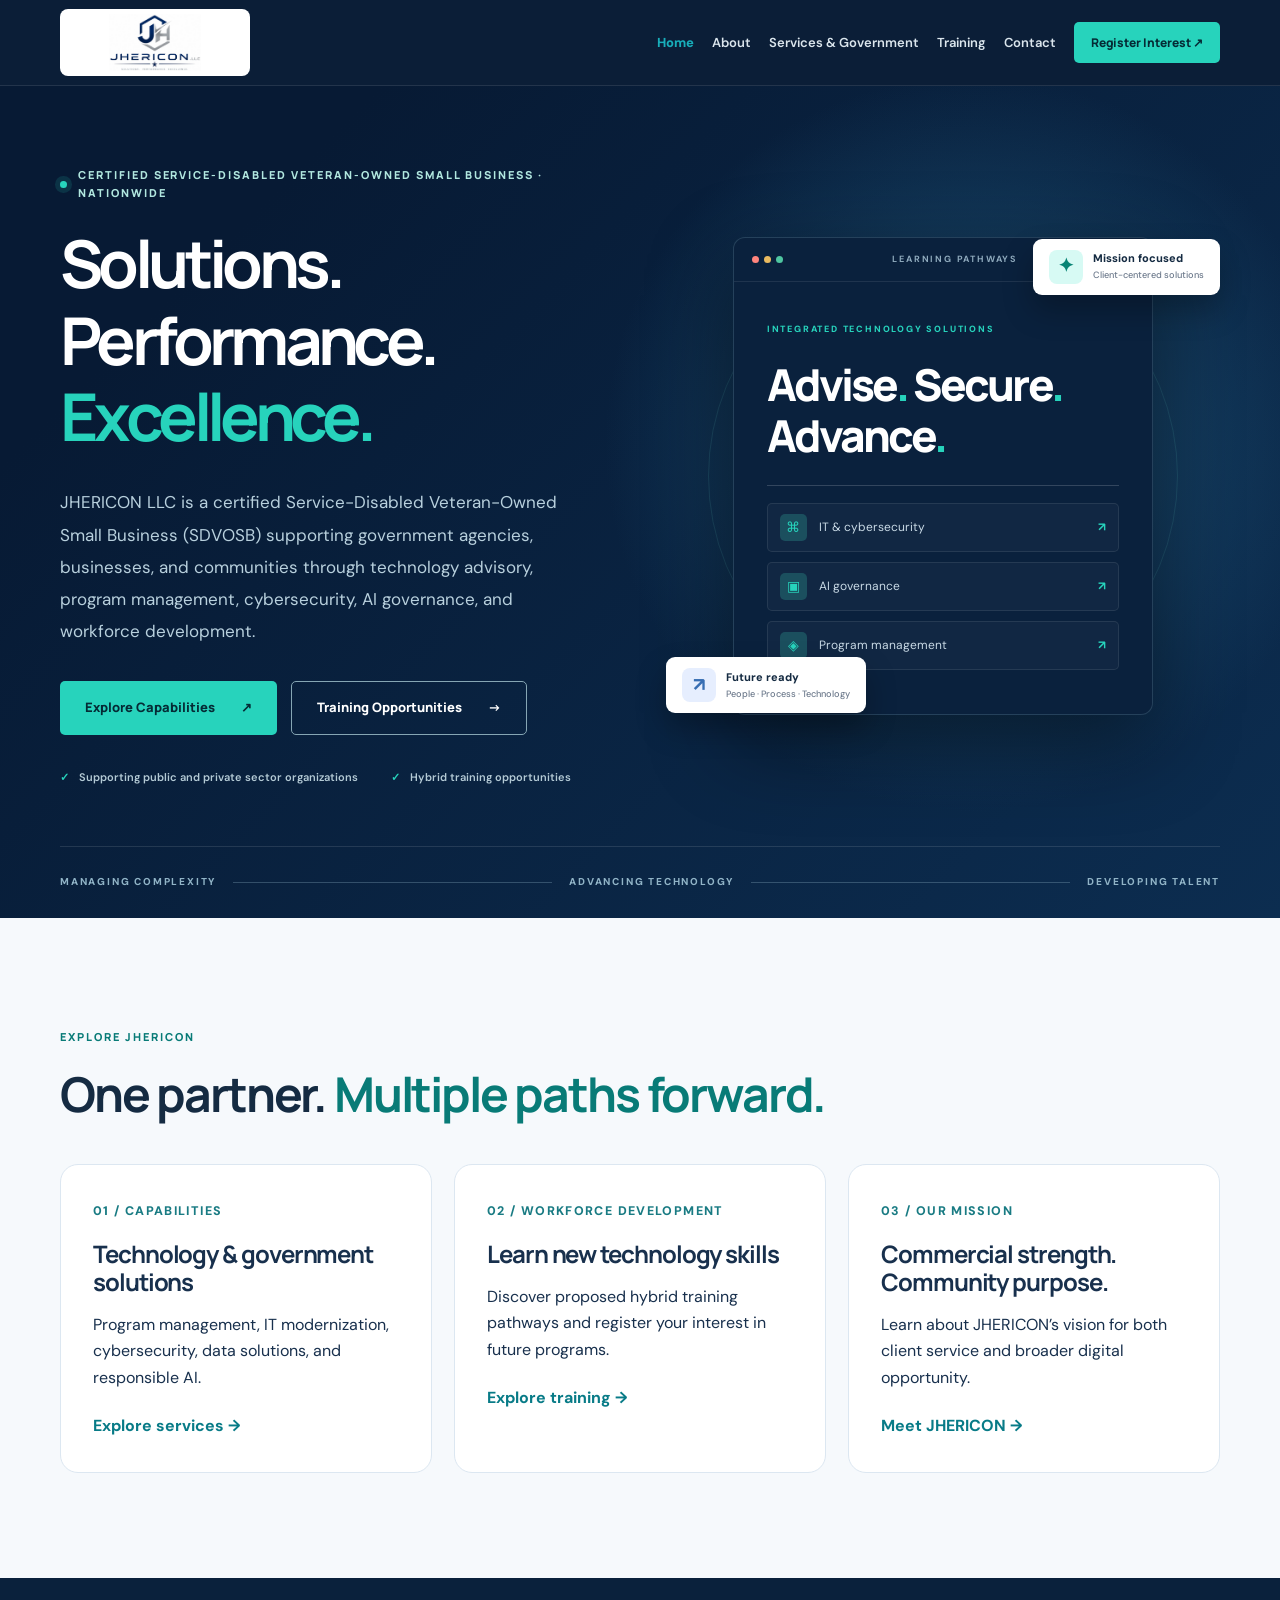
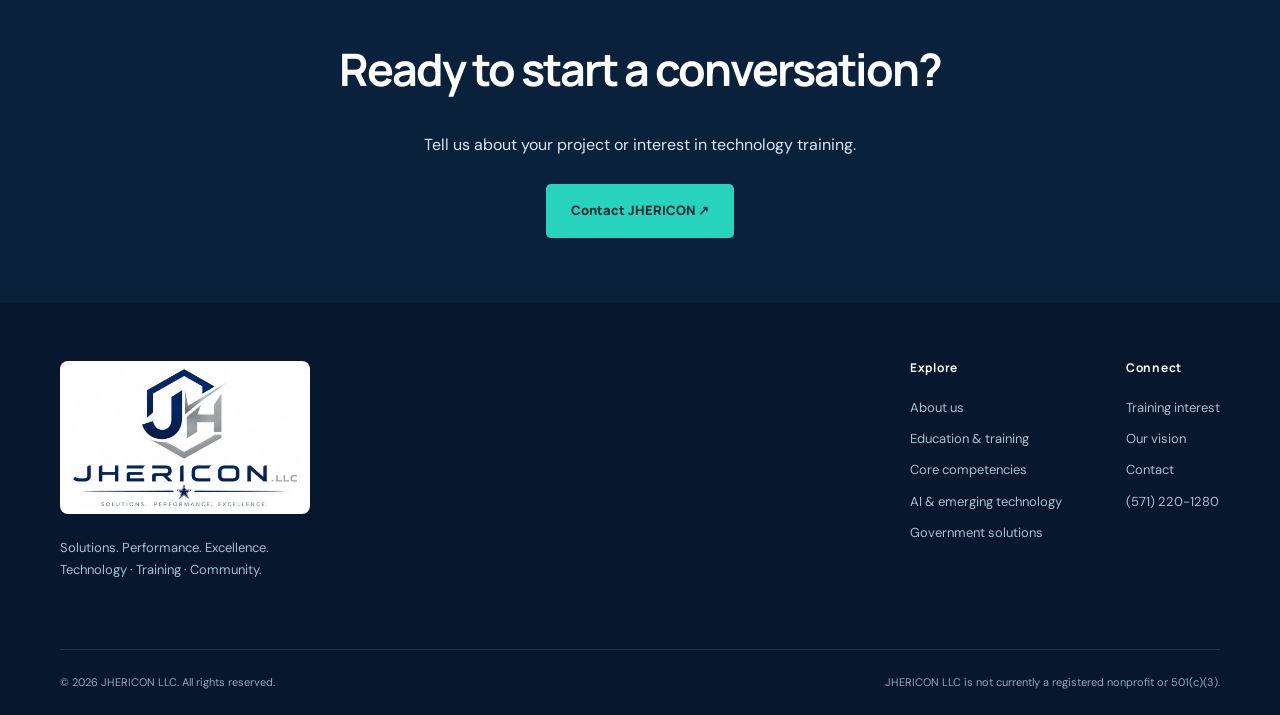
==== commit e36dbf09: "Add files via upload" ====
--- a/index.html
+++ b/index.html
@@ -36,6 +36,6 @@
 </div>
 <div class="hero-bottom container"><span>MANAGING COMPLEXITY</span><span class="line"></span><span>ADVANCING TECHNOLOGY</span><span class="line"></span><span>DEVELOPING TALENT</span></div>
 </section><section class="section homepage-links"><div class="container"><div class="section-heading"><div><span class="section-kicker">EXPLORE JHERICON</span><h2>One partner. <span class="accent">Multiple paths forward.</span></h2></div></div><div class="homepage-cards"><a href="services.html"><span>01 / CAPABILITIES</span><h3>Technology &amp; government solutions</h3><p>Program management, IT modernization, cybersecurity, data solutions, and responsible AI.</p><strong>Explore services →</strong></a><a href="training.html"><span>02 / WORKFORCE DEVELOPMENT</span><h3>Learn new technology skills</h3><p>Discover proposed hybrid training pathways and register your interest in future programs.</p><strong>Explore training →</strong></a><a href="about.html"><span>03 / OUR MISSION</span><h3>Commercial strength. Community purpose.</h3><p>Learn about JHERICON’s vision for both client service and broader digital opportunity.</p><strong>Meet JHERICON →</strong></a></div></div></section><section class="home-cta"><div class="container"><h2>Ready to start a conversation?</h2><p>Tell us about your project or interest in technology training.</p><a class="btn btn-primary" href="contact.html">Contact JHERICON ↗</a></div></section></main>
-<footer class="site-footer"><div class="container footer-top"><div><a class="brand footer-brand" href="index.html"><img alt="JHERICON LLC — Solutions. Performance. Excellence." class="brand-logo" src="[data-uri]"/></a><p>Solutions. Performance. Excellence.<br/>Technology · Training · Community.</p></div><div class="footer-links"><div><h4>Explore</h4><a href="about.html#about">About us</a><a href="training.html#programs">Education &amp; training</a><a href="services.html#services">Core competencies</a><a href="services.html#ai">AI &amp; emerging technology</a><a href="services.html#government">Government solutions</a></div><div><h4>Connect</h4><a href="training.html#register">Training interest</a><a href="about.html#impact">Our vision</a><a href="contact.html#contact">Contact</a></div></div></div><div class="container footer-bottom"><span>© <span id="year"></span> JHERICON LLC. All rights reserved.</span><span>JHERICON LLC is not currently a registered nonprofit or 501(c)(3).</span></div></footer>
+<footer class="site-footer"><div class="container footer-top"><div><a class="brand footer-brand" href="index.html"><img alt="JHERICON LLC — Solutions. Performance. Excellence." class="brand-logo" src="[data-uri]"/></a><p>Solutions. Performance. Excellence.<br/>Technology · Training · Community.</p></div><div class="footer-links"><div><h4>Explore</h4><a href="about.html#about">About us</a><a href="training.html#programs">Education &amp; training</a><a href="services.html#services">Core competencies</a><a href="services.html#ai">AI &amp; emerging technology</a><a href="services.html#government">Government solutions</a></div><div><h4>Connect</h4><a href="training.html#register">Training interest</a><a href="about.html#impact">Our vision</a><a href="contact.html#contact">Contact</a><a href="tel:+15712201280">(571) 220-1280</a></div></div></div><div class="container footer-bottom"><span>© <span id="year"></span> JHERICON LLC. All rights reserved.</span><span>JHERICON LLC is not currently a registered nonprofit or 501(c)(3).</span></div></footer>
 </body>
 </html>
--- a/styles.css
+++ b/styles.css
@@ -27,3 +27,17 @@
 .hero h1,.page-banner h1{overflow:visible;overflow-wrap:break-word;line-height:1.16;padding-bottom:.13em}
 @media(max-width:760px){.site-header .brand-logo{width:140px;height:52px}.footer-brand .brand-logo{width:210px;height:auto}.site-footer .footer-top{gap:30px}}
 @media(max-width:430px){.site-footer .footer-links{gap:24px}.hero h1{font-size:clamp(2.4rem,10vw,4rem)}}
+
+/* v7: Keep the homepage hero straight and within the viewport. */
+.hero-grid{grid-template-columns:minmax(0,1fr) minmax(0,1fr);gap:clamp(24px,4vw,54px)}
+.hero-copy,.hero-art{min-width:0}
+.hero-copy h1{overflow-wrap:normal;max-width:100%}
+.hero-art{width:100%;max-width:100%;min-height:430px;overflow:visible}
+.visual-panel{transform:none;width:min(100%,420px);margin-inline:auto}
+.chip-top{right:0;top:2px}
+.chip-bottom{left:0;bottom:2px}
+.orbit{max-width:100%;pointer-events:none}
+.hero{overflow-x:clip}
+@media(max-width:1050px){.hero-grid{grid-template-columns:1fr;max-width:720px;gap:40px;padding-block:60px 45px}.hero-art{min-height:470px}.hero-lead{max-width:680px}}
+@media(max-width:600px){.hero-grid{padding-top:44px}.hero-art{min-height:380px}.visual-panel{width:calc(100% - 22px)}.chip-top{right:0}.chip-bottom{left:0}.floating-chip{max-width:60%}.hero-foot{line-height:1.6}}
+@media(max-width:420px){.hero-art{min-height:350px}.visual-panel{width:100%}.code-area{padding:19px}.floating-chip{position:relative;max-width:100%;margin:10px 0;top:auto;right:auto;bottom:auto;left:auto}.hero-art{display:flex;flex-direction:column;justify-content:center}.orbit{display:none}}
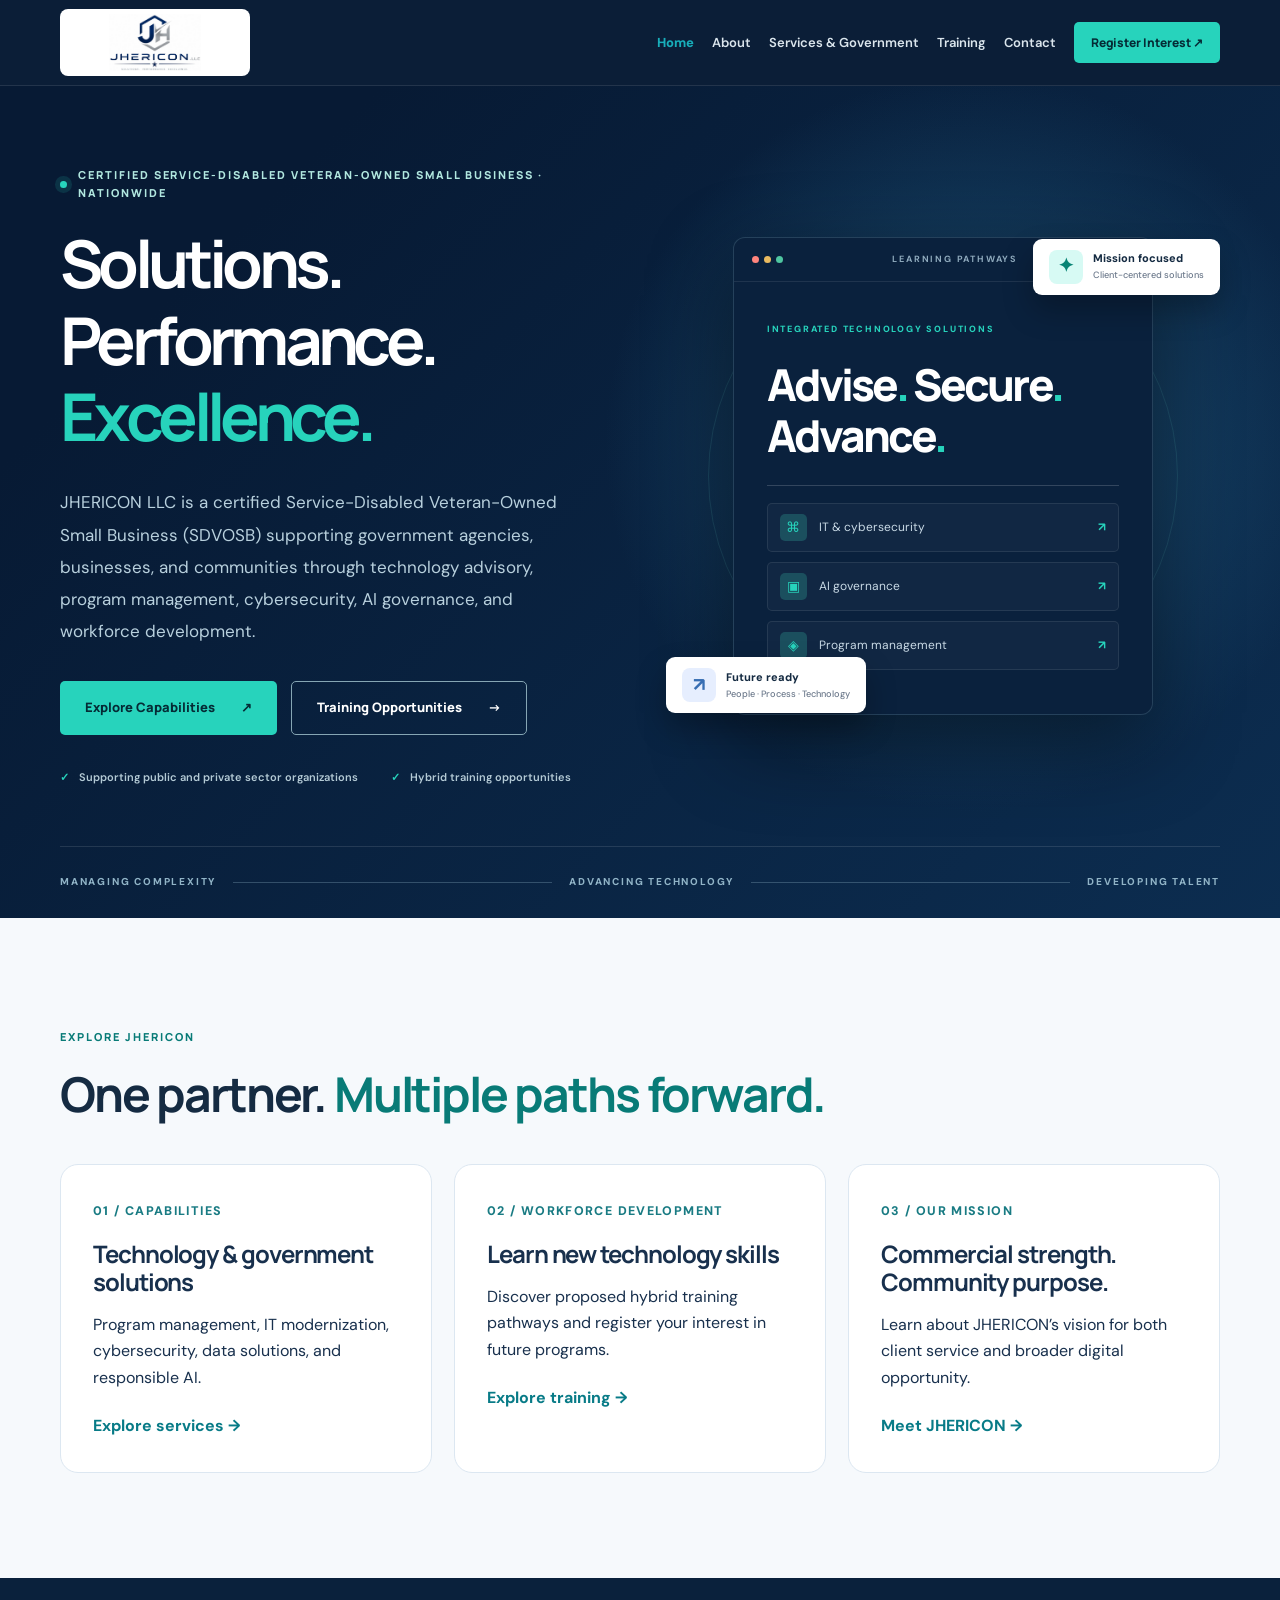
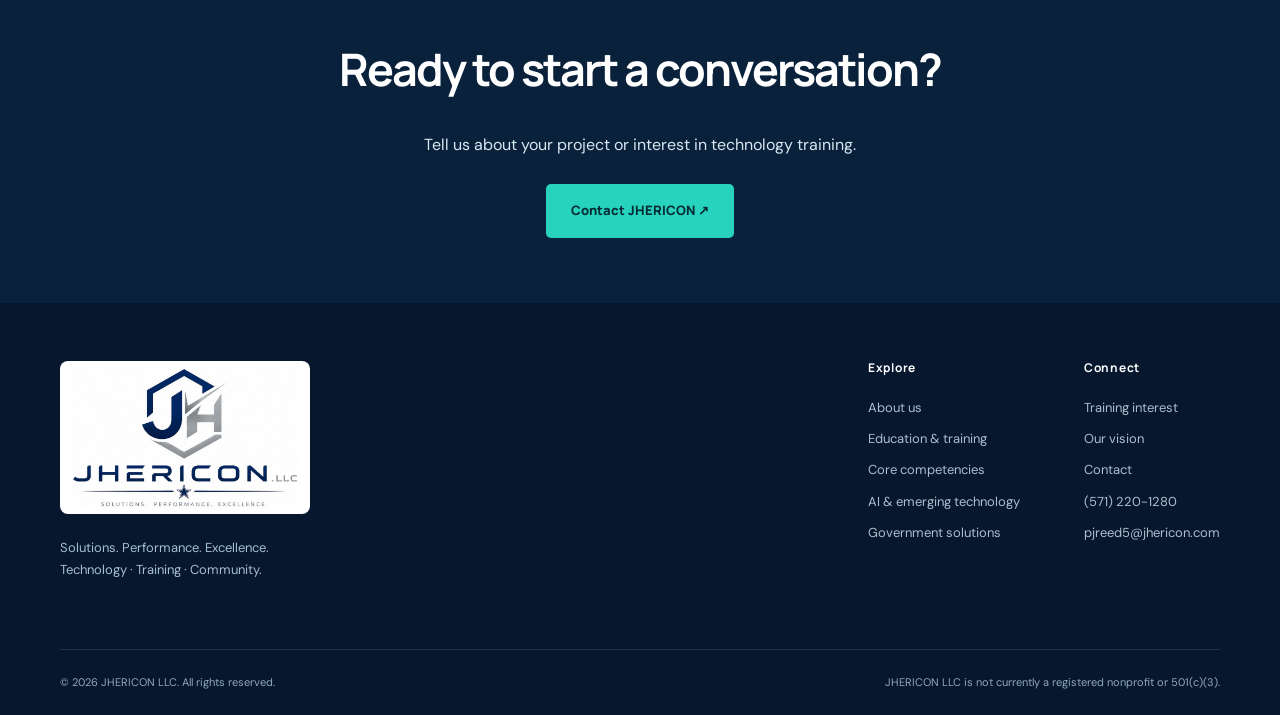
==== commit fd05149b: "Add files via upload" ====
--- a/index.html
+++ b/index.html
@@ -36,6 +36,6 @@
 </div>
 <div class="hero-bottom container"><span>MANAGING COMPLEXITY</span><span class="line"></span><span>ADVANCING TECHNOLOGY</span><span class="line"></span><span>DEVELOPING TALENT</span></div>
 </section><section class="section homepage-links"><div class="container"><div class="section-heading"><div><span class="section-kicker">EXPLORE JHERICON</span><h2>One partner. <span class="accent">Multiple paths forward.</span></h2></div></div><div class="homepage-cards"><a href="services.html"><span>01 / CAPABILITIES</span><h3>Technology &amp; government solutions</h3><p>Program management, IT modernization, cybersecurity, data solutions, and responsible AI.</p><strong>Explore services →</strong></a><a href="training.html"><span>02 / WORKFORCE DEVELOPMENT</span><h3>Learn new technology skills</h3><p>Discover proposed hybrid training pathways and register your interest in future programs.</p><strong>Explore training →</strong></a><a href="about.html"><span>03 / OUR MISSION</span><h3>Commercial strength. Community purpose.</h3><p>Learn about JHERICON’s vision for both client service and broader digital opportunity.</p><strong>Meet JHERICON →</strong></a></div></div></section><section class="home-cta"><div class="container"><h2>Ready to start a conversation?</h2><p>Tell us about your project or interest in technology training.</p><a class="btn btn-primary" href="contact.html">Contact JHERICON ↗</a></div></section></main>
-<footer class="site-footer"><div class="container footer-top"><div><a class="brand footer-brand" href="index.html"><img alt="JHERICON LLC — Solutions. Performance. Excellence." class="brand-logo" src="[data-uri]"/></a><p>Solutions. Performance. Excellence.<br/>Technology · Training · Community.</p></div><div class="footer-links"><div><h4>Explore</h4><a href="about.html#about">About us</a><a href="training.html#programs">Education &amp; training</a><a href="services.html#services">Core competencies</a><a href="services.html#ai">AI &amp; emerging technology</a><a href="services.html#government">Government solutions</a></div><div><h4>Connect</h4><a href="training.html#register">Training interest</a><a href="about.html#impact">Our vision</a><a href="contact.html#contact">Contact</a><a href="tel:+15712201280">(571) 220-1280</a></div></div></div><div class="container footer-bottom"><span>© <span id="year"></span> JHERICON LLC. All rights reserved.</span><span>JHERICON LLC is not currently a registered nonprofit or 501(c)(3).</span></div></footer>
+<footer class="site-footer"><div class="container footer-top"><div><a class="brand footer-brand" href="index.html"><img alt="JHERICON LLC — Solutions. Performance. Excellence." class="brand-logo" src="[data-uri]"/></a><p>Solutions. Performance. Excellence.<br/>Technology · Training · Community.</p></div><div class="footer-links"><div><h4>Explore</h4><a href="about.html#about">About us</a><a href="training.html#programs">Education &amp; training</a><a href="services.html#services">Core competencies</a><a href="services.html#ai">AI &amp; emerging technology</a><a href="services.html#government">Government solutions</a></div><div><h4>Connect</h4><a href="training.html#register">Training interest</a><a href="about.html#impact">Our vision</a><a href="contact.html#contact">Contact</a><a href="tel:+15712201280">(571) 220-1280</a><a href="mailto:pjreed5@jhericon.com">pjreed5@jhericon.com</a></div></div></div><div class="container footer-bottom"><span>© <span id="year"></span> JHERICON LLC. All rights reserved.</span><span>JHERICON LLC is not currently a registered nonprofit or 501(c)(3).</span></div></footer>
 </body>
 </html>
--- a/styles.css
+++ b/styles.css
@@ -41,3 +41,7 @@
 @media(max-width:1050px){.hero-grid{grid-template-columns:1fr;max-width:720px;gap:40px;padding-block:60px 45px}.hero-art{min-height:470px}.hero-lead{max-width:680px}}
 @media(max-width:600px){.hero-grid{padding-top:44px}.hero-art{min-height:380px}.visual-panel{width:calc(100% - 22px)}.chip-top{right:0}.chip-bottom{left:0}.floating-chip{max-width:60%}.hero-foot{line-height:1.6}}
 @media(max-width:420px){.hero-art{min-height:350px}.visual-panel{width:100%}.code-area{padding:19px}.floating-chip{position:relative;max-width:100%;margin:10px 0;top:auto;right:auto;bottom:auto;left:auto}.hero-art{display:flex;flex-direction:column;justify-content:center}.orbit{display:none}}
+
+/* Hidden honeypot field for automated submissions */
+.honey-field { position:absolute!important; left:-10000px!important; width:1px!important; height:1px!important; opacity:0!important; pointer-events:none!important;}
+.form-feedback.success {color:#066047;}
